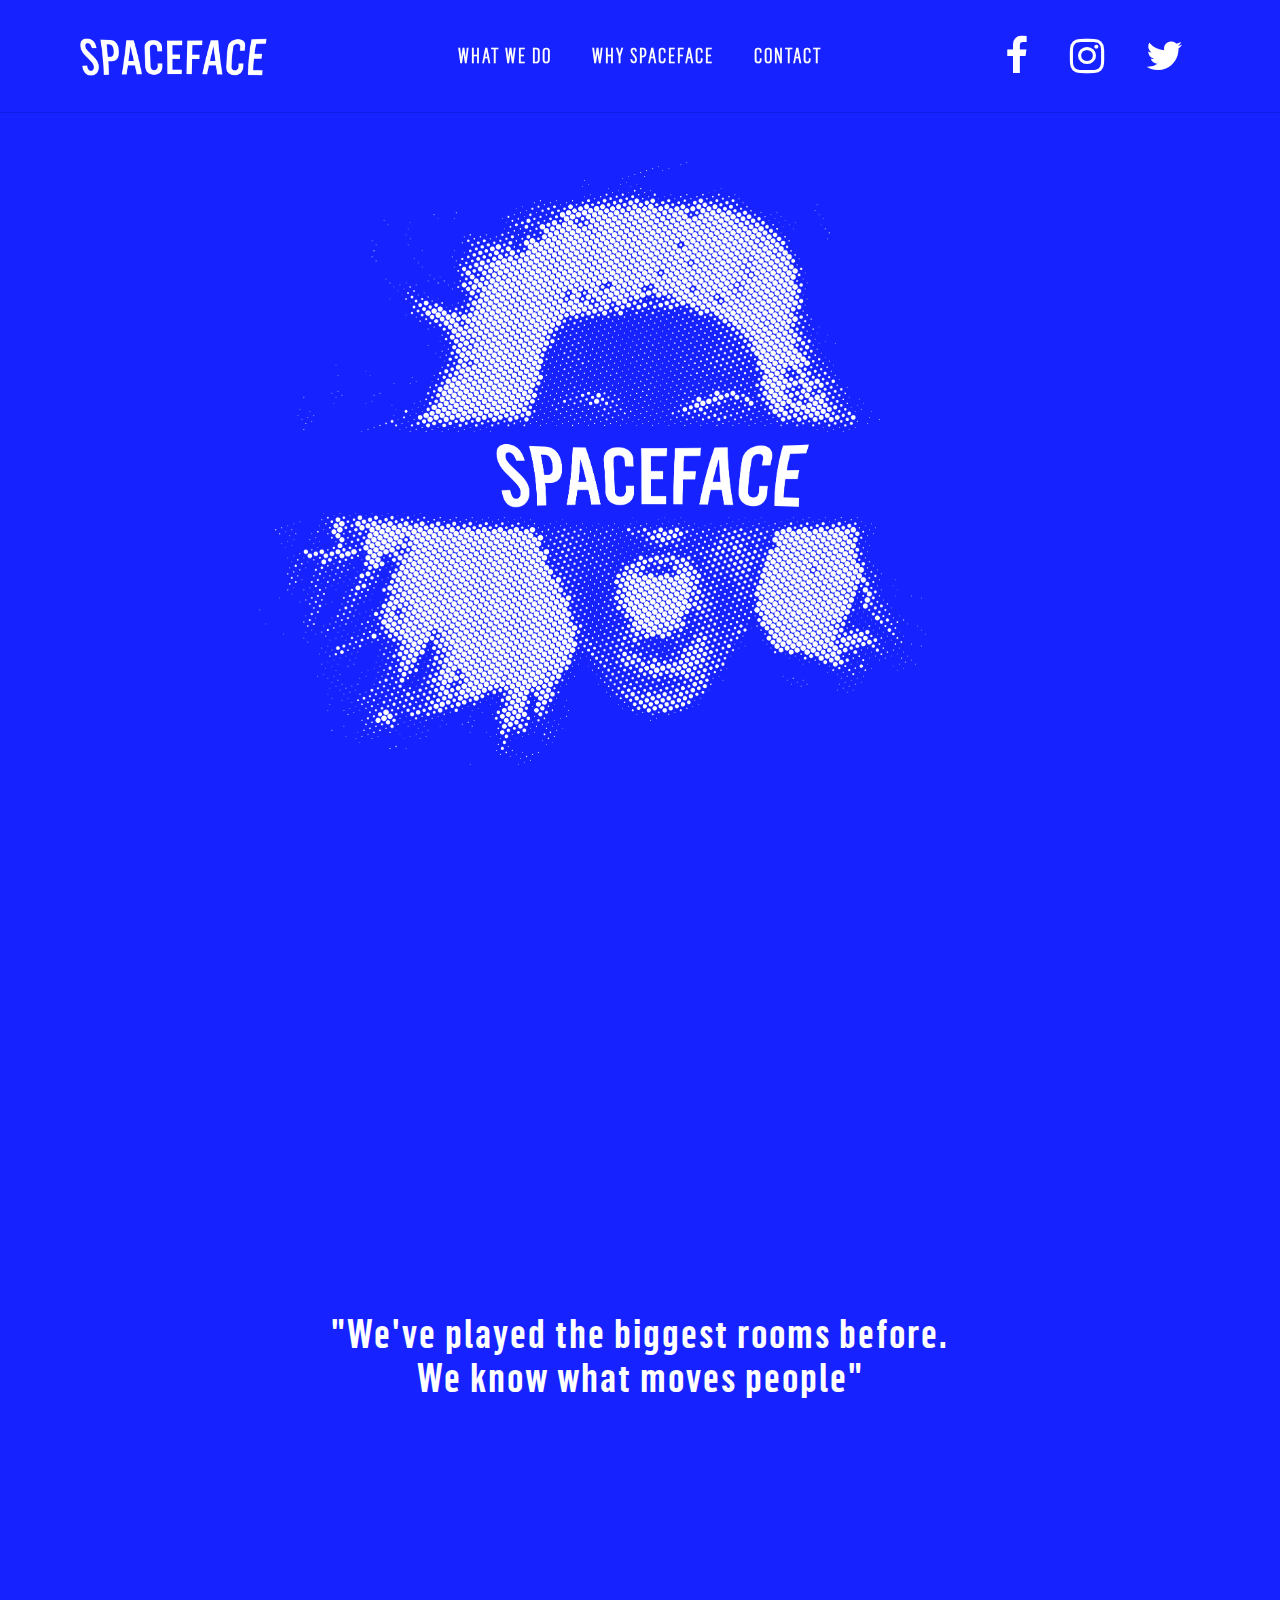
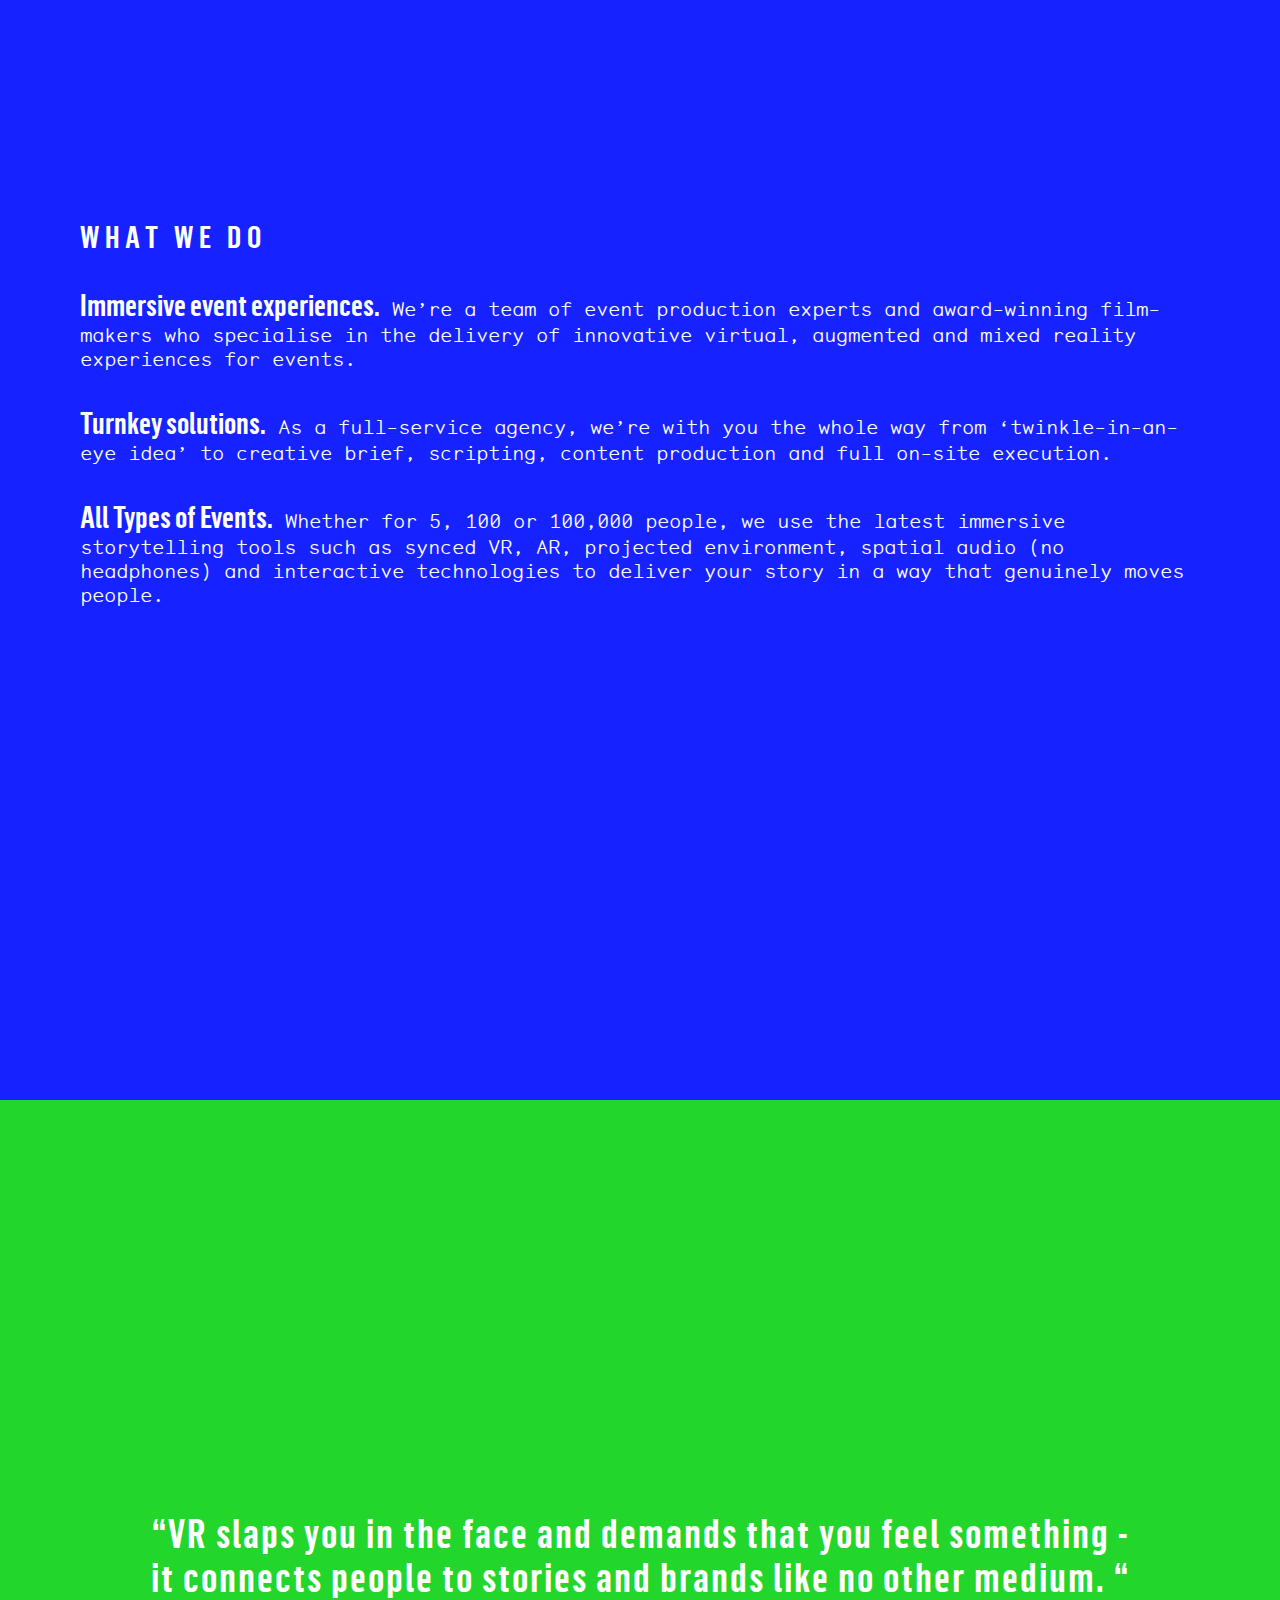
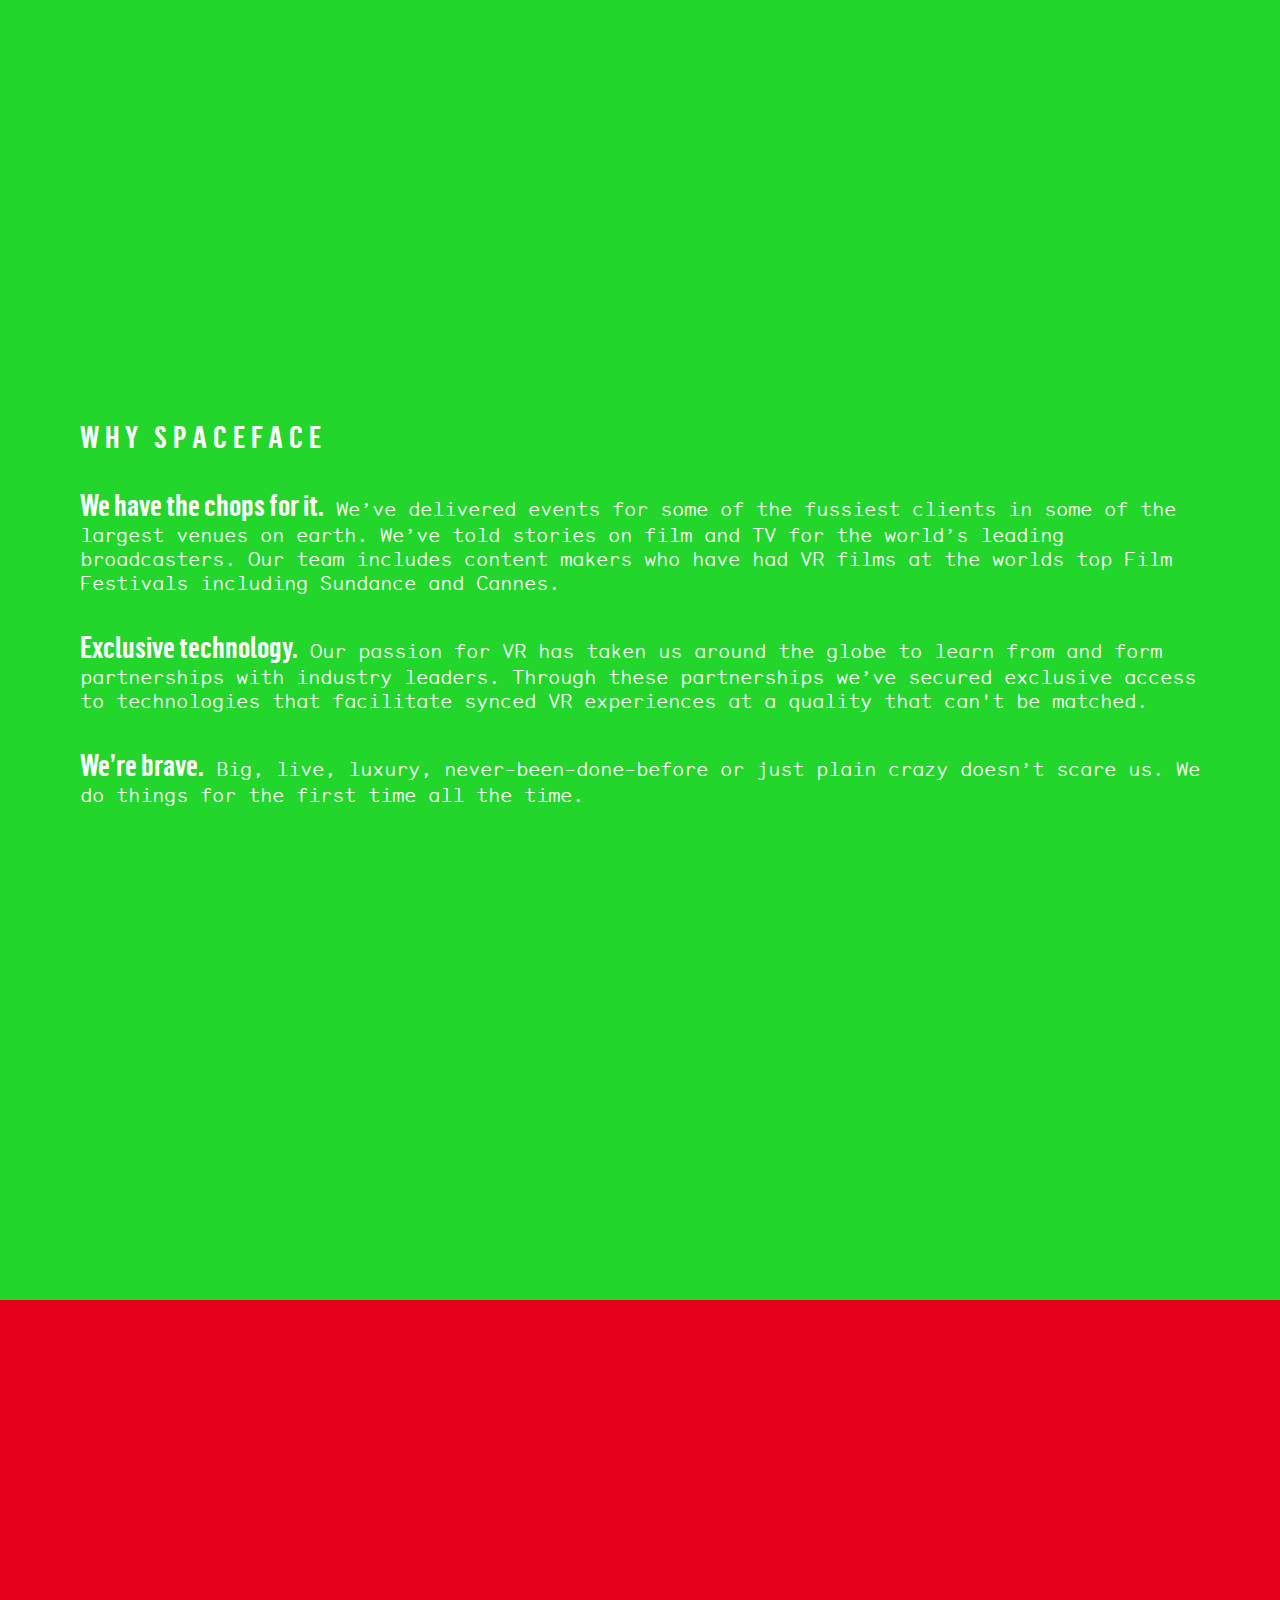
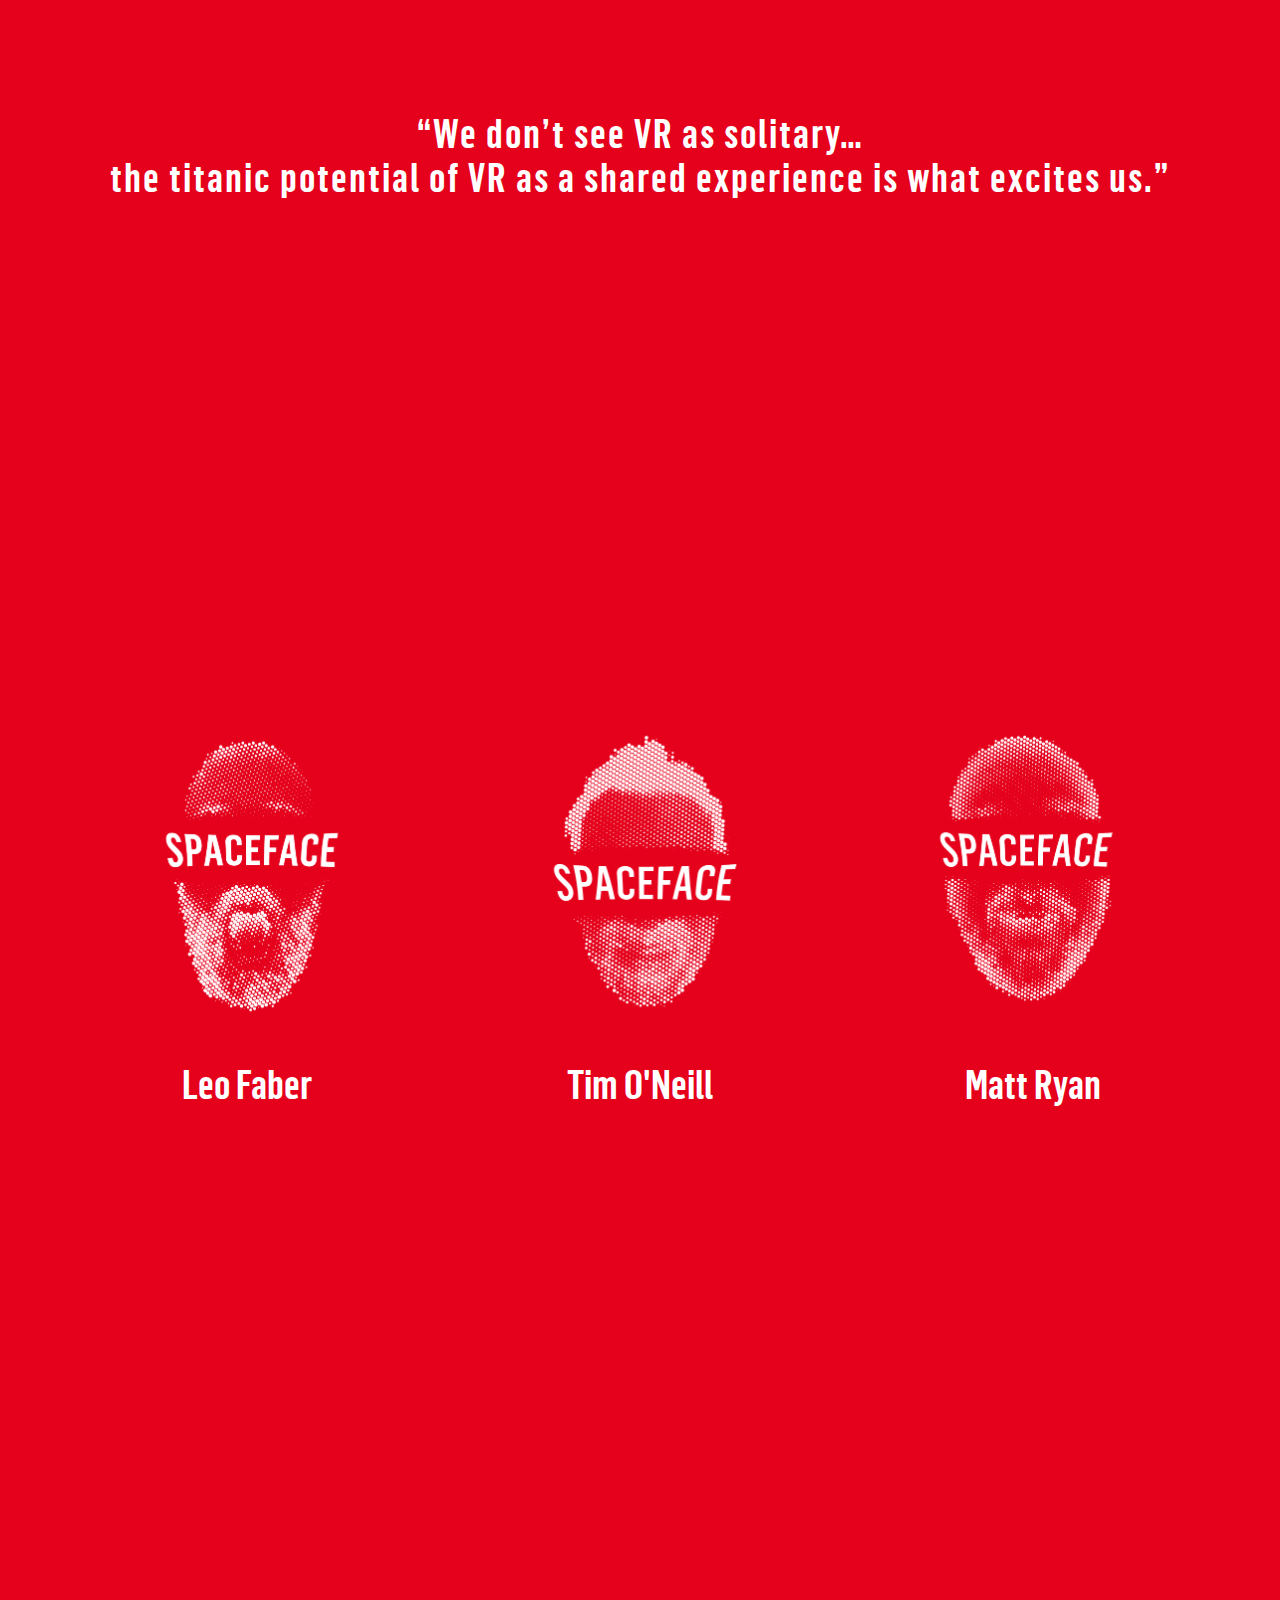
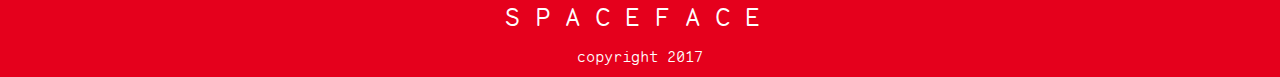
==== index.html @ 963e1947 "first commit" ====
<!DOCTYPE html>

<html lang="en">

<head>
  <meta charset="UTF-8">
  <meta content="IE=edge" http-equiv="X-UA-Compatible">
  <meta content="width=device-width, initial-scale=1" name="viewport">
  <link href="assets/images/logo.png" rel="shortcut icon" type="image/x-icon">
  <meta content="" name="description">

  <title>SpaceFace</title>
  <!-- Custom Styles -->
  <link href="assets/bootstrap/css/bootstrap.min.css" rel="stylesheet">
  <link href="assets/animate.css/animate.min.css" rel="stylesheet">
  <link href="assets/spaceface/css/style.min.css" rel="stylesheet">
  <link href="assets/dropdown-menu/style.css" rel="stylesheet">
  <link href="assets/spaceface/css/spaceface-additional.css" rel="stylesheet">
  <!-- Fonts -->
  <link href="assets/fonts/fonts.css" rel="stylesheet">
  <link href="assets/spaceface/css/font-awesome-4.7.0/css/font-awesome.min.css" rel="stylesheet" type="text/css">
</head>

<body>

  <div data-rv-view="0" id="dropdown-menu-0">
    <nav class="navbar navbar-dropdown transparent navbar-fixed-top bg-color">
      <div class="container">

        <div class="col-sm-3">
          <div class="navbar-brand m-t-1">
            <a class="text-white" href="https://spaceface.co"><img class="spaceface-logo" alt="Spaceface logo" src="assets/images/sf-logo.png" width="100"></a>
          </div>
          <div class="navbar-toggler pull-xs-right hidden-md-up btn" data-target="#links1, #links2" data-toggle="collapse">
            <div class="hamburger-icon"></div>
          </div>
        </div>

        <div class="col-sm-6 flex-center navbar__items">
          <ul class="nav-dropdown collapse navbar-toggleable-sm nav navbar-nav" id="links1">
            <li class="nav-item m-t-1">
              <a class="nav-link link" href="#what-we-do-section" target="_blank">What we do</a>
            </li>
            <li class="nav-item m-t-1">
              <a class="nav-link link" href="#why-spaceface-section" target="_blank">Why Spaceface</a>
            </li>
            <li class="nav-item m-t-1">
              <a class="nav-link link" href="#contact-section" target="_blank">Contact</a>
            </li>
          </ul>
        </div>

        <div class="col-sm-3">
          <ul class="nav-dropdown collapse pull-xs-right navbar-toggleable-sm nav navbar-nav" id="links2">
            <li class="nav-item">
              <a class="nav-link link" href="https://www.facebook.com/Space-Face-1769729836677499/" target="_blank"><i aria-hidden="true"
              class="fa fa-facebook fa-2x"></i></a>
            </li>
            <li class="nav-item">
              <a class="nav-link link" href="https://www.instagram.com/spaceface.co/" target="_blank"><i aria-hidden="true" class=
              "fa fa-instagram fa-2x"></i></a>
            </li>
            <li class="nav-item">
              <a class="nav-link link" href="https://twitter.com/Spacefaceprod" target="_blank"><i aria-hidden="true" class=
              "fa fa-twitter fa-2x"></i></a>
            </li>
          </ul>
        </div>

      </div>
    </nav>
  </div>


  <header class="mbr-box mbr-section mbr-section--relative mbr-section--full-height mbr-section--bg-adapted" data-rv-view="8"
    id="header4-3" style="background-color: rgb(22, 34, 255);">
    <div class="mbr-box__magnet mbr-box__magnet--center-center mbr-after-navbar">
      <div class="mbr-box__container mbr-section__container container">
        <div class="row flex-center">
          <div class=" col-sm-10">
            <div class="mbr-hero">
              <img alt="SpaceFace Logo" class="hero-image" src="assets/images/spaceface-header.png">
            </div>
          </div>
        </div>
      </div>
    </div>
  </header>


  <section class="mbr-box mbr-section mbr-section--relative mbr-section--full-height mbr-section--bg-adapted" data-rv-view="2"
    id="header4-1" style="background-color: rgb(22, 34, 255);">
    <div class="mbr-box__magnet mbr-box__magnet--sm-padding mbr-box__magnet--center-center top-pad-15">
      <h3 class="js-zoom-1">
        "We've played the biggest rooms before.<br>
        <span>We know what moves people"</span>
      </h3>
    </div>
  </section>


  <section class="mbr-box mbr-section mbr-section--relative mbr-section--full-height mbr-section--bg-adapted" data-rv-view="28"
    id="header4-a" style="background-color: rgb(22, 34, 255);">
    <div class="container" id="what-we-do-section">
      <div class="row">
        <div class="what-we-do col-sm-12 pad-b-3">
          <div class="mbr-hero">

            <h2 class="hero-text text-left">WHAT WE DO</h2>
            <br>
            <p class="text-left">
              <strong class="hero-text">Immersive event experiences.</strong> 
              We’re a team of event production experts and award-winning film-makers who specialise
              in the delivery of innovative virtual, augmented and mixed reality experiences for events.
            </p>

            <br>

            <p class="text-left">
              <strong class="hero-text">Turnkey solutions.</strong> 
              As a full-service agency, we’re with you the whole way from ‘twinkle-in-an-eye idea’ to
              creative brief, scripting, content production and full on-site execution.
            </p>

            <br>

            <p class="text-left">
              <strong class="hero-text">All Types of Events.</strong> 
              Whether for 5, 100 or 100,000 people, we use the latest immersive storytelling tools such as
              synced VR, AR, projected environment, spatial audio (no headphones) and interactive technologies to
              deliver your story in a way that genuinely moves people.
            </p>

          </div>
        </div>
      </div>
    </div>
    <div id="section-one-btm" style="position: absolute; bottom: 0; height: 10px;"></div>
  </section>


  <section class="mbr-box mbr-section mbr-section--relative mbr-section--full-height mbr-section--bg-adapted" data-rv-view="14"
    id="header4-5" style="background-color: rgb(34, 214, 43);">
    <div class="mbr-box__magnet mbr-box__magnet--sm-padding mbr-box__magnet--center-center">
      <h3 class="js-zoom-2">
          “VR slaps you in the face and demands that you feel something - <br>
        <span>it connects people to stories and brands</span>
        <span>like no other medium. “</span>
      </h3>
    </div>
  </section>


  <section class="mbr-box mbr-section mbr-section--relative mbr-section--full-height mbr-section--bg-adapted" data-rv-view="11"
    id="header4-4" style="background-color: rgb(34, 214, 43);">
    <div class="container" id="why-spaceface-section">
      <div class="row">
        <div class="what-we-do col-sm-12 pad-b-3">
          <div class="mbr-hero">

            <h2 class="hero-text text-left">WHY SPACEFACE</h2>
            <br>
            <p class="text-left">
              <strong class="hero-text">We have the chops for it.</strong> 
              We’ve delivered events for some of the fussiest clients in some of the largest venues on
              earth. We’ve told stories on film and TV for the world’s leading broadcasters. Our team includes content
              makers who have had VR films at the worlds top Film Festivals including Sundance and Cannes.
            </p>

            <br>

            <p class="text-left">
              <strong class="hero-text">Exclusive technology.</strong> 
               Our passion for VR has taken us around the globe to learn from and form partnerships with
               industry leaders. Through these partnerships we’ve secured exclusive access to technologies that
               facilitate synced VR experiences at a quality that can't be matched.
            </p>

            <br>

            <p class="text-left">
              <strong class="hero-text">We’re brave.</strong> 
              Big, live, luxury, never-been-done-before or just plain crazy doesn’t scare us. We do things for
              the first time all the time.
            </p>

          </div>
        </div>
      </div>
    </div>
    <div id="section-two-btm" style="position: absolute; bottom: 0; height: 10px;"></div>
  </section>


  <section class="mbr-box mbr-section mbr-section--relative mbr-section--full-height mbr-section--bg-adapted" data-rv-view="17"
    id="header4-6" style="background-color: rgb(229, 0, 28);">
    <div class="mbr-box__magnet mbr-box__magnet--sm-padding mbr-box__magnet--center-center">
      <h3 class="js-zoom-3">
        “We don’t see VR as solitary…<br>
        <span>the titanic potential of VR as a shared experience is what excites us.”</span>
      </h3>
    </div>
  </section>

  <!--  Contact -->
  <section class="mbr-section mbr-section--relative" id="hover-section" style="background-color: rgb(229, 0, 28); height: 100vh;">
    <div id="contact-section" class="mbr-section__container mbr-section__container--std-top-padding container flex-center">
      <div class="row">

        <div class="col-sm-4 text-center js-hover-contact">
          <a class="js-showLeo">
            <img src="assets/images/spaceface-leo.png" alt="Leo's head" class="team-head">
          </a>

          <!-- The Modal Trigger -->
          <a class="modal-link js-showLeo">
            <p class="modal-link__text team-head__text js-hide-Leo"><strong>Leo Faber</strong></p>
          </a>
          <!-- The Modal -->
          <div id="modalLeo" class="modal container">
            <div class="modal-content leo">
              <img class="modal-img" src="assets/images/leo-profile.jpg" alt="Profile image of Leo">
              <p class="white-text modal-text">
                Leo's bio here. Which scrolls within this box only. The name below sits directly over the name on the page, it also links
                to his email address.
              </p>
              <a href="mailto:email@mail.com">
                <p class="white-text modal-text">youremailhere@email.com</p>
              </a>
              <h4 class="team-head__text title-overlay pad-1"><strong>Leo Faber</strong></h4>
              <a class="close-modal">
                <h4 class="close-modal__text">close</h4>
              </a>
            </div>
          </div><!-- end #modalLeo -->
        </div><!-- end .col-sm-4 -->

        <div class="col-sm-4 text-center js-hover-contact">
          <a class="js-showTim">
            <img src="assets/images/spaceface-tim.png" alt="Tim's head" class="team-head">
          </a>
          <!-- The Modal Trigger -->
          <a class="modal-link js-showTim">
            <p class="team-head__text js-hide-Tim modal-link__text"><strong>Tim O'Neill</strong></p>
          </a>
          <!-- The Modal -->
          <div id="modalTim" class="modal container">
            <div class="modal-content tim">
              <img class="modal-img" src="assets/images/tim-profile.jpg" alt="Profile image of Tim">
              <p class="white-text modal-text">
                Leo's bio here. Which scrolls within this box only. The name below sits directly over the name on the page, it also links
                to his email address.
              </p>
              <a href="mailto:email@mail.com">
                <p class="white-text modal-text">youremailhere@email.com</p>
              </a>
              <h4 class="team-head__text title-overlay pad-1"><strong>Tim O'Neill</strong></h4>
              <a class="close-modal">
                <h4 class="close-modal__text">close</h4>
              </a>
            </div>
          </div><!-- end #modalTim -->
        </div><!-- end .col-sm-4 -->

        <div class="col-sm-4 text-center js-hover-contact">
          <a class="js-showMatt">
            <img src="assets/images/spaceface-matt.png" alt="Matt's head" class="team-head">
          </a>
          <!-- The Modal Trigger -->
          <a class="modal-link js-showMatt">
            <p class="team-head__text js-hide-Matt modal-link__text"><strong>Matt Ryan</strong></p>
          </a>
          <!-- The Modal -->
          <div id="modalMatt" class="modal container">
            <div class="modal-content matt">
              <img class="modal-img" src="assets/images/matt-profile.jpg" alt="Profile image of Matt">
              <p class="white-text modal-text">
                Leo's bio here. Which scrolls within this box only. The name below sits directly over the name on the page, it also links
                to his email address.
              </p>
              <a href="mailto:email@mail.com">
                <p class="white-text modal-text">youremailhere@email.com</p>
              </a>
              <h4 class="team-head__text title-overlay pad-1"><strong>Matt Ryan</strong></h4>
              <a class="close-modal">
                <h4 class="close-modal__text">close</h4>
              </a>
            </div>
          </div><!-- end #modalMatt -->
        </div><!-- end .col-sm-4 -->

      </div><!-- end .row -->
    </div>
  </section>

  <!-- Footer -->
  <footer class="mbr-section mbr-section--relative" data-rv-view="26" id="footer1-9" style="background-color: rgb(229, 0, 28); padding-top: 100px;">
    <div class="mbr-section__container container">
      <div class="row">
        <div class="col-sm-12 text-center p-t-xl">
          <p class="white-text footer-text-large spaced-text">SPACEFACE</p>
          <p class="white-text footer-text-small">copyright 2017</p>
        </div>
      </div>
    </div>
  </footer>


  <!-- Bootstrap & jQuery Javascript -->
  <script src="assets/web/assets/jquery/jquery.min.js"></script>
  <script src="assets/bootstrap/js/bootstrap.min.js"></script>
  <!-- UX Javascript -->
  <script src="assets/smooth-scroll/smooth-scroll.js"></script>
  <script src="assets/spaceface/js/script.min.js"></script>
  <script src="assets/dropdown-menu/script.js"></script>
  <script src="assets/spaceface/js/waypoints.min.js"></script>
  <!-- Custom Javascript -->
  <script src="assets/spaceface/js/custom-scripts.js"></script>


</body>

</html>
---- assets/spaceface/css/style.min.css ----
.mbr-embedded-video,html{position:relative}.mbr-after-navbar:before,.mbr-brand--inline:after,.mbr-figure__caption--std-grid:before,.mbr-figure__map[data-state=loading]::after,.mbr-navbar:before,.mbr-plan--favorite .mbr-plan__number:before,.mbr-reviews__text:before,.navbar-dropdown .hamburger-icon{content:""}.mbr-brand,.mbr-brand:hover,.mbr-brand__name,.mbr-brand__name:hover{text-decoration:none}.mbr-figure,.mbr-figure iframe,.mbr-figure__img,.mbr-figure__map{max-width:100%}.is-builder .animated{-webkit-animation-name:none!important;animation-name:none!important}html{min-height:100%}.mbr-background-video,.mbr-background-video-preview{bottom:0;left:0;overflow:hidden;position:absolute;right:0;top:0}.mbr-navbar,.mbr-navbar__brand-img{position:relative}.mbr-background,.mbr-parallax-background{background-attachment:fixed!important;background-position:50% 0;background-repeat:no-repeat;background-size:cover!important}.mbr-hidden-scrollbar .mbr-parallax-background{background-size:auto 130%}.mbr-background,.mobile .mbr-parallax-background{background-attachment:scroll!important}.mbr-navbar{width:100%}.mbr-navbar:before{display:block}.mbr-navbar__container,.mbr-navbar__menu-box{display:table;width:100%}.mbr-navbar__brand-img,.mbr-navbar__brand-link:after{max-height:74px;height:100%}.mbr-navbar:before,.mbr-navbar__container{height:98px}.mbr-navbar--ss .mbr-navbar__brand-img,.mbr-navbar--ss .mbr-navbar__brand-link:after{height:74px}.mbr-navbar--ss .mbr-navbar__container,.mbr-navbar--ss:before{height:98px}.mbr-navbar--xs .mbr-navbar__brand-img,.mbr-navbar--xs .mbr-navbar__brand-link:after{height:32px}.mbr-navbar--xs .mbr-navbar__container,.mbr-navbar--xs:before{height:56px}.mbr-navbar--s .mbr-navbar__brand-img,.mbr-navbar--s .mbr-navbar__brand-link:after{height:48px}.mbr-navbar--s .mbr-navbar__container,.mbr-navbar--s:before{height:72px}.mbr-navbar--m .mbr-navbar__brand-img,.mbr-navbar--m .mbr-navbar__brand-link:after{height:64px}.mbr-navbar--m .mbr-navbar__container,.mbr-navbar--m:before{height:88px}.mbr-navbar--l .mbr-navbar__brand-img,.mbr-navbar--l .mbr-navbar__brand-link:after{height:96px}.mbr-navbar--l .mbr-navbar__container,.mbr-navbar--l:before{height:120px}.mbr-navbar--xl .mbr-navbar__brand-img,.mbr-navbar--xl .mbr-navbar__brand-link:after{height:128px}.mbr-navbar--xl .mbr-navbar__container,.mbr-navbar--xl:before{height:152px}.mbr-navbar--short .mbr-navbar__brand-img,.mbr-navbar--short .mbr-navbar__brand-link:after{height:40px}.mbr-navbar--short .mbr-brand__logo .mbr-iconfont{font-size:40px}.mbr-navbar--short .mbr-navbar__container,.mbr-navbar--short:before{height:64px}.mbr-navbar--short .mbr-navbar__container{padding:12px 0}@media (max-width:767px){.mbr-navbar--short .mbr-navbar__brand-img,.mbr-navbar--short .mbr-navbar__brand-link:after{height:31px}.mbr-navbar--short .mbr-navbar__container,.mbr-navbar--short:before{height:45px}.mbr-navbar--short .mbr-navbar__container{padding:7px 0}}.mbr-navbar__brand-img,.mbr-navbar__container,.mbr-navbar__section{-webkit-transition:all .3s ease-in-out 0s;-o-transition:all .3s ease-in-out 0s;transition:all .3s ease-in-out 0s}.mbr-navbar__section{background:#2c2c2c;height:auto;position:absolute;top:0;width:100%;z-index:1000}.mbr-navbar__container{padding:12px 0}.mbr-navbar__menu-box--inline-center,.mbr-navbar__menu-box--inline-left,.mbr-navbar__menu-box--inline-right{display:block;text-align:left}.mbr-navbar__menu-box--inline-center{text-align:center}.mbr-navbar__menu-box--inline-right{text-align:right}.mbr-navbar__column{display:table-cell;vertical-align:middle}.mbr-navbar__column--xxs{width:1%}.mbr-navbar__column--xs{width:10%}.mbr-navbar__column--s{width:20%}.mbr-navbar__column--m{width:30%}.mbr-navbar__column--l{width:40%}.mbr-navbar__column--xl{width:50%}.mbr-navbar__menu-box--inline-center .mbr-navbar__column,.mbr-navbar__menu-box--inline-left .mbr-navbar__column,.mbr-navbar__menu-box--inline-right .mbr-navbar__column{display:inline-block}.mbr-navbar__items{float:left;padding-left:0;position:relative;left:-20px}.mbr-navbar__items--right{float:right;left:0}.float-left{float:left}.mbr-navbar__item{display:block;float:left;position:relative}.mbr-navbar__hamburger{display:none;margin-top:-11px;position:absolute;right:0;top:50%;z-index:10000}.mbr-navbar--collapsed .mbr-navbar__container{position:relative}.mbr-navbar--collapsed .mbr-navbar__column{display:block;width:100%}.mbr-navbar--collapsed .mbr-navbar__items--right{padding-top:13px}.mbr-navbar--collapsed .mbr-navbar__menu{background:rgba(0,0,0,.9);display:none;height:100%;left:0;position:fixed;top:0;width:100%;z-index:9999}.mbr-navbar--collapsed .mbr-navbar__menu-box{display:table-cell;vertical-align:middle}.mbr-navbar--collapsed .mbr-navbar__item,.mbr-navbar--collapsed .mbr-navbar__items{float:none}.mbr-navbar--collapsed .mbr-navbar__hamburger{display:block}.mbr-navbar--collapsed.mbr-navbar--open .mbr-navbar__menu{display:table}.mbr-navbar--collapsed.mbr-navbar--open:not(.mbr-navbar--sticky) .mbr-navbar__section{background:0 0;position:fixed}.mbr-navbar--collapsed.mbr-navbar--open .mbr-navbar__brand{visibility:hidden}.mbr-navbar--collapsed.mbr-navbar--sticky.mbr-navbar--open .mbr-navbar__brand{visibility:visible}.mbr-navbar--collapsed.mbr-navbar--open .mbr-navbar__brand-img,.mbr-navbar--collapsed.mbr-navbar--open .mbr-navbar__container{-webkit-transition:none;-o-transition:none;transition:none}.mbr-navbar--freeze.mbr-navbar--collapsed.mbr-navbar--open .mbr-navbar__hamburger,.mbr-navbar--freeze.mbr-navbar--collapsed.mbr-navbar--open .mbr-navbar__hamburger:hover{color:#fff!important}.mbr-navbar--sticky .mbr-navbar__section{position:fixed}.mbr-navbar--absolute{position:absolute}@media (max-width:480px){.mbr-navbar--absolute.mbr-navbar[id^=menu-]{position:absolute}}.mbr-navbar--transparent .mbr-navbar__section{background:0 0}.mbr-navbar--relative .mbr-navbar__section,.mbr-navbar--stuck .mbr-navbar__section{background:#2c2c2c}@media (max-width:991px){.mbr-navbar--auto-collapse .mbr-navbar__container{position:relative}.mbr-navbar--auto-collapse .mbr-navbar__column{display:block;width:100%}.mbr-navbar__column{max-height:100vh;overflow-x:hidden;overflow-y:auto}.mbr-navbar__column::-webkit-scrollbar{display:none}.mbr-navbar--auto-collapse .mbr-navbar__items--right{padding-top:13px}.mbr-navbar--auto-collapse .mbr-navbar__menu{background:rgba(0,0,0,.9);display:none;height:100%;left:0;position:fixed;top:0;width:100%;z-index:9999}.mbr-navbar--auto-collapse .mbr-navbar__menu-box{display:table-cell;vertical-align:middle}.mbr-navbar--auto-collapse .mbr-navbar__item,.mbr-navbar--auto-collapse .mbr-navbar__items{float:none}.mbr-navbar--auto-collapse .mbr-navbar__hamburger{display:block}.mbr-navbar--auto-collapse.mbr-navbar--open .mbr-navbar__menu{display:table}.mbr-navbar--auto-collapse.mbr-navbar--open:not(.mbr-navbar--sticky) .mbr-navbar__section{background:0 0;position:fixed}.mbr-navbar--auto-collapse.mbr-navbar--open .mbr-navbar__brand{visibility:hidden}.mbr-navbar--auto-collapse.mbr-navbar--sticky.mbr-navbar--open .mbr-navbar__brand{visibility:visible}.mbr-navbar--auto-collapse.mbr-navbar--open .mbr-navbar__brand-img,.mbr-navbar--auto-collapse.mbr-navbar--open .mbr-navbar__container{-webkit-transition:none;-o-transition:none;transition:none}}.mbr-after-navbar:before{display:block;height:98px}.mbr-hamburger{cursor:pointer;height:23px;width:30px}.mbr-hamburger:focus{outline:0}.mbr-hamburger__line,.mbr-hamburger__line:after,.mbr-hamburger__line:before{content:"";position:absolute;display:block;height:1px;cursor:pointer;width:30px;border-bottom:5px solid;top:9px;-webkit-transition:all .3s ease-in-out;transition:all .3s ease-in-out}.mbr-brand,.mbr-form,.mbr-section--relative{position:relative}.mbr-hamburger__line:before{top:-9px}.mbr-hamburger__line:after{top:9px}.mbr-hamburger--open .mbr-hamburger__line{border-color:transparent}.mbr-hamburger--open .mbr-hamburger__line:after,.mbr-hamburger--open .mbr-hamburger__line:before{top:0}.mbr-hamburger--open .mbr-hamburger__line:before{-ms-transform:rotate(45deg);-webkit-transform:rotate(45deg);transform:rotate(45deg)}.mbr-hamburger--open .mbr-hamburger__line:after{top:10px;-ms-transform:translatey(-10px) rotate(-45deg);-webkit-transform:translatey(-10px) rotate(-45deg);transform:translatey(-10px) rotate(-45deg)}@media (max-width:767px){.mbr-hamburger{height:23px;width:27px}.mbr-hamburger__line,.mbr-hamburger__line:after,.mbr-hamburger__line:before{width:27px;border-bottom:4px solid;top:9px}.mbr-hamburger__line:before{top:-9px}.mbr-hamburger__line:after{top:9px}}.navbar-dropdown .hamburger-icon{width:16px;-webkit-box-shadow:0 -6px 0 1px,0 0 0 1px,0 6px 0 1px;-moz-box-shadow:0 -6px 0 1px,0 0 0 1px,0 6px 0 1px;box-shadow:0 -6px 0 1px,0 0 0 1px,0 6px 0 1px}.mbr-brand{display:block;float:left}.mbr-brand__name{display:block;font-weight:700;margin-top:5px;text-align:center}.mbr-brand--inline{display:table}.mbr-brand--inline:after{display:table-cell;width:1px}.mbr-brand--inline .mbr-brand__logo,.mbr-brand--inline .mbr-brand__name{display:table-cell;vertical-align:middle}.mbr-brand--inline .mbr-brand__logo{padding-right:10px}.mbr-brand--inline .mbr-brand__name{margin:0;text-align:left}.mbr-box__magnet,.mbr-section__container--center{text-align:center}.mbr-form{display:table;margin-top:-13px;top:14px;width:100%}.mbr-form__left,.mbr-form__right{display:table-cell;vertical-align:top}.mbr-form__left{padding-right:3px}.mbr-form__right{width:1px}@media (max-width:530px){.mbr-form,.mbr-form__left,.mbr-form__right{display:block}.mbr-form{margin-top:-27px;position:relative;top:26px}.mbr-form__left{margin-bottom:12px;padding-right:0}.mbr-form__right{width:100%}}.mbr-section{padding:0 20px}.mbr-section--no-padding{padding:0}.mbr-section--fixed-size{overflow:hidden}.mbr-section--full-height{height:100vh}.mbr-section--full-height.mbr-after-navbar:before{display:none}.mbr-section--bg-adapted{background-attachment:scroll;background-position:50% 0;background-repeat:no-repeat;background-size:cover}.mbr-section--gray{background-color:#444}.mbr-section--light-gray{background-color:#f0f0f0}.mbr-section--dark-gray{background-color:#3c3c3c}.mbr-section__container{padding:0;position:relative;z-index:3}.mbr-arrow,.mbr-overlay{left:0;position:absolute}.mbr-section__container--std-padding{padding:93px 0}.mbr-section__container--std-top-padding{padding-top:93px}.mbr-section__container--std-bot-padding{padding-bottom:93px}.mbr-section__container--sm-padding{padding:41px 0}.mbr-section__container--sm-top-padding{padding-top:41px}.mbr-section__container--sm-bot-padding{padding-bottom:41px}.mbr-section__container--isolated{padding-bottom:93px;padding-top:93px}.mbr-section__container--first{padding-top:93px;padding-bottom:41px}.mbr-section__container--middle{padding-bottom:41px}.mbr-section__container--last{padding-bottom:93px}.mbr-section__row{margin-left:-24px;margin-right:-24px}.mbr-section__col{overflow:hidden;padding-left:24px;padding-right:24px}.mbr-section__left{padding-right:40px}.mbr-section__right{padding-left:15px}.mbr-section__header{line-height:1.5em;margin:-10px 0 0;text-align:center}@media (min-width:768px){.mbr-section--short-paddings .mbr-section__container--std-padding{padding:59px 0}.mbr-section--short-paddings .mbr-section__container--std-top-padding{padding-top:59px}.mbr-section--short-paddings .mbr-section__container--std-bot-padding{padding-bottom:59px}.mbr-section--short-paddings .mbr-section__container--sm-padding{padding:41px 0}.mbr-section--short-paddings .mbr-section__container--sm-top-padding{padding-top:41px}.mbr-section--short-paddings .mbr-section__container--sm-bot-padding{padding-bottom:41px}.mbr-section--short-paddings .mbr-section__container--isolated{padding-bottom:59px;padding-top:59px}.mbr-section--short-paddings .mbr-section__container--first{padding-top:59px;padding-bottom:41px}.mbr-section--short-paddings .mbr-section__container--middle{padding-bottom:41px}.mbr-section--short-paddings .mbr-section__container--last{padding-bottom:59px}}@media (max-width:767px){.mbr-section__left{padding-right:15px}.mbr-section__right{padding-left:15px;padding-top:51px}}.mbr-arrow{bottom:71px;line-height:1px;padding:0 20px;width:100%;z-index:3}.mbr-arrow__link{display:inline-block;font-size:26px}.mbr-arrow__link,.mbr-arrow__link:focus,.mbr-arrow__link:hover{color:#fff}.mbr-arrow--floating .mbr-arrow__link{-webkit-animation:floating-arrow 1.6s infinite ease-in-out 0s;-o-animation:floating-arrow 1.6s infinite ease-in-out 0s;animation:floating-arrow 1.6s infinite ease-in-out 0s}@-webkit-keyframes floating-arrow{from,to{-webkit-transform:translateY(0);transform:translateY(0)}65%{-webkit-transform:translateY(11px);transform:translateY(11px)}}@-o-keyframes floating-arrow{from,to{-webkit-transform:translateY(0);transform:translateY(0)}65%{-webkit-transform:translateY(11px);transform:translateY(11px)}}@keyframes floating-arrow{from,to{-webkit-transform:translateY(0);transform:translateY(0)}65%{-webkit-transform:translateY(11px);transform:translateY(11px)}}.mbr-arrow--dark .mbr-arrow__link,.mbr-arrow--dark .mbr-arrow__link:focus,.mbr-arrow--dark .mbr-arrow__link:hover{color:#252525}@media (max-width:767px){.mbr-arrow{bottom:41px}}@media (max-width:320px){.mbr-arrow{bottom:21px;text-align:center}}@media all and (device-width:320px) and (device-height:568px) and (orientation:portrait){.mbr-arrow{bottom:31px}}.mbr-box{display:table;width:100%}.mbr-box--fixed{table-layout:fixed}.mbr-box--stretched{height:100%}.mbr-box__magnet{display:table-cell;float:none;height:100%;margin-bottom:0;margin-top:0;vertical-align:middle}.mbr-box__magnet--sm-padding{padding:41px 0}.mbr-box__magnet--top-center,.mbr-box__magnet--top-left,.mbr-box__magnet--top-right{vertical-align:top}.mbr-box__magnet--bottom-center,.mbr-box__magnet--bottom-left,.mbr-box__magnet--bottom-right{vertical-align:bottom}.mbr-box__magnet--bottom-left,.mbr-box__magnet--center-left,.mbr-box__magnet--top-left{text-align:left}.mbr-box__magnet--bottom-right,.mbr-box__magnet--center-right,.mbr-box__magnet--top-right{text-align:right}.mbr-box__container{height:50%}@media (max-width:767px){.mbr-box__container{height:100%}.mbr-box--adapted{display:block}.mbr-box--adapted>.mbr-box__magnet{display:block;height:auto}}.mbr-overlay{background:#222;bottom:0;right:0;top:0;z-index:2}.mbr-google-map__marker{color:#252525;display:none;margin:0}.mbr-google-map--loaded .mbr-google-map__marker{display:block}.mbr-hero{color:#fff;position:relative}.mbr-hero__text{font-size:46px;font-weight:700;left:-2px;letter-spacing:2px;line-height:50px;margin:-18px 0 1px;padding-bottom:41px;position:relative;top:8px}.mbr-hero__subtext{font-size:21px;line-height:29px;margin:-32px 0 3px;padding:0 0 41px;position:relative;top:6px}.mbr-figure{display:inline-block;margin:0;overflow:hidden;position:relative}.mbr-figure--no-bg{background:0 0}.mbr-figure--full-width{display:block;width:100%}.mbr-figure.mbr-after-navbar:before,.mbr-figure__map[data-state=loading] [data-state-details]{display:none}.mbr-figure--full-width .mbr-figure__img,.mbr-figure--full-width .mbr-figure__map,.mbr-figure--full-width iframe{width:100%}@-webkit-keyframes mapCircleLoading{from{-webkit-transform:rotate(0)}to{-webkit-transform:rotate(359deg)}}@keyframes mapCircleLoading{from{transform:rotate(0)}to{transform:rotate(359deg)}}.mbr-figure__map{height:400px;position:relative}.mbr-figure__map--short{height:300px}.mbr-figure__map iframe{height:100%;width:100%}.mbr-figure__map [data-state-details]{color:#6b6763;font-family:Roboto,Helvetica,Arial,sans-serif;height:1.5em;margin-top:-.75em;padding-left:20px;padding-right:20px;position:absolute;text-align:center;top:50%;width:100%}.mbr-figure__map[data-state]{background:#e9e5dc}.mbr-figure__map[data-state=loading]::after{-webkit-animation:mapCircleLoading .6s infinite linear;animation:mapCircleLoading .6s infinite linear;border-radius:50%;border:6px solid rgba(255,255,255,.35);border-top-color:#fff;height:40px;left:50%;margin-left:-20px;margin-top:-20px;position:absolute;top:50%;width:40px}.mbr-figure__caption{background:rgba(0,0,0,.5);bottom:0;color:#fff;display:block;font-size:17px;left:0;line-height:1.3em;min-height:53px;padding:17px 20px;position:absolute;text-align:left;width:100%}.mbr-figure__caption--no-padding{padding:17px 0}.mbr-figure--wysiwyg .mbr-figure__caption a,.mbr-figure--wysiwyg .mbr-figure__caption a:hover{color:inherit;text-decoration:underline}.mbr-figure--caption-inside-top .mbr-figure__caption{bottom:auto;top:0}.mbr-figure--caption-outside-bottom .mbr-figure__caption,.mbr-figure--caption-outside-top .mbr-figure__caption{background:0 0;position:relative}.mbr-figure--no-bg.mbr-figure--caption-outside-bottom .mbr-figure__caption,.mbr-figure--no-bg.mbr-figure--caption-outside-top .mbr-figure__caption{color:#252525}.mbr-figure--no-bg.mbr-figure--caption-outside-top .mbr-figure__caption{margin-top:-3px;padding-top:0}.mbr-figure--no-bg.mbr-figure--caption-outside-bottom .mbr-figure__caption{margin-top:-2px;padding-bottom:0;top:2px}.mbr-figure__caption--std-grid{background:0 0;z-index:2;overflow:hidden}@media (min-width:768px){.mbr-figure__caption--std-grid{width:715px;left:50%;margin-left:-357.5px;padding:17px 0}}@media (min-width:992px){.mbr-figure__caption--std-grid{width:935px;margin-left:-467.5px}.mbr-reviews__item:nth-of-type(3n+1){clear:left}}@media (min-width:1200px){.mbr-figure__caption--std-grid{width:1150px;margin-left:-575px}}.mbr-figure__caption--std-grid:before{bottom:0;position:absolute;top:0;width:200%;z-index:-1;margin-left:-50%}.mbr-figure--caption-inside-bottom .mbr-figure__caption--std-grid:before,.mbr-figure--caption-inside-top .mbr-figure__caption--std-grid:before{background:rgba(0,0,0,.6)}.mbr-figure__caption-small{color:#ccc;display:block;font-size:14px;line-height:1.3em}.mbr-figure--no-bg.mbr-figure--caption-outside-bottom .mbr-figure__caption-small,.mbr-figure--no-bg.mbr-figure--caption-outside-top .mbr-figure__caption-small{color:#777}@media (max-width:767px){.mbr-figure--adapted{display:block;width:100%}.mbr-figure--adapted .mbr-figure__img,.mbr-figure--adapted .mbr-figure__map,.mbr-figure--adapted iframe{width:100%}.mbr-figure--caption-inside-bottom .mbr-figure__caption,.mbr-figure--caption-inside-top .mbr-figure__caption{background:0 0;position:relative}.mbr-figure--caption-inside-bottom .mbr-figure__caption--std-grid:before,.mbr-figure--caption-inside-top .mbr-figure__caption--std-grid:before{display:none}}.mbr-reviews{list-style:none;margin:0 -15px;padding:3px 0 0}.mbr-reviews__item{position:relative;margin-top:39px}.mbr-reviews__text{background:#fafafa;border-radius:3px;border:1px solid #ededed;color:#777;font-size:16px;line-height:26px;padding:20px;position:relative}.mbr-reviews__text:before{-webkit-transform:rotate(45deg);-ms-transform:rotate(45deg);-o-transform:rotate(45deg);transform:rotate(45deg);width:14px;height:14px;background-color:#fafafa;border-color:#ededed;border-style:none solid solid none;border-width:0 1px 1px 0;bottom:-8px;display:block;left:50px;position:absolute}.mbr-reviews__p{margin:0}.mbr-reviews__author{margin-top:30px;padding-left:102px;position:relative}.mbr-reviews__author--short{margin-top:27px;padding-left:32px}.mbr-reviews__author-img{width:50px;height:50px;border-radius:50%;left:33px;position:absolute;top:0}.mbr-reviews__author-name{color:#777;font-size:14px;font-weight:700;position:relative;top:-3px}.mbr-reviews__author-bio{color:#999;font-size:12px}@media (max-width:767px){.mbr-reviews__author{padding-bottom:32px}.mbr-reviews__author--short{padding-bottom:1px}}@media (min-width:768px) and (max-width:991px){.mbr-reviews__item:nth-of-type(2n+1){clear:left}}@media (max-width:991px){.mbr-header--reduce .mbr-header__text{padding-top:1em;margin-top:-1em}}.mbr-header{margin-top:-20px;padding:0;position:relative;text-align:left;top:10px}.mbr-header--std-padding{padding-bottom:41px}.mbr-header--center{text-align:center}.mbr-header__text{display:block;font-size:25px;font-weight:700;letter-spacing:6px;line-height:1.5em;margin:0}.mbr-header__subtext{color:#777;font-size:14px;font-style:italic;letter-spacing:1px;margin:8px 0 7px}.mbr-header--inline{margin-top:0;padding:41px 0 28px;top:0}.mbr-header--inline .mbr-header__text{letter-spacing:4px;line-height:1em;margin:15px 0 0}@media (max-width:767px){.mbr-header--inline{padding:47px 0 38px}.mbr-header--inline .mbr-header__text{display:block;margin:0 0 38px}.mbr-header--auto-align .mbr-header__subtext,.mbr-header--auto-align .mbr-header__text{left:0;text-align:center!important}}@media (min-width:768px){.mbr-header--reduce{margin-top:-5px;top:2px}.mbr-header--reduce .mbr-header__text{font-size:16px;letter-spacing:1px;line-height:1.1em;padding-top:.4em;margin-top:-.4em}}.mbr-social-icons__icon{-webkit-transition:all .2s ease-in-out 0s;-o-transition:all .2s ease-in-out 0s;transition:all .2s ease-in-out 0s;color:#fff;cursor:pointer;display:inline-block;font-size:29px;height:56px;line-height:61px;margin:0 10px 13px 0;position:relative;text-align:center;width:56px}.mbr-social-icons__icon:hover{color:#fff}.mbr-social-icons--style-1 .mbr-social-icons__icon:hover{background:#252525!important}.mbr-contacts{color:#9c9c9c;font-size:14px;line-height:1.7em;padding:45px 0 46px}.mbr-contacts__img{max-width:100%;margin:6px 0 5px 40px}.mbr-contacts__img--left{margin-left:0}.mbr-contacts__text{margin:0}.mbr-contacts__header{color:#fff;font-size:14px;letter-spacing:1px;margin-bottom:20px;margin-top:3px}.mbr-contacts__list{list-style:none;margin:0;padding:0}@media (max-width:767px){.mbr-contacts__img{margin-bottom:10px}.mbr-contacts__header{margin-top:20px;margin-bottom:10px}.mbr-contacts__column{margin-top:37px}}.mbr-footer{color:#9c9c9c;font-size:13px;letter-spacing:1px;line-height:1.5em;padding:37px 0 39px;word-spacing:1px}.mbr-footer__copyright{margin:0}.mbr-buttons{margin:-26px 0 13px;position:relative;text-align:left;top:26px}.mbr-buttons__btn,.mbr-buttons__link{margin:0 10px 13px 0}.mbr-buttons__btn,.mbr-buttons__btn:hover,.mbr-buttons__link,.mbr-buttons__link:hover{text-decoration:none}.mbr-buttons--top{top:44px;margin-top:-62px}.mbr-buttons--no-offset{margin-top:0;top:0}.mbr-buttons--only-links{left:-20px}.mbr-buttons--center{left:5px;text-align:center}.mbr-buttons--center.mbr-buttons--only-links{left:0}.mbr-buttons--right{text-align:right}.mbr-buttons--right .mbr-buttons__btn,.mbr-buttons--right .mbr-buttons__link{margin:0 0 13px 10px}.mbr-buttons--right.mbr-buttons--only-links{left:20px}.mbr-buttons--activated{left:5px;text-align:center}.mbr-buttons--activated .mbr-buttons__btn,.mbr-buttons--activated .mbr-buttons__link{margin-left:0;margin-right:0}.mbr-buttons--activated .mbr-buttons__link{font-size:25px;padding:10px 30px 2px}.mbr-buttons--activated .mbr-buttons__btn{font-size:15px;margin-top:9px;padding:15px 30px}.mbr-buttons--freeze.mbr-buttons--activated .mbr-buttons__link{font-size:25px!important}.mbr-buttons--freeze.mbr-buttons--activated .mbr-buttons__link,.mbr-buttons--freeze.mbr-buttons--activated .mbr-buttons__link:hover{color:#fff!important}.mbr-buttons--freeze.mbr-buttons--activated .mbr-buttons__btn{font-size:15px!important}@media (max-width:991px){.mbr-buttons{top:0}form:not(.mbr-form) .mbr-buttons{top:26px}.mbr-buttons:first-child{margin-top:0}.mbr-buttons--active{left:5px;text-align:center}.mbr-buttons--active .mbr-buttons__btn,.mbr-buttons--active .mbr-buttons__link{margin-left:0;margin-right:0}.mbr-buttons--right.mbr-buttons--only-links{left:0}.mbr-buttons--active .mbr-buttons__link{font-size:25px;padding:10px 30px 2px}.mbr-buttons--active .mbr-buttons__btn{font-size:15px;margin-top:9px;padding:15px 30px}.mbr-buttons--freeze.mbr-buttons--active .mbr-buttons__link{font-size:25px!important}.mbr-buttons--freeze.mbr-buttons--active .mbr-buttons__link,.mbr-buttons--freeze.mbr-buttons--active .mbr-buttons__link:hover{color:#fff!important}.mbr-buttons--freeze.mbr-buttons--active .mbr-buttons__btn{font-size:15px!important}}@media (max-width:767px){.mbr-buttons--auto-align{left:5px;margin-top:-26px;text-align:center;top:26px}.mbr-buttons--auto-align.mbr-buttons--only-links{left:0}}@media (max-width:530px){.mbr-buttons{left:0}.mbr-buttons--right .mbr-buttons__btn,.mbr-buttons--right .mbr-buttons__link,.mbr-buttons__btn,.mbr-buttons__link{display:inline-block;margin:0 0 13px;text-align:center;width:100%}.mbr-buttons--activated .mbr-buttons__btn,.mbr-buttons--activated .mbr-buttons__link,.mbr-buttons--active .mbr-buttons__btn,.mbr-buttons--active .mbr-buttons__link{width:auto}.mbr-buttons--activated .mbr-buttons__btn,.mbr-buttons--active .mbr-buttons__btn{margin-top:9px}}.mbr-article{color:#777;font-size:17px;line-height:27px;text-align:left;position:relative;margin-top:-21px;top:14px}.mbr-article--wysiwyg h1,.mbr-article--wysiwyg h2,.mbr-article--wysiwyg h3,.mbr-article--wysiwyg h4,.mbr-article--wysiwyg h5,.mbr-article--wysiwyg h6{color:#252525;display:block;font-weight:700;line-height:1.3em;text-align:left}.mbr-article--wysiwyg h1{font-size:27px;letter-spacing:3px}.mbr-article--wysiwyg h2{font-size:23px;letter-spacing:2px}.mbr-article--wysiwyg h3{font-size:19px;letter-spacing:1px}.mbr-article--wysiwyg h4{font-size:14px}.mbr-article--wysiwyg h5{font-size:11px}.mbr-article--wysiwyg h6{font-size:10px}.mbr-article--wysiwyg blockquote,.mbr-article--wysiwyg ol,.mbr-article--wysiwyg p,.mbr-article--wysiwyg ul{margin:0 0 10px}.mbr-article--wysiwyg blockquote{font-size:17px;border-color:#f97352}@media (max-width:767px){.mbr-article--auto-align,.mbr-article--auto-align.mbr-article--wysiwyg p{text-align:left!important}}.engine,.mbr-number__caption,.mbr-plan__details ul,.mbr-plan__item,.mbr-plan__number{text-align:center}.social-likes__counter{-webkit-transition:all .2s ease-in-out 0s;-o-transition:all .2s ease-in-out 0s;transition:all .2s ease-in-out 0s;background:#3c3c3c;border-radius:23px;font-size:12px;height:23px;line-height:24px;min-width:23px;padding:0 5px;position:absolute;right:-7px;text-align:center;top:-7px}.social-likes__counter_empty{display:none}.social-likes_style-1 .social-likes__icon:hover{background:#252525!important}.social-likes_style-1 .social-likes__icon:hover .social-likes__counter{background:#f97352}.social-likes_style-2 .social-likes__icon{background:#252525}.social-likes_style-2 .social-likes__counter{background:#f97352}.social-likes_style-2 .social-likes__icon:hover .social-likes__counter{background:#3c3c3c}.mbr-plan{padding-bottom:41px;padding-left:1px;padding-right:0;position:relative}.mbr-plan--first,.mbr-plan:first-child{padding-left:0}.mbr-plan--last,.mbr-plan:last-child{padding-bottom:93px}.mbr-plan__box{background:#fff}.mbr-plan__header{background:#444;overflow:hidden;padding:20px 15px;color:#fff}.mbr-plan__number{border-bottom:1px dotted #ddd;color:#333;font-size:80px;line-height:0;margin:0 10px 41px;padding:41px 0}.mbr-plan__details{padding-bottom:41px}.mbr-plan__details ul,.mbr-plan__list{list-style:none;margin:0;padding:0}.mbr-plan__details li,.mbr-plan__item{line-height:40px;padding:0 15px}.mbr-plan__buttons{overflow:hidden;padding:0 15px 41px}.mbr-plan--favorite{margin-right:-1px;margin-top:-30px;padding-left:0;top:15px;z-index:5}.mbr-plan--favorite .mbr-plan__number:before{display:block;height:15px}.mbr-plan--favorite .mbr-plan__box{padding-bottom:15px;box-shadow:0 0 20px 5px rgba(0,0,0,.1)}.mbr-plan--primary .mbr-plan__header{background:#4c6972}.mbr-plan--success .mbr-plan__header{background:#7ac673}.mbr-plan--info .mbr-plan__header{background:#27aae0}.mbr-plan--warning .mbr-plan__header{background:#faaf40}.mbr-plan--danger .mbr-plan__header{background:#f97352}@media (max-width:767px){.mbr-plan,.mbr-plan--first,.mbr-plan:first-child{padding-left:15px;padding-right:15px}.mbr-plan__number{font-size:79px}.mbr-plan__details{font-size:17px}.mbr-plan--favorite{margin:0;top:0}}.mbr-number{display:inline-block;margin-top:-.12em}.mbr-number__num{display:inline-table;height:1em}.mbr-number__group{display:table-cell;font-weight:700;position:relative;vertical-align:middle}.mbr-number__left{display:none;font-size:.34em;line-height:0;padding:0 5px;vertical-align:super}.mbr-number__right{display:none;font-size:.25em;padding:0 5px;vertical-align:middle;white-space:nowrap}.mbr-number__caption{display:block;font-size:.19em;line-height:1em;opacity:.5;padding-top:.5em}.mbr-number--price .mbr-number__value{padding-right:.28em}.mbr-number--price .mbr-number__left,.mbr-number--short-price .mbr-number__left,.mbr-number--short-price .mbr-number__right{display:inline}.mbr-number--inverse-price .mbr-number__left,.mbr-number--short-price .mbr-number__caption{display:none}.mbr-number--inverse-price .mbr-number__group{top:.1em}.mbr-number--inverse-price .mbr-number__value{padding-left:.28em}.mbr-number--inverse-price .mbr-number__right{display:inline}.mbr-buttons__btn .mbr-iconfont,.mbr-iconfont.mbr-iconfont-btn{padding-right:.3em;font-size:2em;line-height:.4em;vertical-align:text-bottom;position:relative;top:-.1em;text-decoration:none}.mbr-buttons__link .mbr-iconfont,.mbr-iconfont.mbr-iconfont-btn-parent{padding-right:.3em;font-size:1.5em;position:relative;top:-.2em;vertical-align:middle}.mbr-iconfont.mbr-iconfont-msg-box4,.mbr-iconfont.mbr-iconfont-msg-box5{font-size:357px;text-decoration:none;color:#FFF}.mbr-iconfont.mbr-iconfont-ext__menu,.mbr-iconfont.mbr-iconfont-menu{font-size:74px;text-decoration:none;color:#FFF}.mbr-iconfont.mbr-iconfont-contacts1{font-size:119px;text-decoration:none;color:#9C9C9C}.mbr-iconfont.mbr-iconfont-features1{font-size:250px;text-decoration:none}@media (max-width:768px){.image-size{width:100%!important}.content-size{width:100%}}.engine{position:absolute;text-indent:-2400px;padding:0;top:0;left:-2400px}#dropdown-menu-0 .hide-buttons [data-button]{display:none!important}#dropdown-menu-0 .dropdown-item,#dropdown-menu-0 .nav .link{font-size:1em;color:#fff}#dropdown-menu-0 .dropdown-menu,#dropdown-menu-0 .navbar{background:#27aae0}#dropdown-menu-0 .dropdown-menu .dropdown-toggle[aria-expanded=true],#dropdown-menu-0 .dropdown-menu a:focus,#dropdown-menu-0 .dropdown-menu a:hover{background:#1e9fd4}#dropdown-menu-0 .navbar-toggler{color:#fff}#header4-4 H1,#header4-4 P,#header4-a H1,#header4-a P{text-align:left}h1,h2,h3,h4,h5,h6,li,p{color:#FFF}.nav-item{font-family:'flama_condensedlight';font-size:20px;}footer{font-family:monostene}
---- assets/dropdown-menu/style.css ----
.navbar-dropdown .dropup,.navbar-dropdown .dropdown{position:relative}.navbar-dropdown .dropdown-toggle::after{display:inline-block;width:0;height:0;margin-right:.25rem;margin-left:.25rem;vertical-align:middle;content:"";border-top:0.3em solid;border-right:0.3em solid transparent;border-left:0.3em solid transparent}.navbar-dropdown .dropdown-toggle:focus{outline:0}.navbar-dropdown .dropup .dropdown-toggle::after{border-top:0;border-bottom:0.3em solid}.navbar-dropdown .dropdown-menu{position:absolute;top:100%;left:0;z-index:1000;display:none;float:left;min-width:160px;padding:5px 0;margin:2px 0 0;font-size:1rem;color:#373a3c;text-align:left;list-style:none;background-color:#fff;background-clip:padding-box;border:1px solid rgba(0,0,0,0.15);border-radius:0.25rem}.navbar-dropdown .dropdown-divider{height:1px;margin:0.5rem 0;overflow:hidden;background-color:#e5e5e5}.navbar-dropdown .dropdown-item{display:block;width:100%;padding:3px 20px;clear:both;font-weight:normal;line-height:1.5;color:#373a3c;text-align:inherit;white-space:nowrap;background:none;border:0}.navbar-dropdown .dropdown-item:focus,.navbar-dropdown .dropdown-item:hover{color:#2b2d2f;text-decoration:none;background-color:#f5f5f5}.navbar-dropdown .dropdown-item.active,.navbar-dropdown .dropdown-item.active:focus,.navbar-dropdown .dropdown-item.active:hover{color:#fff;text-decoration:none;background-color:#0275d8;outline:0}.navbar-dropdown .dropdown-item.disabled,.navbar-dropdown .dropdown-item.disabled:focus,.navbar-dropdown .dropdown-item.disabled:hover{color:#818a91}.navbar-dropdown .dropdown-item.disabled:focus,.navbar-dropdown .dropdown-item.disabled:hover{text-decoration:none;cursor:not-allowed;background-color:transparent;background-image:none;filter:"progid:DXImageTransform.Microsoft.gradient(enabled = false)"}.navbar-dropdown .open > .dropdown-menu{display:block}.navbar-dropdown .open > a{outline:0}.navbar-dropdown .dropdown-menu-right{right:0;left:auto}.navbar-dropdown .dropdown-menu-left{right:auto;left:0}.navbar-dropdown .dropdown-header{display:block;padding:3px 20px;font-size:0.875rem;line-height:1.5;color:#818a91;white-space:nowrap}.navbar-dropdown .dropdown-backdrop{position:fixed;top:0;right:0;bottom:0;left:0;z-index:990}.navbar-dropdown .pull-right > .dropdown-menu{right:0;left:auto}.navbar-dropdown .dropup .caret,.navbar-dropdown .navbar-fixed-bottom .dropdown .caret{content:"";border-top:0;border-bottom:0.3em solid}.navbar-dropdown .dropup .dropdown-menu,.navbar-dropdown .navbar-fixed-bottom .dropdown .dropdown-menu{top:auto;bottom:100%;margin-bottom:2px}.nav-link{display:inline-block}.nav-link:focus,.nav-link:hover{text-decoration:none}.navbar-nav .nav-item{float:left}.navbar-nav .nav-link{display:block;padding-top:.425rem;padding-bottom:.425rem}.navbar-nav .nav-link + .nav-link{margin-left:1rem}.navbar-nav .nav-item + .nav-item{margin-left:1rem}.navbar-toggler{padding:.5rem .75rem;font-size:1.25rem;line-height:1;background:none;border:1px solid transparent;border-radius:0.25rem}.navbar-toggler:focus,.navbar-toggler:hover{text-decoration:none}@media (min-width:544px){.navbar-toggleable-xs{display:block!important}}@media (min-width:768px){.navbar-toggleable-sm{display:block!important}}@media (min-width:992px){.navbar-toggleable-md{display:block!important}}.pull-xs-left{float:left!important}.pull-xs-right{float:right!important}.pull-xs-none{float:none!important}@media (min-width:544px){.pull-sm-left{float:left!important}.pull-sm-right{float:right!important}.pull-sm-none{float:none!important}}@media (min-width:768px){.pull-md-left{float:left!important}.pull-md-right{float:right!important}.pull-md-none{float:none!important}}@media (min-width:992px){.pull-lg-left{float:left!important}.pull-lg-right{float:right!important}.pull-lg-none{float:none!important}}@media (min-width:1200px){.pull-xl-left{float:left!important}.pull-xl-right{float:right!important}.pull-xl-none{float:none!important}}.hidden-xs-up{display:none!important}@media (max-width:543px){.hidden-xs-down{display:none!important}}@media (min-width:544px){.hidden-sm-up{display:none!important}}@media (max-width:767px){.hidden-sm-down{display:none!important}}@media (min-width:768px){.hidden-md-up{display:none!important}}@media (max-width:991px){.hidden-md-down{display:none!important}}@media (min-width:992px){.hidden-lg-up{display:none!important}}@media (max-width:1199px){.hidden-lg-down{display:none!important}}@media (min-width:1200px){.hidden-xl-up{display:none!important}}.hidden-xl-down{display:none!important}.navbar-dropdown-open{overflow:hidden!important}.navbar-dropdown-open .navbar-dropdown.opened{bottom:0;left:0;overflow-y:scroll;position:fixed;right:0;top:0;transition:none}.navbar-dropdown{left:0;padding-top:1.5rem;padding-bottom:1.5rem;position:absolute;right:0;top:0;transition:all 0.25s ease;z-index:1030}.navbar-dropdown .navbar-brand,.navbar-dropdown .navbar-toggler{position:relative;z-index:995}.navbar-dropdown.bg-color.transparent{background:none!important}.navbar-dropdown.navbar-fixed-top{position:fixed}.navbar-dropdown .navbar-brand{line-height:0;margin-right:1.5rem;padding:0}.navbar-dropdown .navbar-brand a{line-height:2.35rem;vertical-align:middle}.navbar-dropdown .navbar-brand a,.navbar-dropdown .navbar-brand a:hover{text-decoration:none}.navbar-dropdown .navbar-brand .navbar-logo,.navbar-dropdown .navbar-brand .navbar-logo a{line-height:0;vertical-align:baseline}.navbar-dropdown .navbar-logo{margin-right:0.5rem}.navbar-dropdown .navbar-logo img{display:inline;height:2.35rem}@media (max-width:543px){.navbar-dropdown .navbar-toggleable-xs{padding-top:0.425rem}.navbar-dropdown .navbar-toggleable-xs .btn{margin-bottom:0.425rem;margin-top:0.425rem}.navbar-dropdown .navbar-toggleable-xs .dropdown-menu{padding-bottom:0.425rem}.navbar-dropdown .navbar-toggleable-xs .dropdown-menu .dropdown-menu{padding-bottom:0}}@media (max-width:767px){.navbar-dropdown .navbar-toggleable-sm{padding-top:0.425rem}.navbar-dropdown .navbar-toggleable-sm .btn{margin-bottom:0.425rem;margin-top:0.425rem}.navbar-dropdown .navbar-toggleable-sm .dropdown-menu{padding-bottom:0.425rem}.navbar-dropdown .navbar-toggleable-sm .dropdown-menu .dropdown-menu{padding-bottom:0}}@media (max-width:991px){.navbar-dropdown .navbar-toggleable-md{padding-top:0.425rem}.navbar-dropdown .navbar-toggleable-md .btn{margin-bottom:0.425rem;margin-top:0.425rem}.navbar-dropdown .navbar-toggleable-md .dropdown-menu{padding-bottom:0.425rem}.navbar-dropdown .navbar-toggleable-md .dropdown-menu .dropdown-menu{padding-bottom:0}}@media (min-width:544px){.navbar-dropdown{border-radius:0}}.is-builder .navbar-dropdown .dropdown-toggle::after{vertical-align:baseline}.dropdown-menu.dropdown-submenu{left:100%;margin-left:-6px;margin-top:-6px;top:0}.dropdown-menu .dropdown-toggle[data-toggle="dropdown-submenu"]::after{border-bottom:0.3em solid transparent;border-left:0.3em solid;border-right:0;border-top:0.3em solid transparent;margin-left:0.3rem}.dropdown-menu .dropdown-toggle[data-toggle="dropdown-submenu"][aria-expanded="true"]{background-color:#f5f5f5}.dropdown-menu .dropdown-item:focus{outline:0}.nav-dropdown-sm{clear:left;float:none!important;position:relative;z-index:999}.nav-dropdown-sm .nav-item{float:none}.nav-dropdown-sm .nav-item + .nav-item{margin-left:0}.nav-dropdown-sm .nav-link,.nav-dropdown-sm .dropdown-item{position:relative}.nav-dropdown-sm .dropdown-toggle::after{position:absolute;right:0;top:50%;margin-top:-0.15em}.nav-dropdown-sm .dropdown-toggle[data-toggle="dropdown-submenu"]::after{margin-left:.25rem;border-top:0.3em solid;border-right:0.3em solid transparent;border-left:0.3em solid transparent;border-bottom:0}.nav-dropdown-sm .dropdown-toggle[data-toggle="dropdown-submenu"][aria-expanded="true"]::after{border-top:0;border-right:0.3em solid transparent;border-left:0.3em solid transparent;border-bottom:0.3em solid}.nav-dropdown-sm .dropdown-menu{margin:0;padding:0;position:relative;top:0;left:0;width:100%;border:0;float:none;border-radius:0;background:none;padding-left:20px}.nav-dropdown-sm .dropdown-item{padding-left:0}.nav-dropdown-sm .dropdown-item,.nav-dropdown-sm .dropdown-item:hover,.nav-dropdown-sm .dropdown-item:focus{background:none!important}.navbar-dropdown .nav > li > a::after{-webkit-transform:none!important;-ms-transform:none!important;-o-transform:none!important;transform:none!important;-webkit-transition:none!important;-o-transition:none!important;transition:none!important;display:none}.navbar-dropdown .navbar-nav{margin:0!important}.navbar-dropdown .nav-dropdown-sm{padding-top:11px!important}.dropdown-toggle::after{display:inline-block!important;width:0!important;border-top:5px solid;border-right:5px solid transparent;border-left:5px solid transparent;border-bottom:0!important;margin-left:4px!important}.dropdown-menu .dropdown-toggle[data-toggle="dropdown-submenu"]::after{border-bottom:5px solid transparent!important;border-left:5px solid!important;border-right:0!important;border-top:5px solid transparent!important;margin-left:6px!important}.nav-dropdown-sm .dropdown-toggle[data-toggle="dropdown-submenu"][aria-expanded="true"]::after{border-top:0!important;border-right:5px solid transparent!important;border-left:5px solid transparent!important;border-bottom:5px solid!important}.nav-dropdown-sm .dropdown-toggle[data-toggle="dropdown-submenu"]::after{margin-left:5px!important;border-top:5px solid!important;border-right:5px solid transparent!important;border-left:5px solid transparent!important;border-bottom:0!important}.navbar-dropdown .btn{-webkit-transition:all 0.2s ease-in-out 0s;-o-transition:all 0.2s ease-in-out 0s;transition:all 0.2s ease-in-out 0s;border-width:2px;font-size:13px;font-weight:bold;letter-spacing:2px;text-decoration:none;word-spacing:1px}.navbar-dropdown{padding-top:25px;padding-bottom:25px;margin-bottom:0;min-height:0;border:0}.navbar-dropdown .navbar-brand{line-height:0;margin-left:0!important;margin-right:24px;padding:0;height:auto;font-weight:bold}.navbar-dropdown .navbar-logo img{height:42px}.navbar-dropdown .navbar-brand a{line-height:42px}.navbar-dropdown .navbar-brand .navbar-logo{margin-right:8px}.navbar-dropdown .navbar-brand .navbar-logo,.navbar-dropdown .navbar-brand .navbar-logo a{line-height:0}.navbar-dropdown a{text-decoration:none}.navbar-dropdown .navbar-nav > li > a{padding-top:11px;padding-bottom:11px}.navbar-dropdown .navbar-nav > li > a.btn{padding:9px 18px}.navbar-dropdown .dropdown-menu{font-size:15px;border-radius:0;padding:8px 0;border:0}.navbar-dropdown .dropdown-submenu{margin-top:-8px}.navbar-dropdown .dropdown-item{padding:4px 20px}.navbar-dropdown .nav-dropdown-sm a{padding-left:0}@media (max-width:767px){.navbar-dropdown .navbar-toggleable-sm .btn{margin-bottom:11px;margin-top:11px}}.navbar-dropdown{padding-top:25px;padding-bottom:25px;margin-bottom:0;min-height:0}.navbar-dropdown.navbar-short{padding-top:15px;padding-bottom:15px}.navbar-dropdown .navbar-nav > li > .dropdown-menu{margin-left:-5px}.navbar-dropdown .nav-dropdown-sm > li > .dropdown-menu{margin-left:0}.navbar-dropdown .nav-dropdown-sm .dropdown-menu{padding:0;padding-left:20px;padding-bottom:11px}.navbar-dropdown .nav-dropdown-sm .dropdown-menu .dropdown-menu{padding-bottom:0}.navbar-dropdown{padding-left:20px;padding-right:20px}.navbar-dropdown .container{padding-left:0;padding-right:0}.navbar-dropdown .navbar-toggler{padding:8px 12px;font-size:20px;border-radius:4px}.navbar-dropdown .btn-default-outline{color:#fff;background-color:transparent;border-color:#fff}.navbar-dropdown .btn-default-outline:hover{color:#252525;background-color:#fff;border-color:#fff}.navbar-dropdown .btn-primary-outline{color:#4c6972;background-color:transparent;border-color:#4c6972}.navbar-dropdown .btn-primary-outline:hover{color:#fff;background-color:#4c6972;border-color:#4c6972}.navbar-dropdown .btn-info-outline{color:#27aae0;background-color:transparent;border-color:#27aae0}.navbar-dropdown .btn-info-outline:hover{color:#fff;background-color:#27aae0;border-color:#27aae0}.navbar-dropdown .btn-success-outline{color:#7ac673;background-color:transparent;border-color:#7ac673}.navbar-dropdown .btn-success-outline:hover{color:#fff;background-color:#7ac673;border-color:#7ac673}.navbar-dropdown .btn-warning-outline{color:#faaf40;background-color:transparent;border-color:#faaf40}.navbar-dropdown .btn-warning-outline:hover{color:#fff;background-color:#faaf40;border-color:#faaf40}.navbar-dropdown .btn-danger-outline{color:#f97352;background-color:transparent;border-color:#f97352}.navbar-dropdown .btn-danger-outline:hover{color:#fff;background-color:#f97352;border-color:#f97352}.navbar-dropdown .btn-link-outline{color:#252525;background-color:transparent;border-color:#252525}.navbar-dropdown .btn-link-outline:hover{color:#fff;background-color:#252525;border-color:#252525}.navbar-dropdown .link,.navbar-dropdown .link:hover{color:#252525}.navbar-dropdown .nav .link{letter-spacing:2px}
---- assets/spaceface/css/spaceface-additional.css ----
/** 
 * Additional Custom CSS 
 * ----------------------
 * Edit this file for misc. CSS changes.
 * ---------------------------------------
 **/

.navbar-dropdown.bg-color.transparent,
#dropdown-menu-0 .navbar,
#dropdown-menu-0 .dropdown-menu {
  border-bottom: 1px solid rgba(0, 0, 0, 0.1);
}

.navbar-toggler {
  position: relative;
  top: 12px;
}

.white-text {
  color: #FFF;
}

.what-we-do {
  font-size: 20px;
  line-height: 1.2;
}

section {
  position: relative;
}

.team-head {
  width: 100%;
  height: auto;
}

.team-head__leo {
  background: url('../../images/spaceface-leo.png');
}

.team-head__tim {
  background: url('../../images/spaceface-tim.png');
}

.team-head__matt {
  background: url('../../images/spaceface-matt.png');
}

.team-head__text {
  font-size: 40px;
  font-family: "flama_condensed_semiboldSBd";
  position: relative;
}

.footer-text-large {
  font-size: 25px;
}

.footer-text-small {
  font-size: 15px;
}

.spaced-text {
  letter-spacing: 15px;
}

.hero-text {
  font-size: 30px;
  font-family: "flama_condensed_semiboldSBd";
}

/* Parallax Zoom */
#zoom-1 {
  background: url(../../images/quote-one.png); 
  background-size: cover;  
  height: 20%;
  position: relative;
  width: auto;
}

[class^="js-zoom"] {
  font-family: "flama_condensed_semiboldSBd";
  letter-spacing: 2px;
  font-size: 40px;
  transition: all .3s;
}

/* The Modal (background) */
.modal {
  display: none;
  position: fixed;
  z-index: 1;
  left: 0;
  top: 0;
  width: 100%;
  height: 100%;
  overflow: auto;
  background-color: rgb(0, 0, 0);
  background-color: rgba(0, 0, 0, 0.75);
}

.modal-link__text:hover {
  transform: scale(1.1);
  transition: .3s ease;
}


/* Modal Content */
.modal-content {
  background-color: transparent;
  margin: 5%;
  padding: 20px;
  position: relative;
  box-shadow: none;
}

.modal-content.leo {
  float: left;
  margin-left: 4%;
}

.modal-content.tim {
  margin: 5% auto;
}

.modal-content.matt {
  float: right;
  margin-right: 4%;
}

.modal-img {
  width: 80%;
  max-width: 300px;
}

.modal-text {
  font-size: 1em;
  text-align: left;
  padding-top: 1em;
}

.close-modal,
.modal-text,
.what-we-do {
  font-family: 'monostene';
}

.close-modal__text {
  font-size: 1.25em;
}

.title-overlay-leo {
  padding-top: 95px;
  right: 6px;
}


/* The Close Button */
.close {
  color: #aaa;
  float: right;
  font-size: 28px;
  font-weight: bold;
}

.close:hover,
.close:focus {
  color: black;
  text-decoration: none;
  cursor: pointer;
}

a,
a:hover {
  cursor: pointer;
  text-decoration: none;
}

.nav-link {
  text-transform: uppercase;
}

.hero-image {
  right: 5%;
}

.top-pad-15 {
  position: relative;
  top: 15%;
}


@media screen and (min-width: 768px) {
  .flex-center {
    display: flex;
    justify-content: center;
  }
  .modal-content {
    width: 33.3%;
  }
  .spaceface-logo {
    width: 80%;
  }
}


@media screen and (max-width: 991px) {
  .hero-image {
    width: 100%;
    margin: 0 auto;
    position: relative;
    top: -4em;
  }
  .js-zoom {
    font-size: 3.5em;
  }
  .js-zoom > span {
    left: 0;
    position: relative;
  }
}

@media screen and (max-width: 767px) {
  .modal-content {
    width: auto;
    margin: 5% auto;
  }
  .hero-image {
    top: 0;
  }
  .mbr-box__container {
    height: auto;
  }
}

@media screen and (min-width: 768px) and (max-width: 992px) {
  .navbar__items {
    padding: 0;
  }
}


@media screen and (min-width: 992px) {
  .hero-image {
    width: 70%;
    margin: 0 auto;
    position: relative;
    bottom: 8em;
  }
  .js-zoom > span {
    left: 10%;
    position: relative;
  }
  .js-zoom {
    font-size: 3em;
  }
}

@media screen and (min-width: 1199px) {
  .m-t-1 {
    margin-top: 10px;
  }
}

@media screen and (max-width: 1200px) {
  i.fa-2x {
    font-size: 1em !important;
  }
  .nav-link.link {
    padding-left: 5px;
    padding-right: 5px;
  }
}
.pad-1 {
  padding: 1em;
}
.pad-b-3 {
  padding-bottom: 3em;
}
---- assets/fonts/fonts.css ----
/*! Generated by Font Squirrel (https://www.fontsquirrel.com) on September 19, 2017 */

@font-face {
    font-family: 'flama_condensedlight';
    src: url('flamacondensed-light-webfont.woff2') format('woff2'),
         url('flamacondensed-light-webfont.woff') format('woff');
    font-weight: normal;
    font-style: normal;

}


@font-face {
    font-family: 'flama_condensed_semiboldSBd';
    src: url('flamacondensed-semibold-webfont.woff2') format('woff2'),
         url('flamacondensed-semibold-webfont.woff') format('woff');
    font-weight: normal;
    font-style: normal;

}


@font-face {
    font-family: 'monostene';
    src: url('monosten_e-webfont.woff2') format('woff2'),
         url('monosten_e-webfont.woff') format('woff');
    font-weight: normal;
    font-style: normal;

}
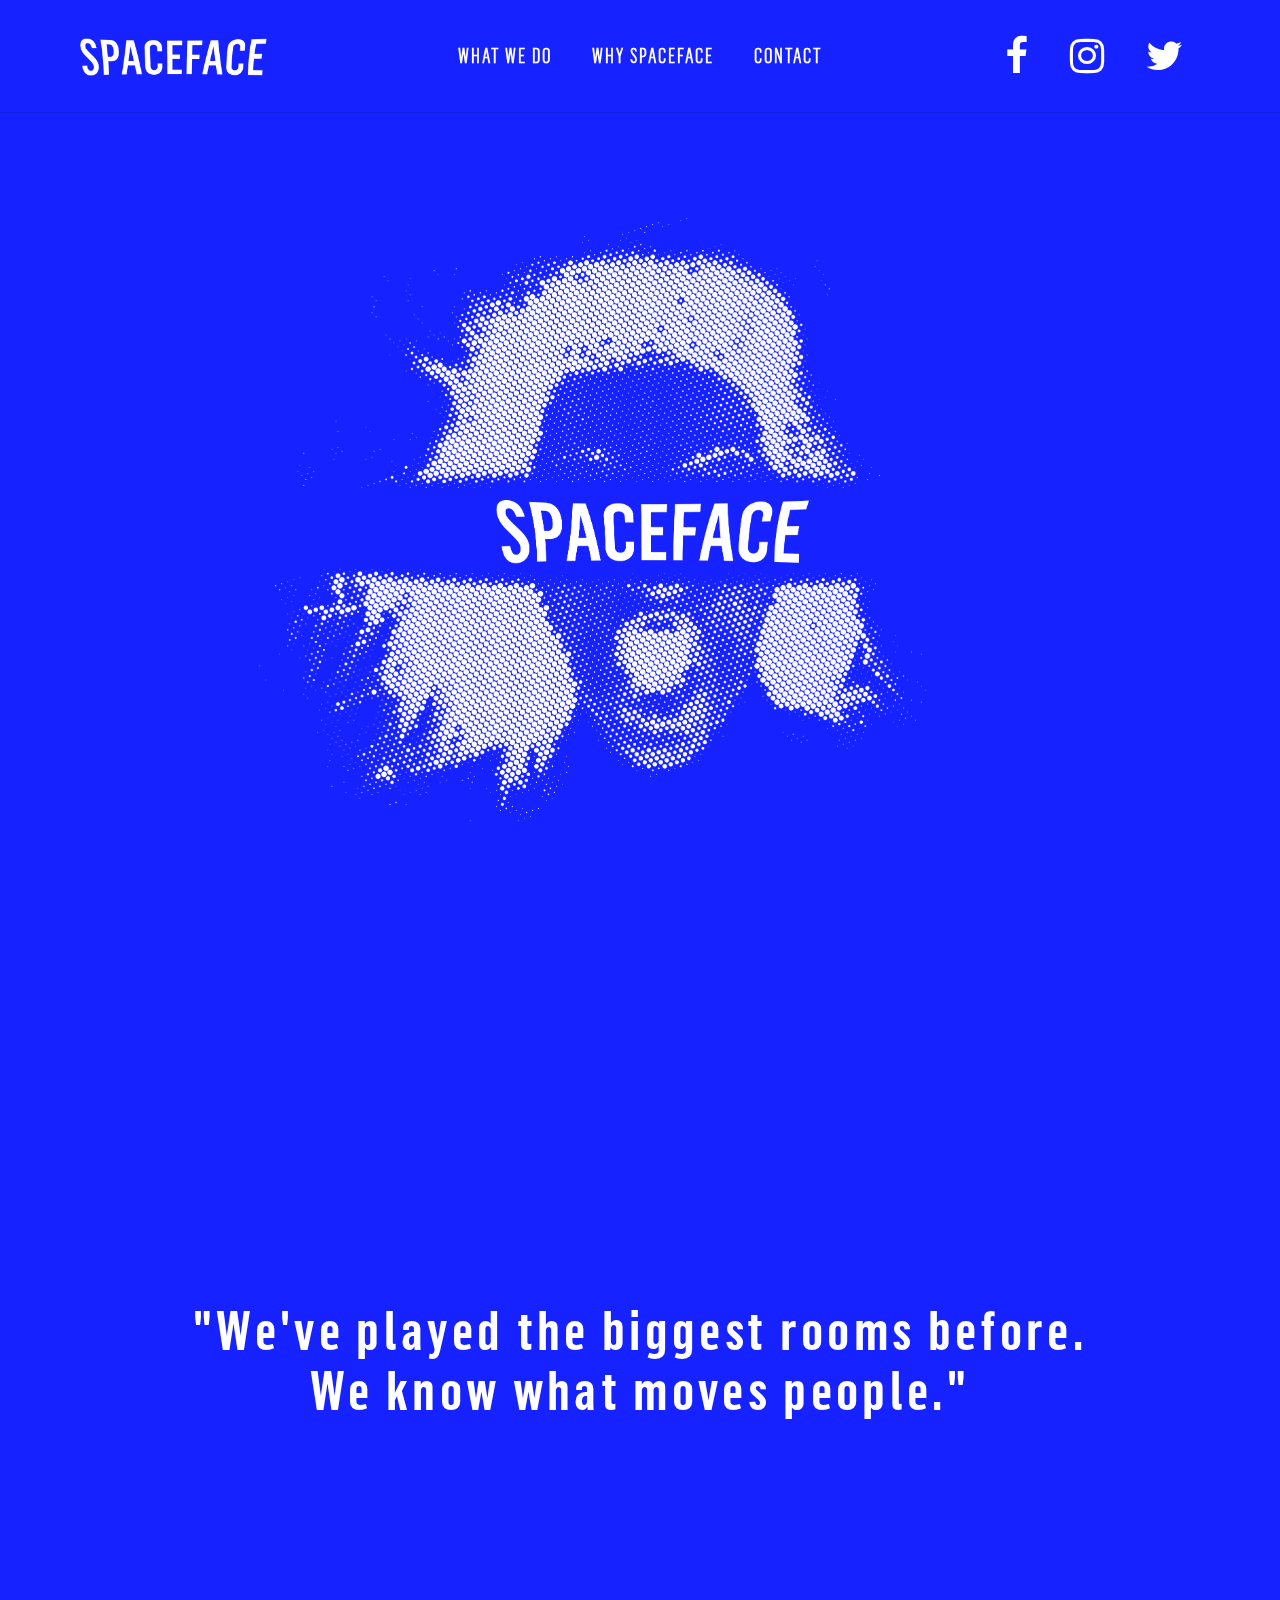
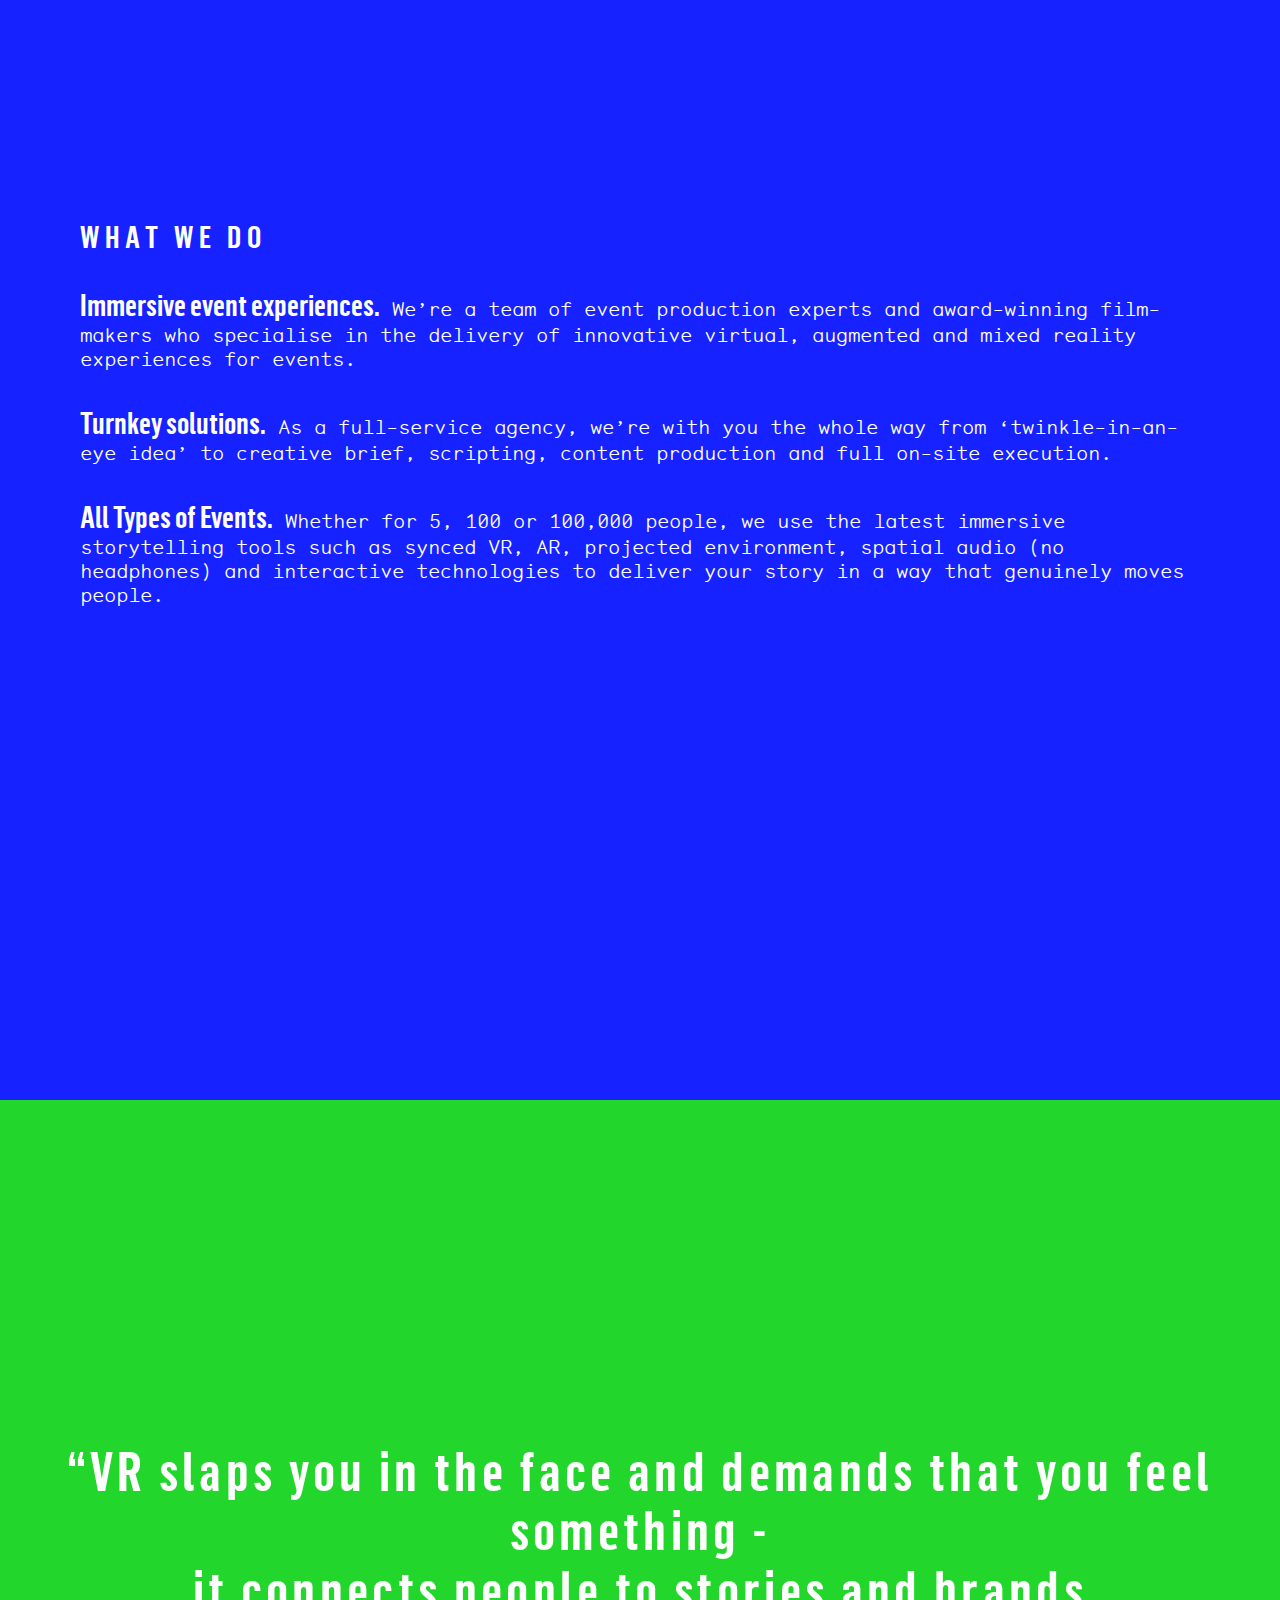
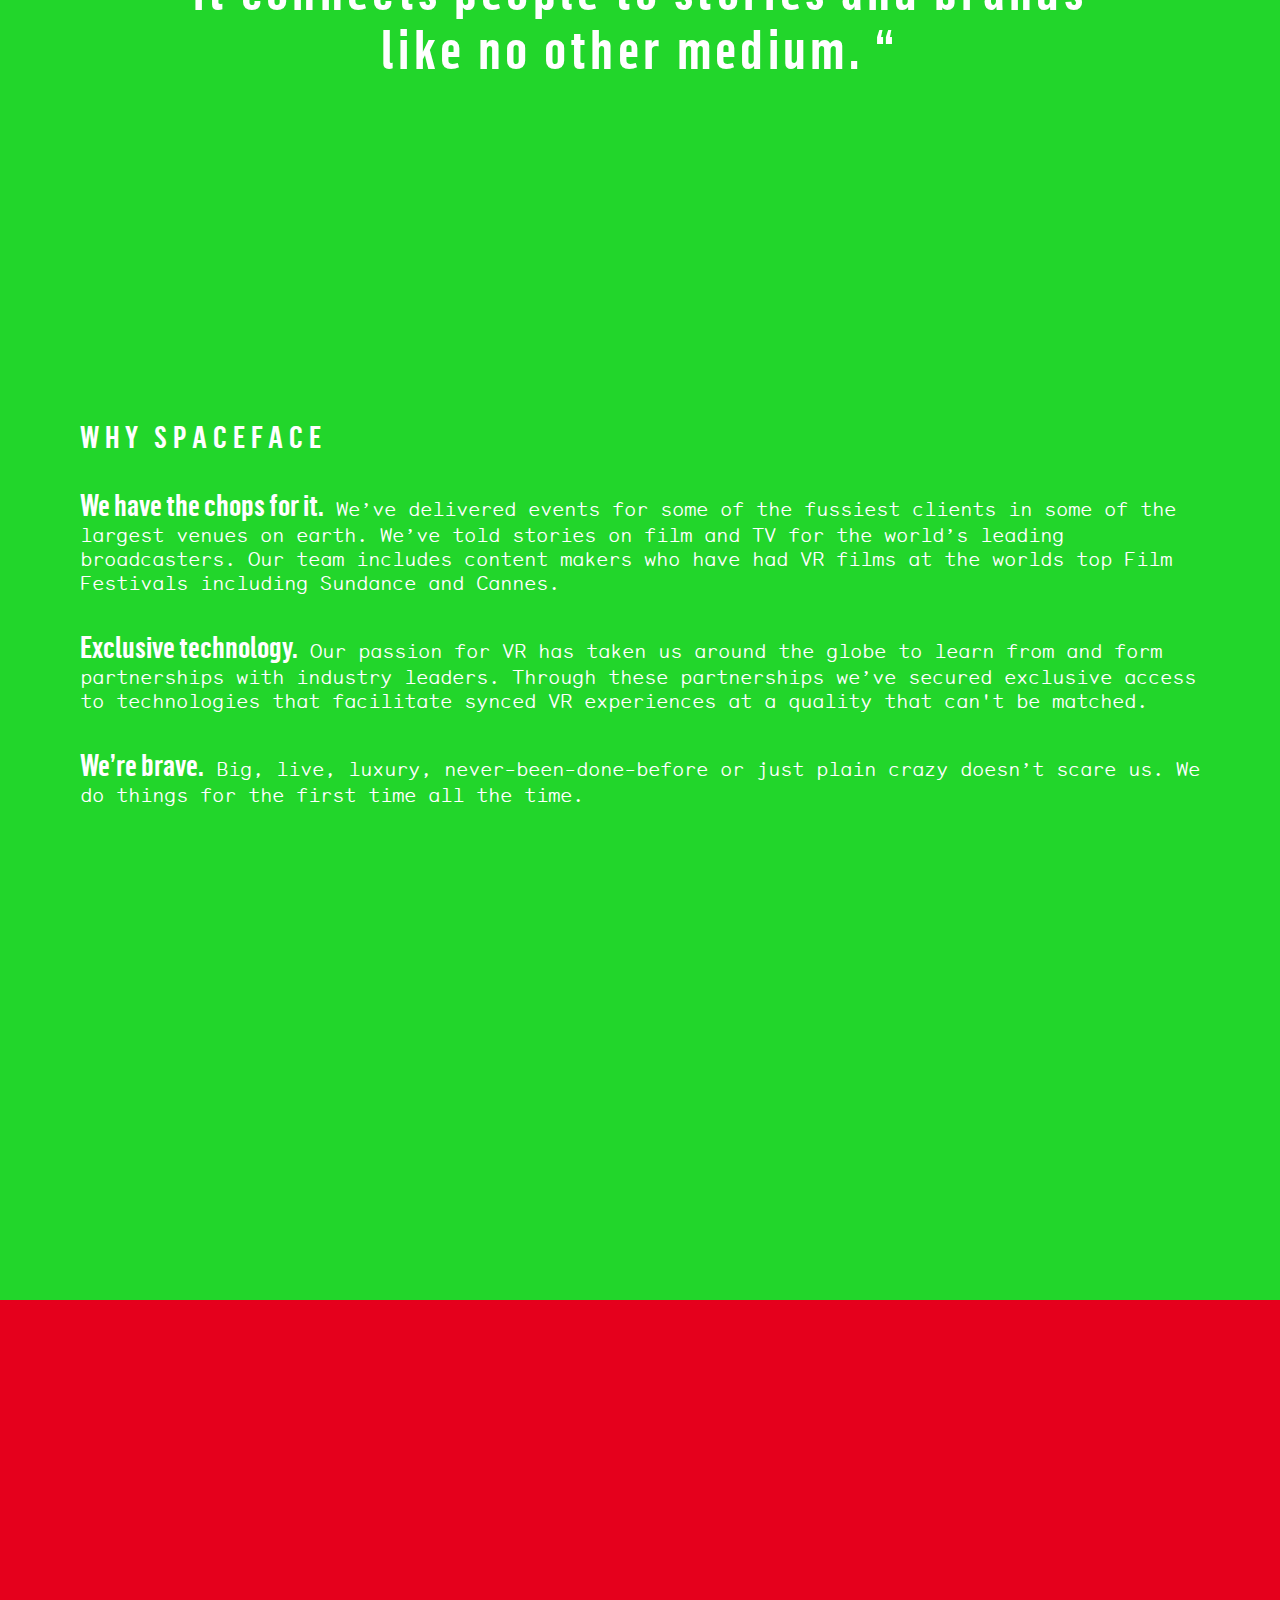
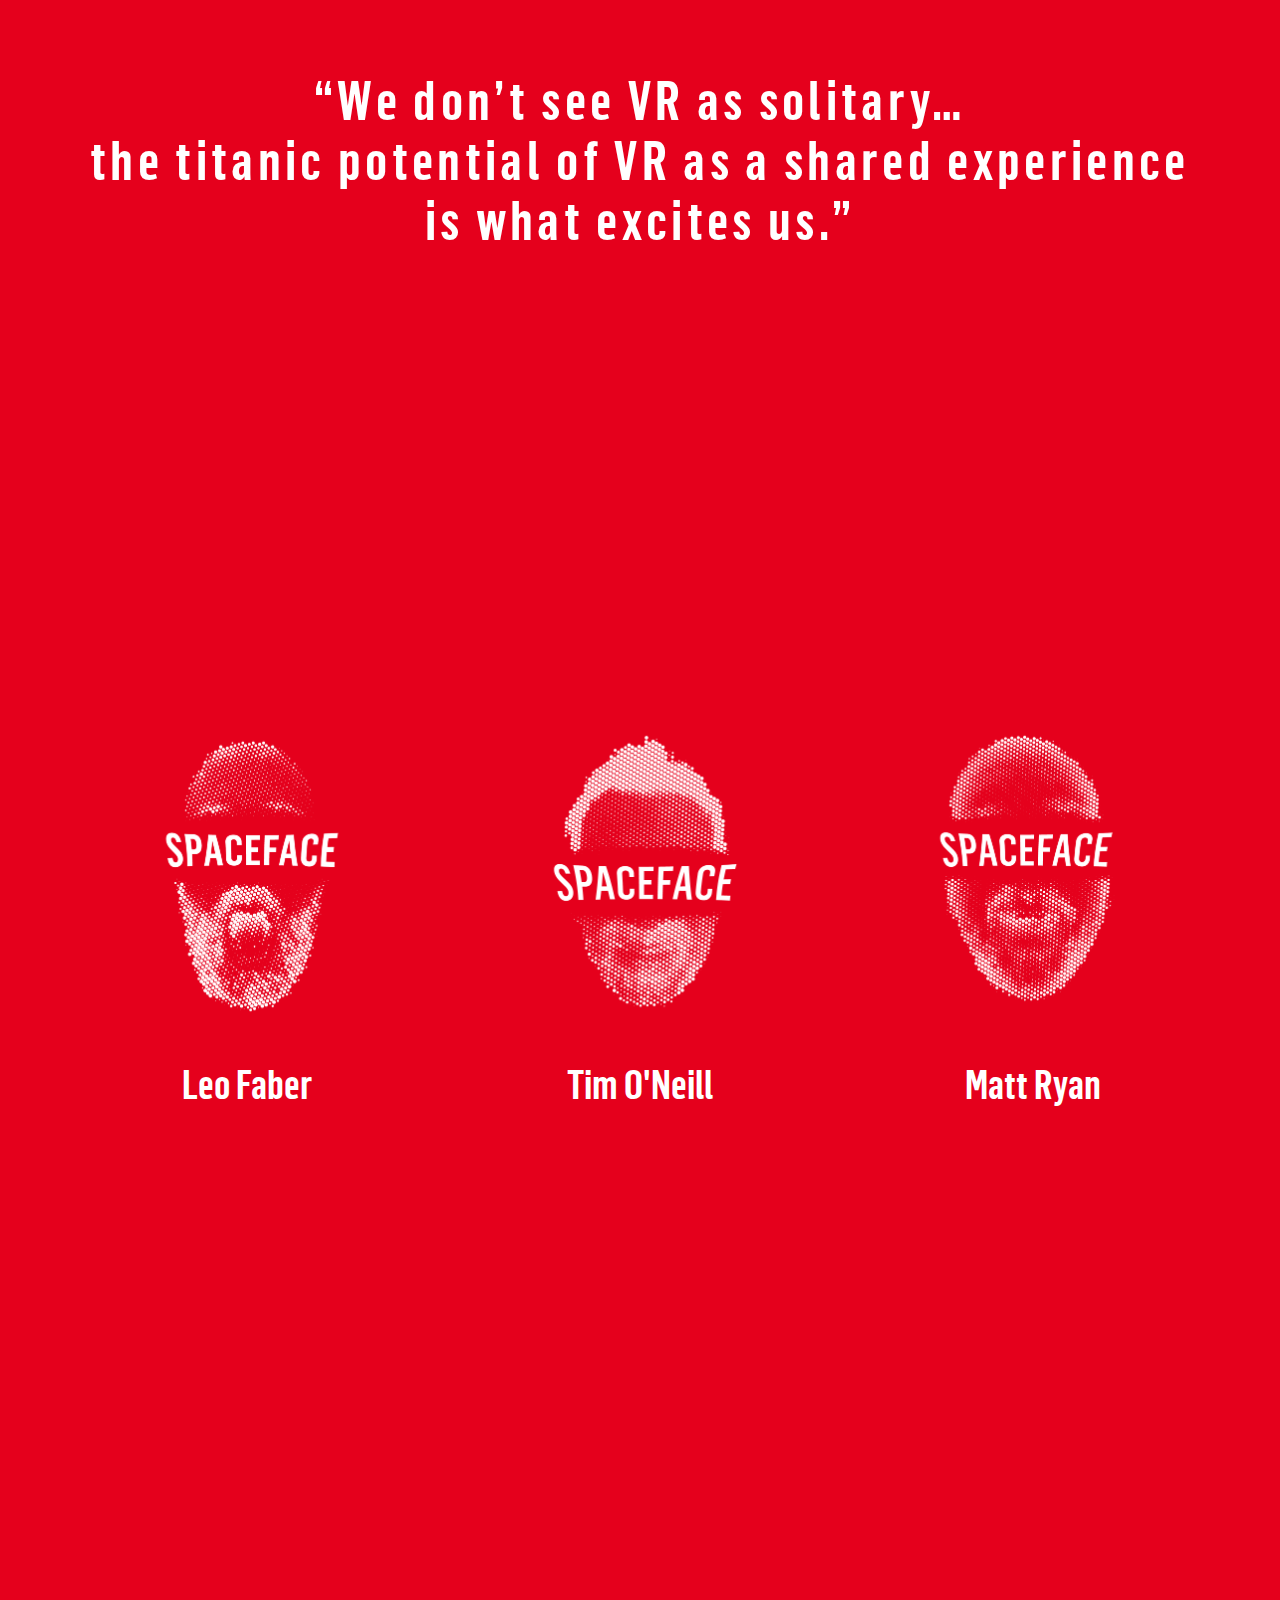
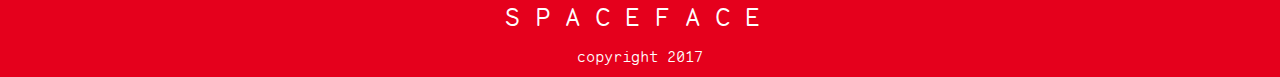
==== commit 5e055cbf: "working on scroll zoom" ====
--- a/index.html
+++ b/index.html
@@ -73,12 +73,12 @@
 
 
   <header class="mbr-box mbr-section mbr-section--relative mbr-section--full-height mbr-section--bg-adapted" data-rv-view="8"
-    id="header4-3" style="background-color: rgb(22, 34, 255);">
+    id="header4-3" style="background-color: rgb(22, 34, 255); height: 100vh">
     <div class="mbr-box__magnet mbr-box__magnet--center-center mbr-after-navbar">
       <div class="mbr-box__container mbr-section__container container">
         <div class="row flex-center">
           <div class=" col-sm-10">
-            <div class="mbr-hero">
+            <div class="mbr-hero m-b-hero-3 m-t-hero-4">
               <img alt="SpaceFace Logo" class="hero-image" src="assets/images/spaceface-header.png">
             </div>
           </div>
@@ -91,9 +91,9 @@
   <section class="mbr-box mbr-section mbr-section--relative mbr-section--full-height mbr-section--bg-adapted" data-rv-view="2"
     id="header4-1" style="background-color: rgb(22, 34, 255);">
     <div class="mbr-box__magnet mbr-box__magnet--sm-padding mbr-box__magnet--center-center top-pad-15">
-      <h3 class="js-zoom-1">
+      <h3 class="js-zoom">
         "We've played the biggest rooms before.<br>
-        <span>We know what moves people"</span>
+        We know what moves people."
       </h3>
     </div>
   </section>
@@ -142,10 +142,10 @@
   <section class="mbr-box mbr-section mbr-section--relative mbr-section--full-height mbr-section--bg-adapted" data-rv-view="14"
     id="header4-5" style="background-color: rgb(34, 214, 43);">
     <div class="mbr-box__magnet mbr-box__magnet--sm-padding mbr-box__magnet--center-center">
-      <h3 class="js-zoom-2">
-          “VR slaps you in the face and demands that you feel something - <br>
-        <span>it connects people to stories and brands</span>
-        <span>like no other medium. “</span>
+      <h3 class="js-zoom">
+        “VR slaps you in the face and demands that you feel something - <br>
+        it connects people to stories and brands<br>
+        like no other medium. “
       </h3>
     </div>
   </section>
@@ -195,9 +195,10 @@
   <section class="mbr-box mbr-section mbr-section--relative mbr-section--full-height mbr-section--bg-adapted" data-rv-view="17"
     id="header4-6" style="background-color: rgb(229, 0, 28);">
     <div class="mbr-box__magnet mbr-box__magnet--sm-padding mbr-box__magnet--center-center">
-      <h3 class="js-zoom-3">
+      <h3 class="js-zoom">
         “We don’t see VR as solitary…<br>
-        <span>the titanic potential of VR as a shared experience is what excites us.”</span>
+        the titanic potential of VR as a shared experience<br>
+        is what excites us.”
       </h3>
     </div>
   </section>
--- a/assets/spaceface/css/spaceface-additional.css
+++ b/assets/spaceface/css/spaceface-additional.css
@@ -78,11 +78,11 @@
   width: auto;
 }
 
-[class^="js-zoom"] {
+.js-zoom {
   font-family: "flama_condensed_semiboldSBd";
   letter-spacing: 2px;
-  font-size: 40px;
-  transition: all .3s;
+  font-size: 25px;
+  transition: all 2s;
 }
 
 /* The Modal (background) */
@@ -129,7 +129,7 @@
 }
 
 .modal-img {
-  width: 80%;
+  width: 60%;
   max-width: 300px;
 }
 
@@ -212,7 +212,7 @@
     top: -4em;
   }
   .js-zoom {
-    font-size: 3.5em;
+    /* font-size: 3.5em; */
   }
   .js-zoom > span {
     left: 0;
@@ -231,7 +231,17 @@
   .mbr-box__container {
     height: auto;
   }
-}
+  .m-b-hero-3 {
+    margin-bottom: 3em;
+  }
+}
+
+@media screen and (min-width: 768px) {
+  .m-t-hero-4 {
+    margin-top: 4em;
+  }
+}
+
 
 @media screen and (min-width: 768px) and (max-width: 992px) {
   .navbar__items {
@@ -247,12 +257,12 @@
     position: relative;
     bottom: 8em;
   }
-  .js-zoom > span {
+  /* .js-zoom > span {
     left: 10%;
     position: relative;
-  }
+  } */
   .js-zoom {
-    font-size: 3em;
+    /* font-size: 3em; */
   }
 }
 
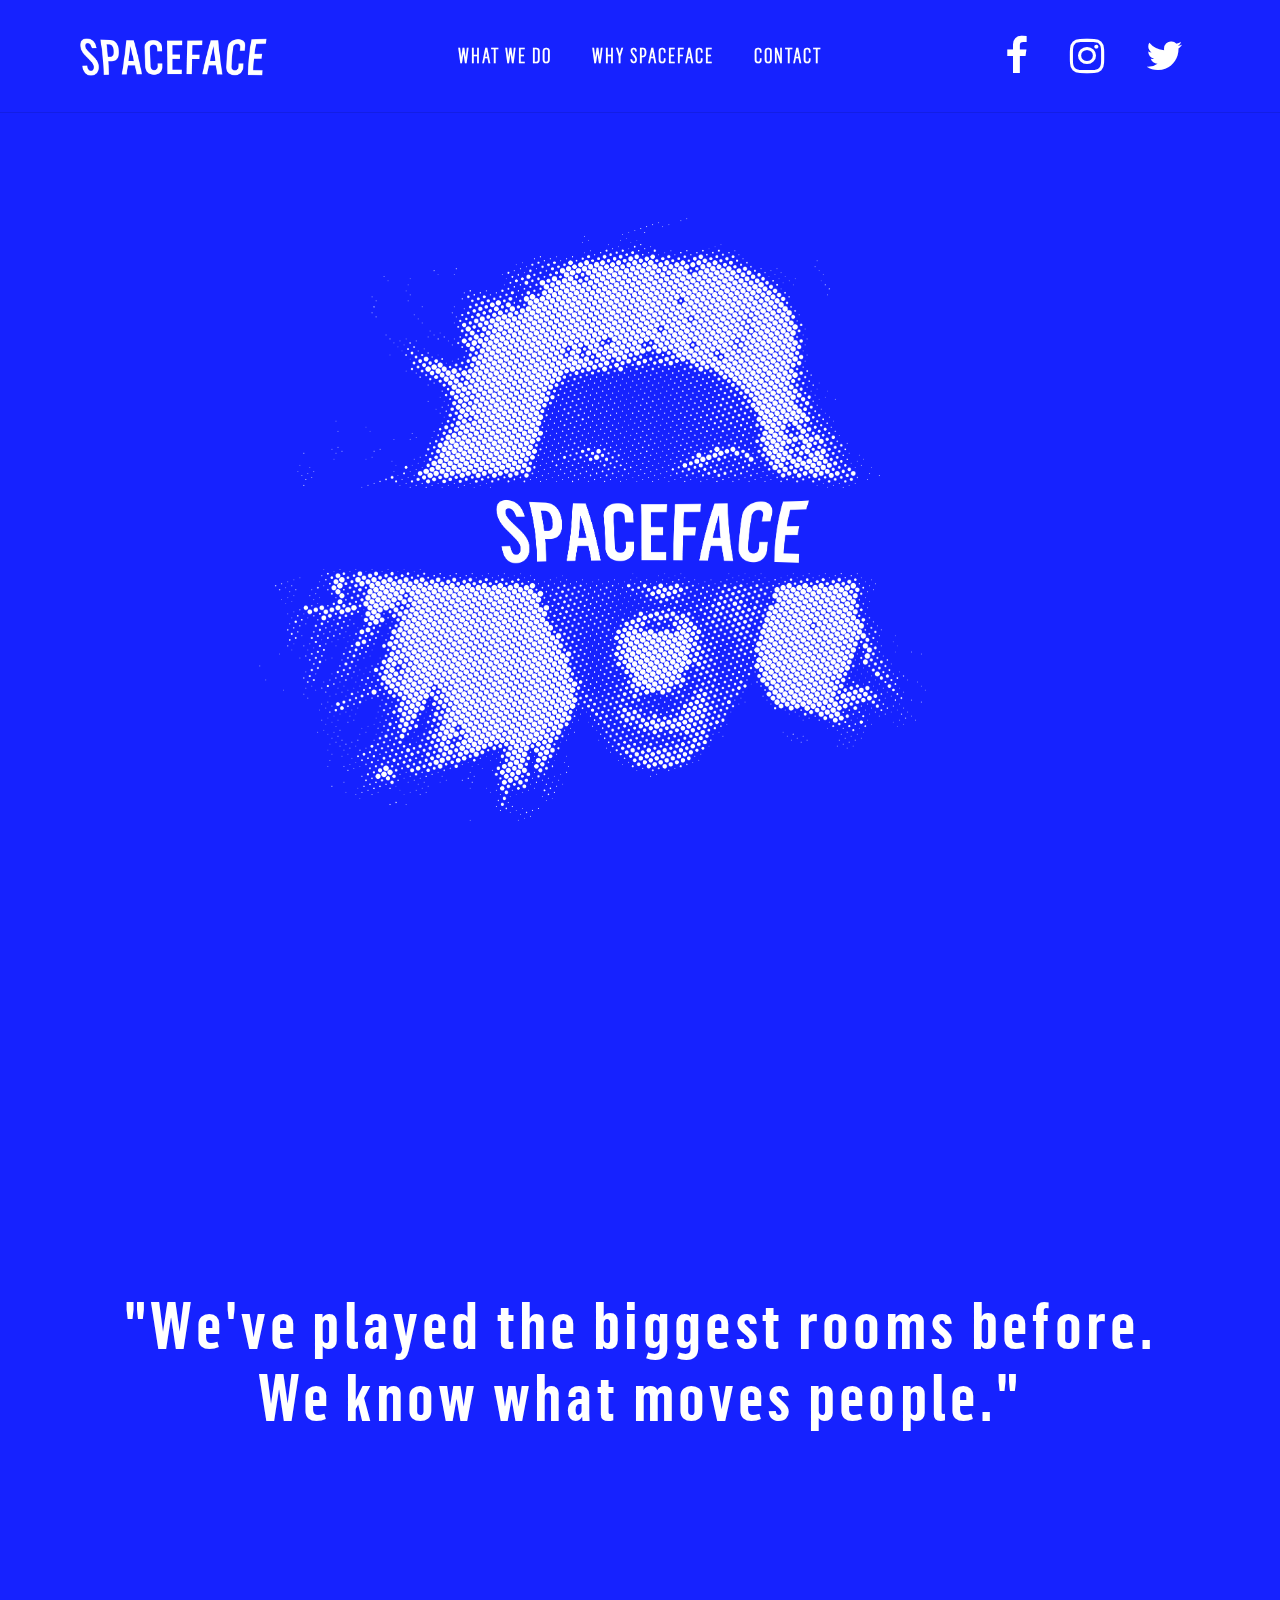
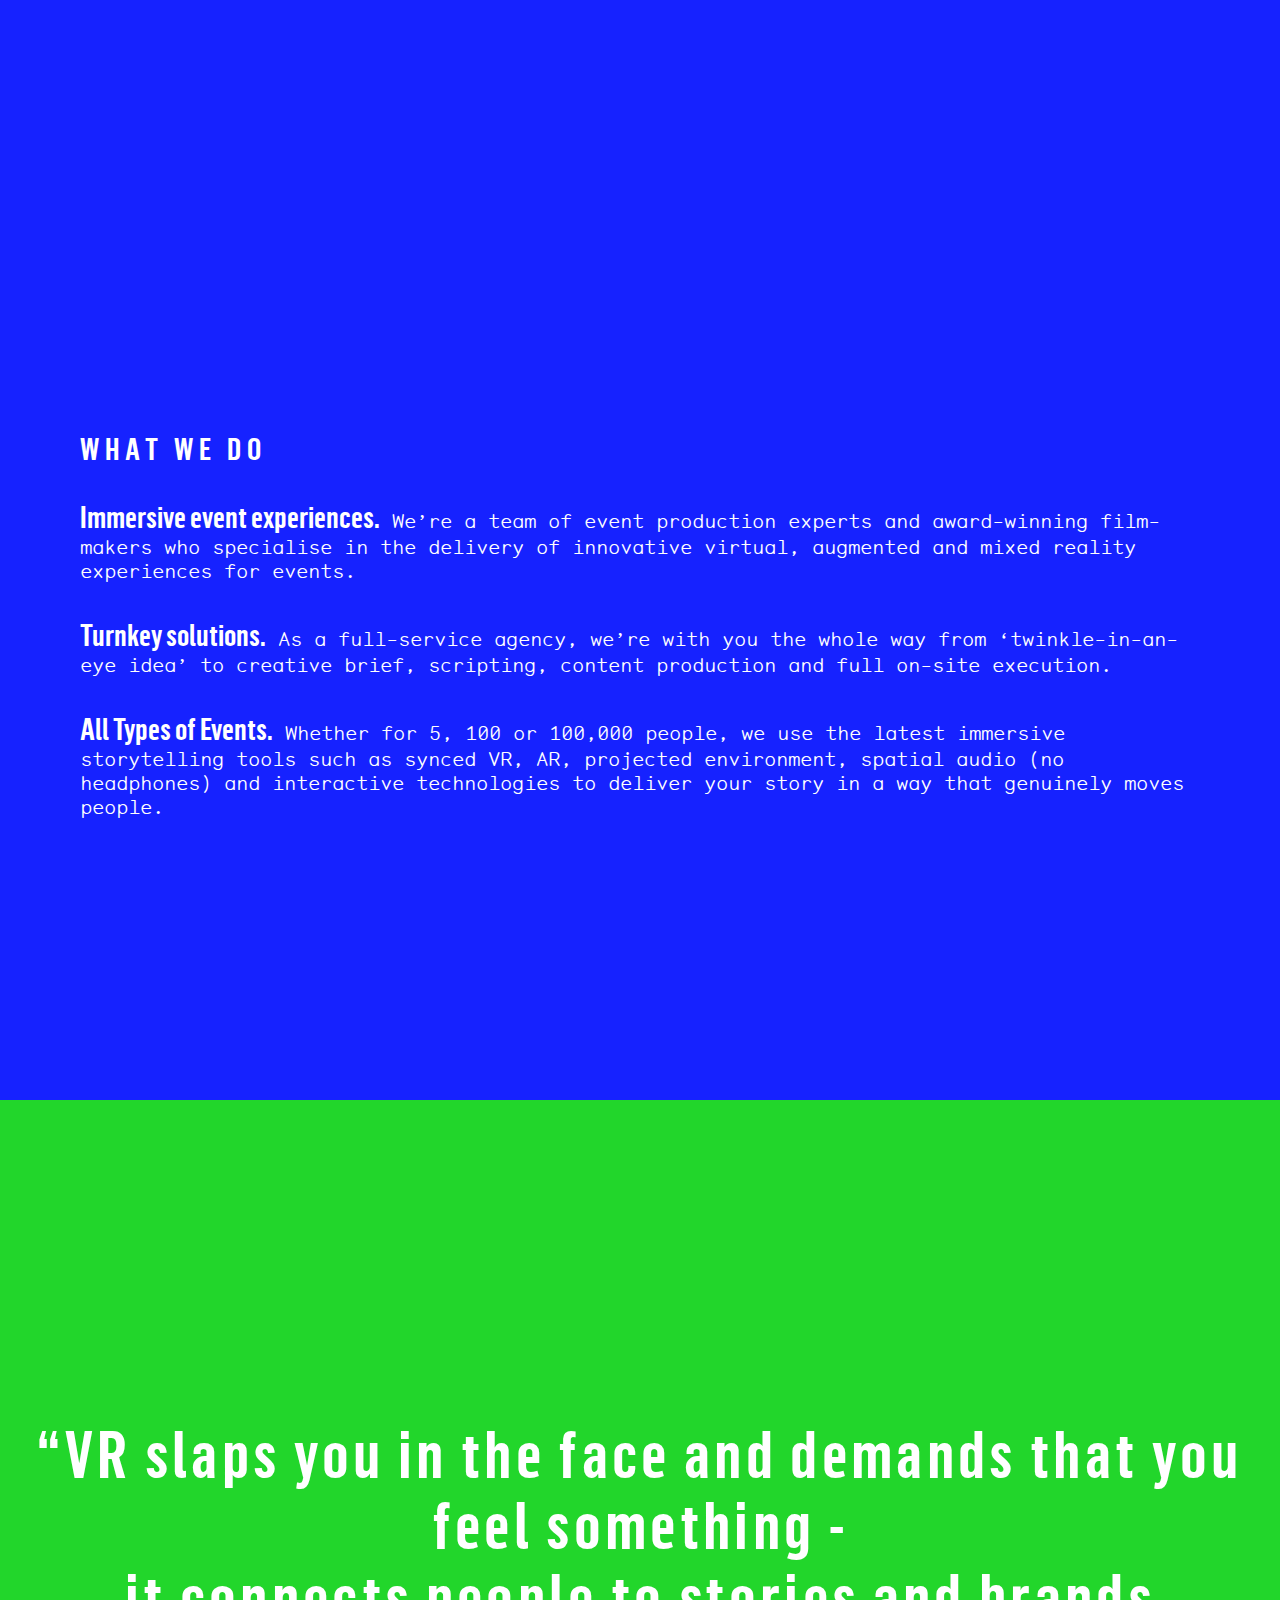
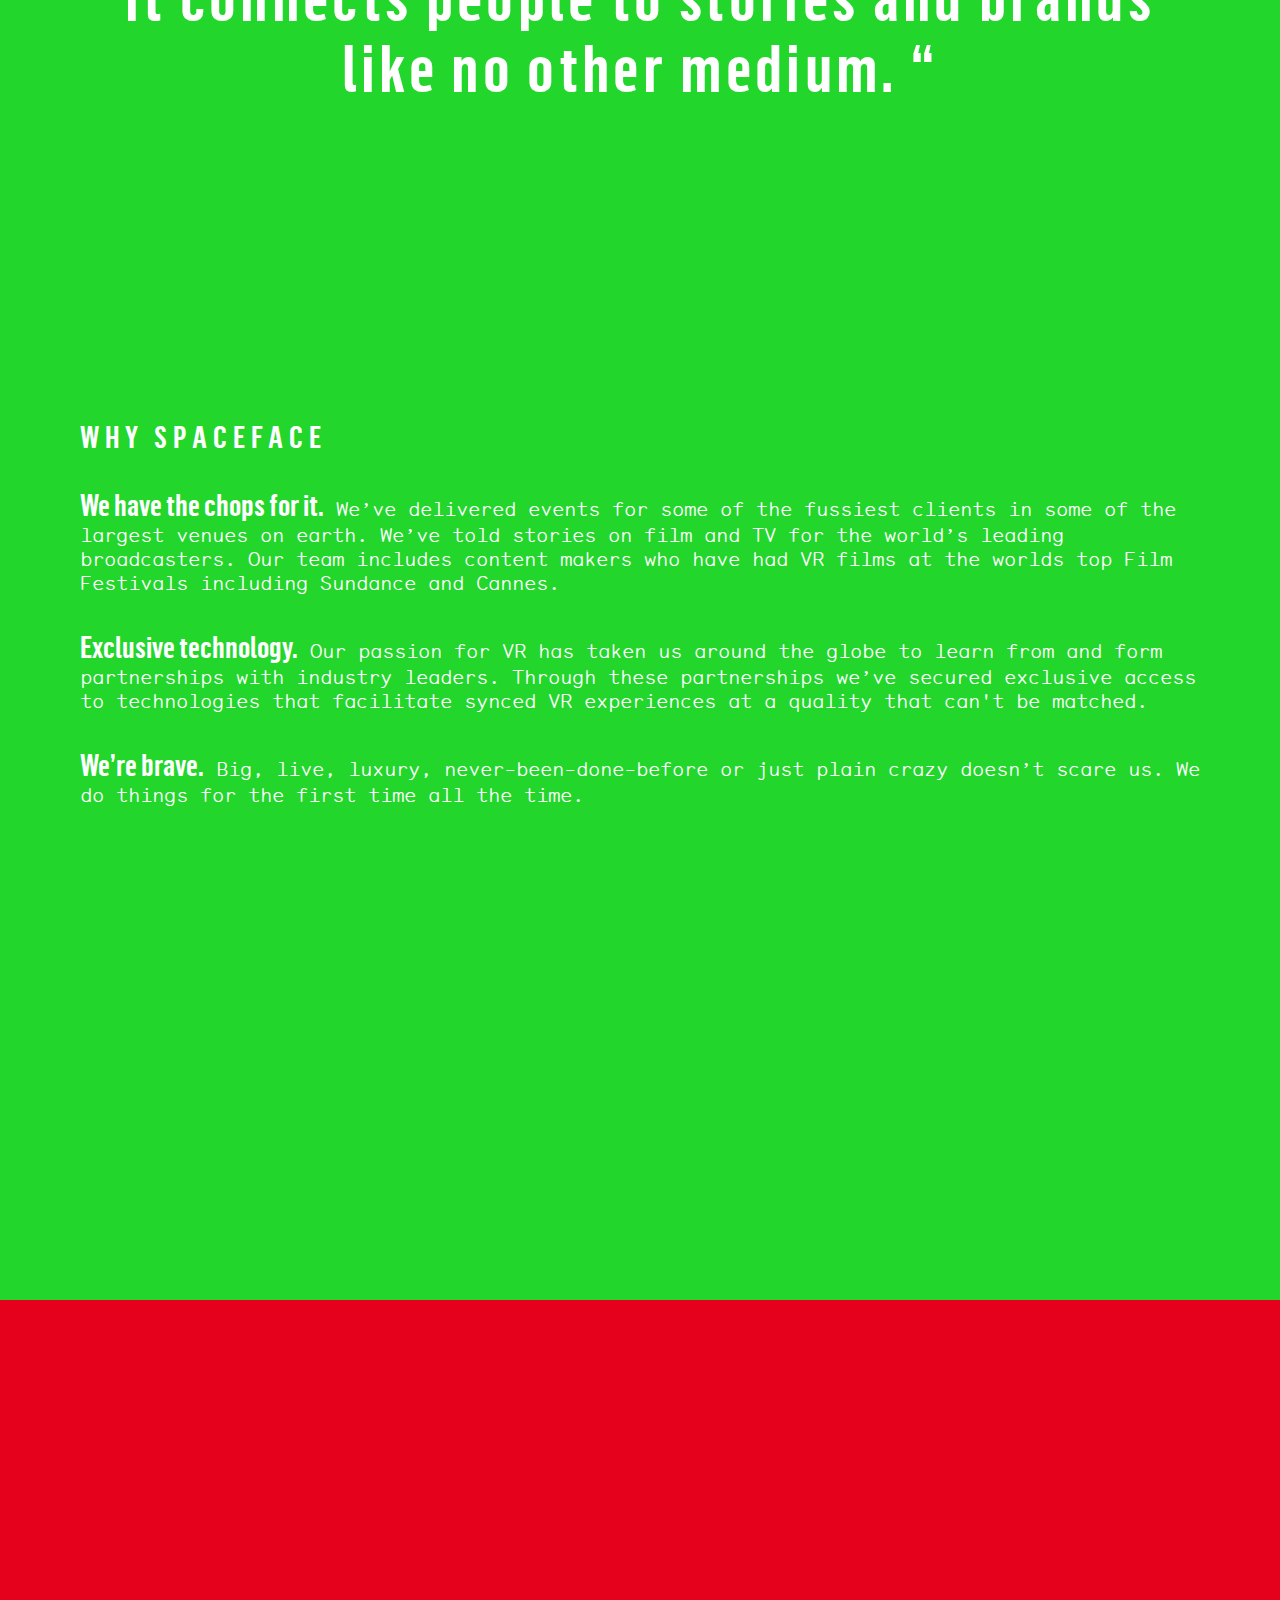
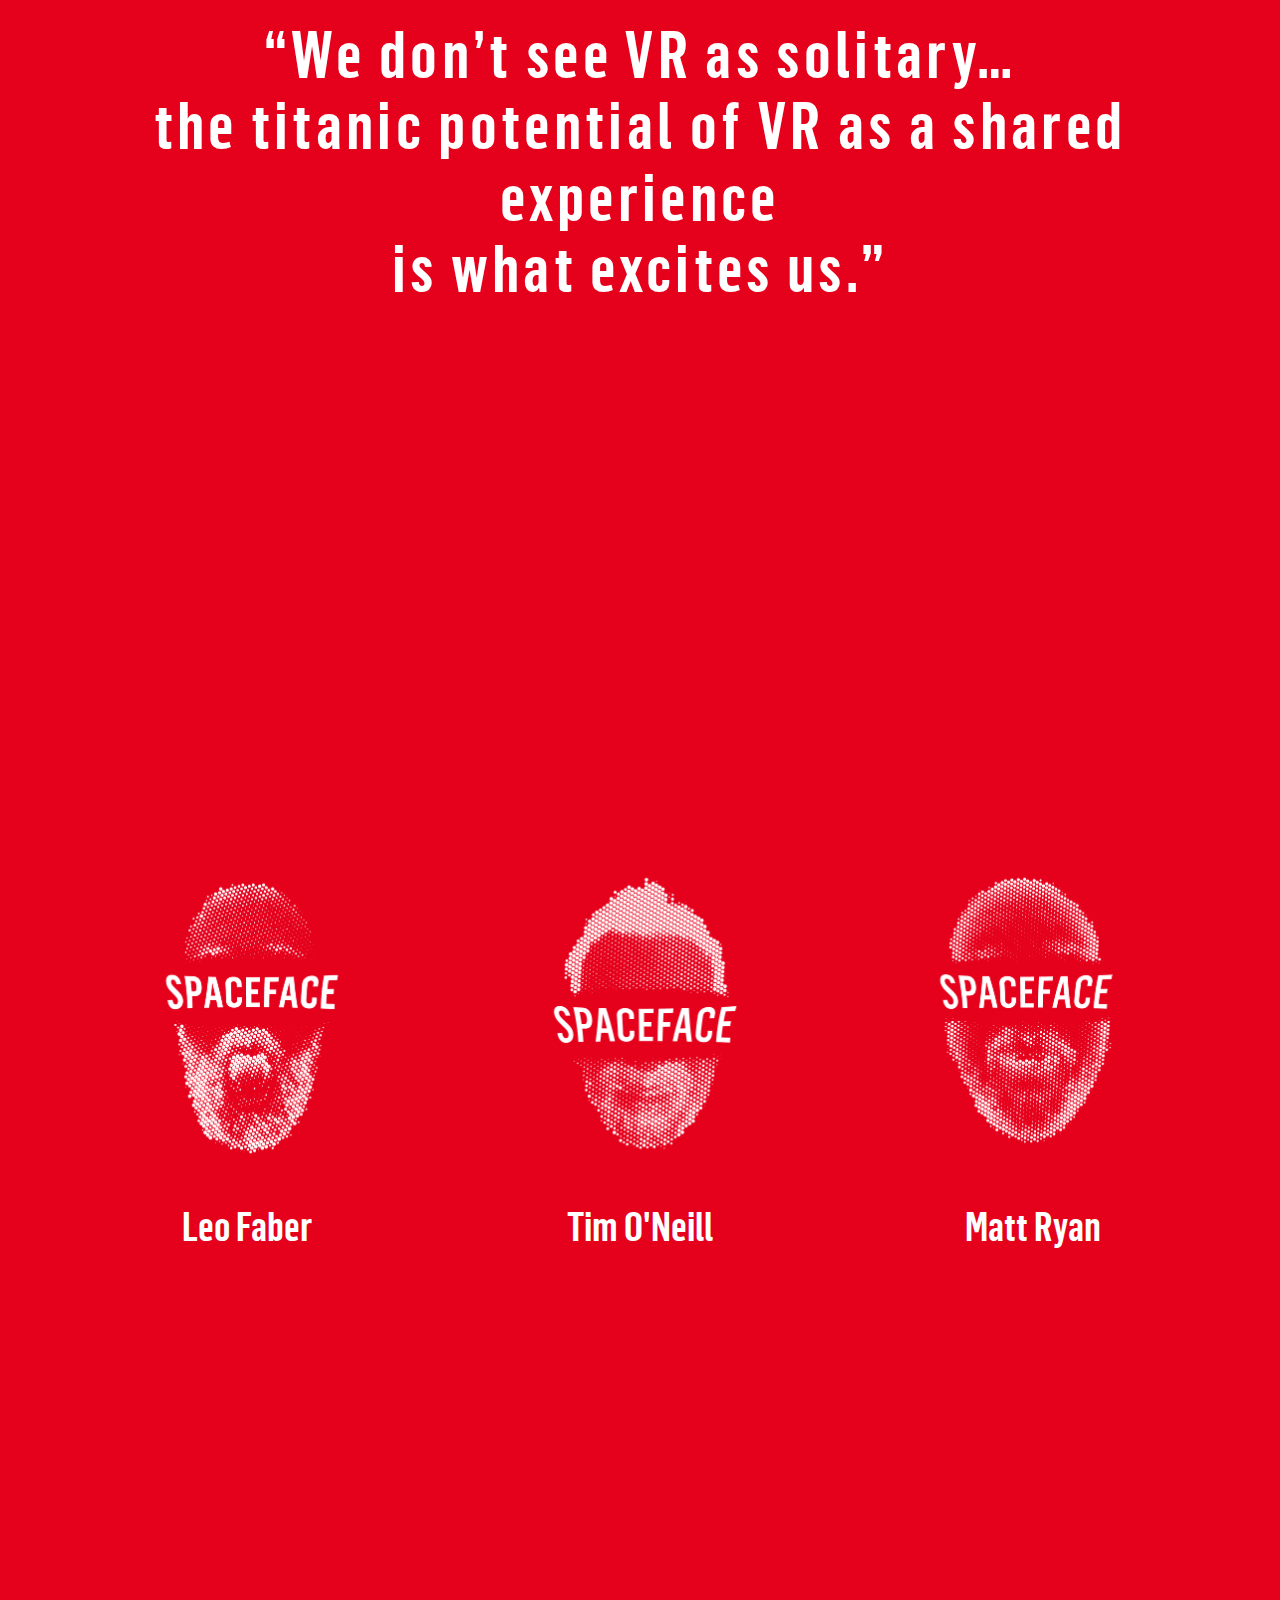
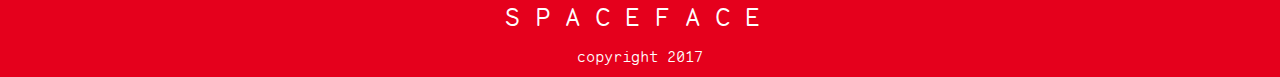
==== commit 53f43c64: "update index" ====
--- a/index.html
+++ b/index.html
@@ -99,7 +99,7 @@
   </section>
 
 
-  <section class="mbr-box mbr-section mbr-section--relative mbr-section--full-height mbr-section--bg-adapted" data-rv-view="28"
+  <section class="flex-center mbr-section mbr-section--relative mbr-section--bg-adapted" data-rv-view="28"
     id="header4-a" style="background-color: rgb(22, 34, 255);">
     <div class="container" id="what-we-do-section">
       <div class="row">
@@ -204,8 +204,8 @@
   </section>
 
   <!--  Contact -->
-  <section class="mbr-section mbr-section--relative" id="hover-section" style="background-color: rgb(229, 0, 28); height: 100vh;">
-    <div id="contact-section" class="mbr-section__container mbr-section__container--std-top-padding container flex-center">
+  <section class="flex-center mbr-section mbr-section--relative" id="hover-section" style="background-color: rgb(229, 0, 28);">
+    <div id="contact-section" class="mbr-section__container container">
       <div class="row">
 
         <div class="col-sm-4 text-center js-hover-contact">
--- a/assets/spaceface/css/spaceface-additional.css
+++ b/assets/spaceface/css/spaceface-additional.css
@@ -32,6 +32,11 @@
 .team-head {
   width: 100%;
   height: auto;
+  transition: .3s ease-in-out;
+}
+
+.team-head:hover {
+  transform: scale(1.2);
 }
 
 .team-head__leo {
@@ -81,7 +86,7 @@
 .js-zoom {
   font-family: "flama_condensed_semiboldSBd";
   letter-spacing: 2px;
-  font-size: 25px;
+  font-size: 30px;
   transition: all 2s;
 }
 
@@ -183,23 +188,27 @@
 .hero-image {
   right: 5%;
 }
-
+/* 
 .top-pad-15 {
   position: relative;
   top: 15%;
-}
+} */
 
 
 @media screen and (min-width: 768px) {
   .flex-center {
     display: flex;
     justify-content: center;
+    align-items: center;
   }
   .modal-content {
     width: 33.3%;
   }
   .spaceface-logo {
     width: 80%;
+  }
+  #hover-section, #header4-a {
+    height: 100vh;
   }
 }
 
@@ -211,9 +220,6 @@
     position: relative;
     top: -4em;
   }
-  .js-zoom {
-    /* font-size: 3.5em; */
-  }
   .js-zoom > span {
     left: 0;
     position: relative;
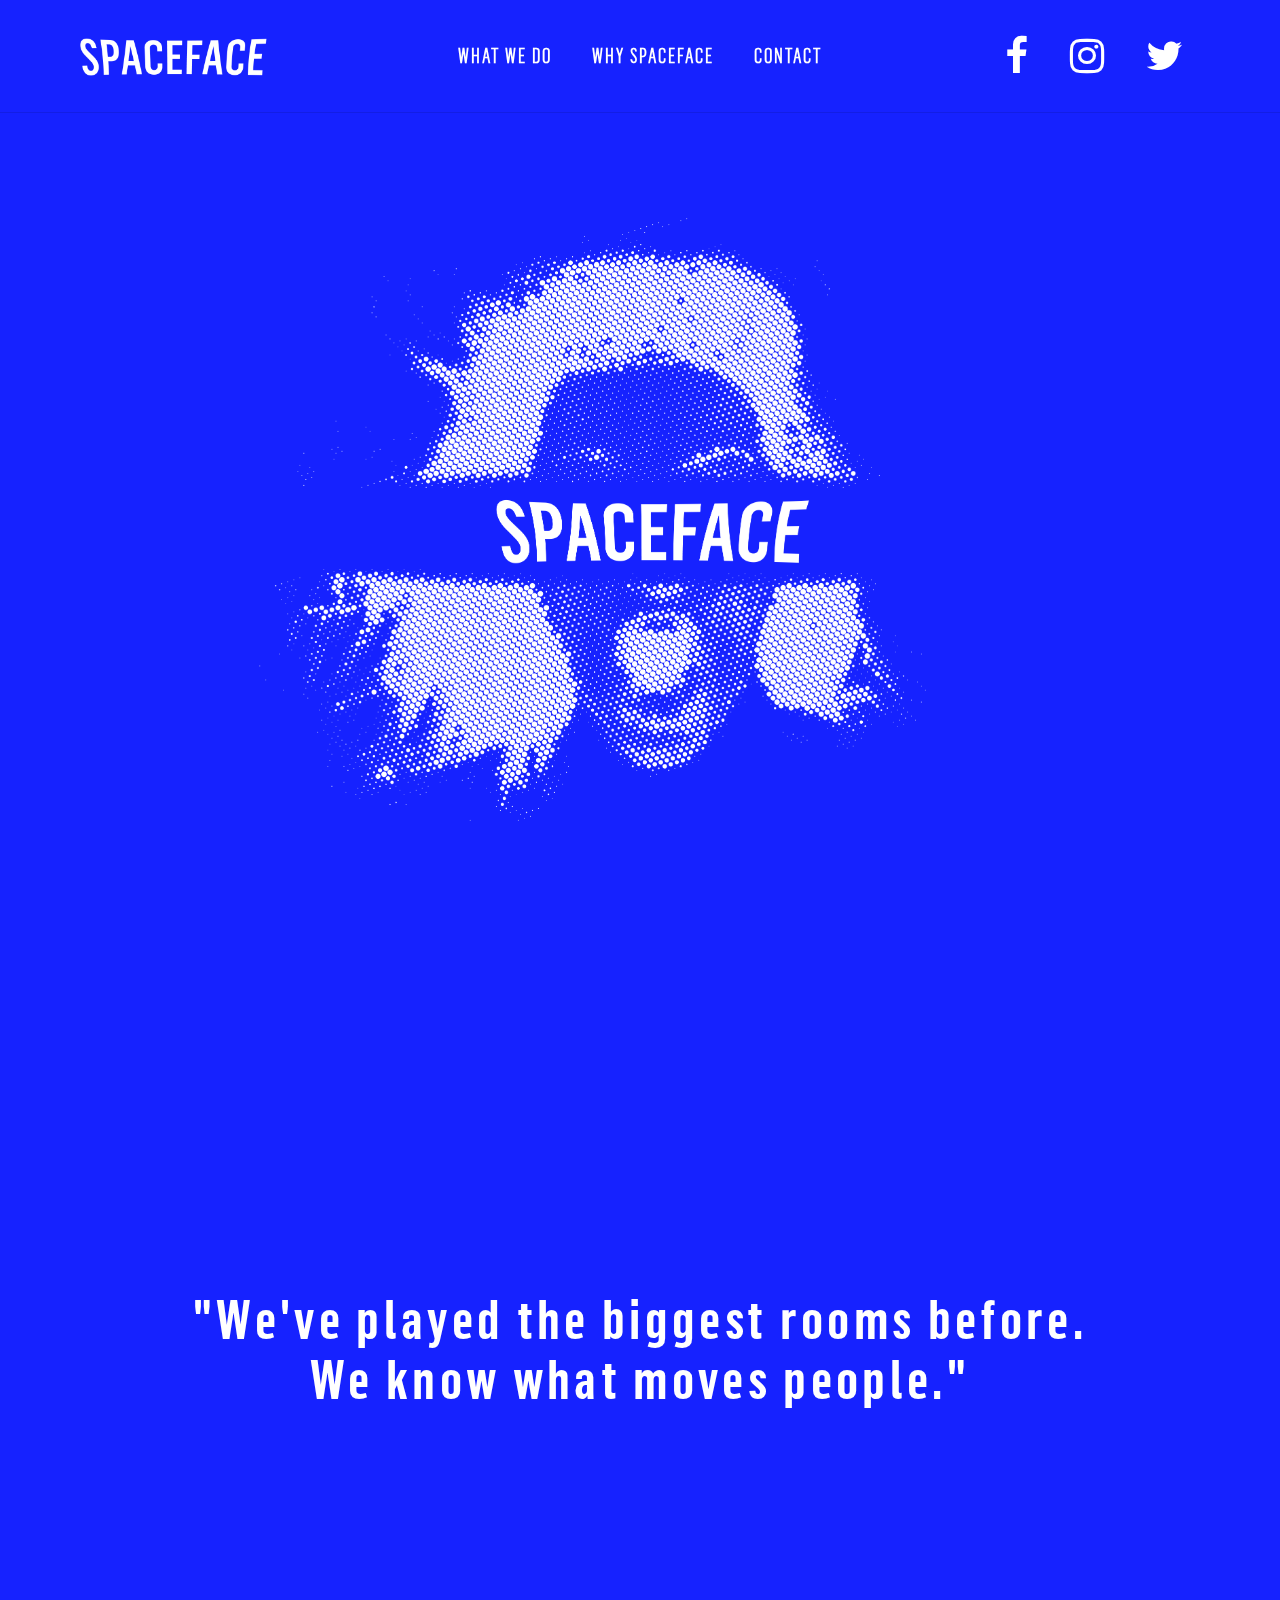
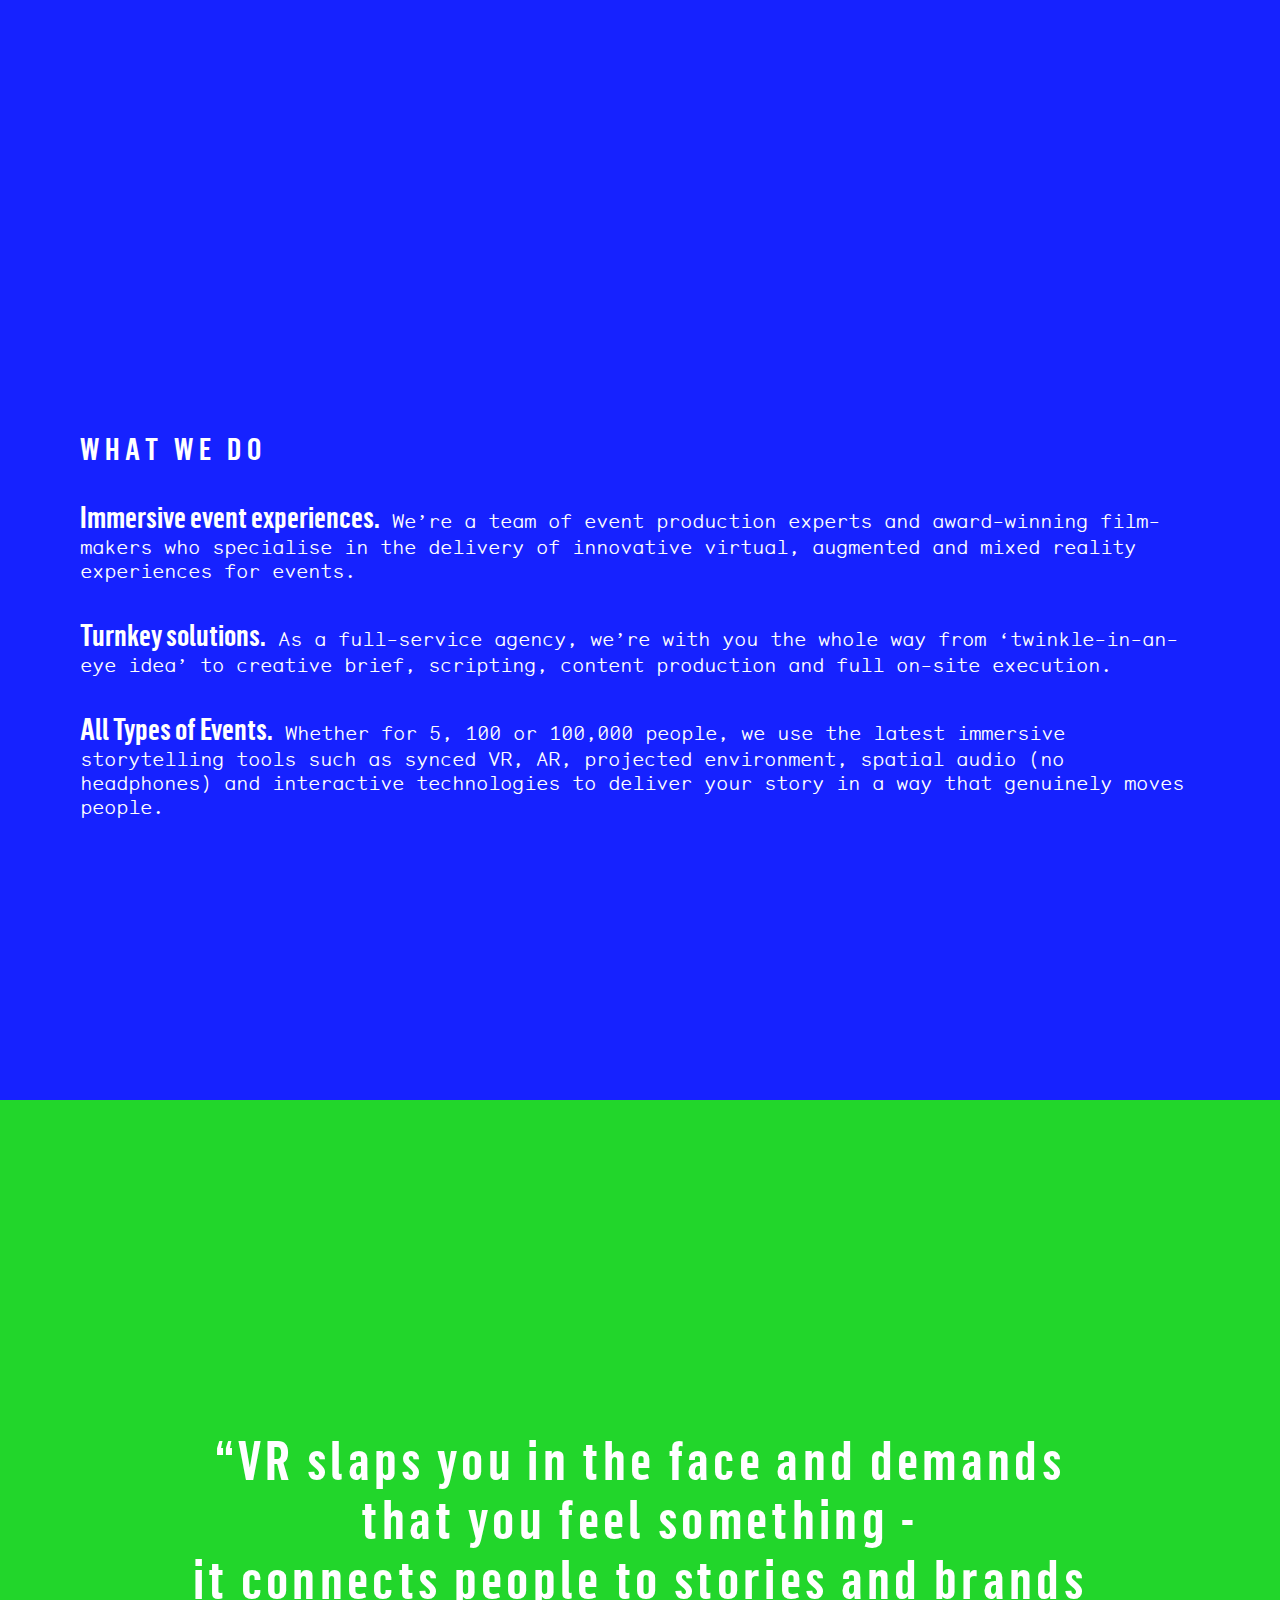
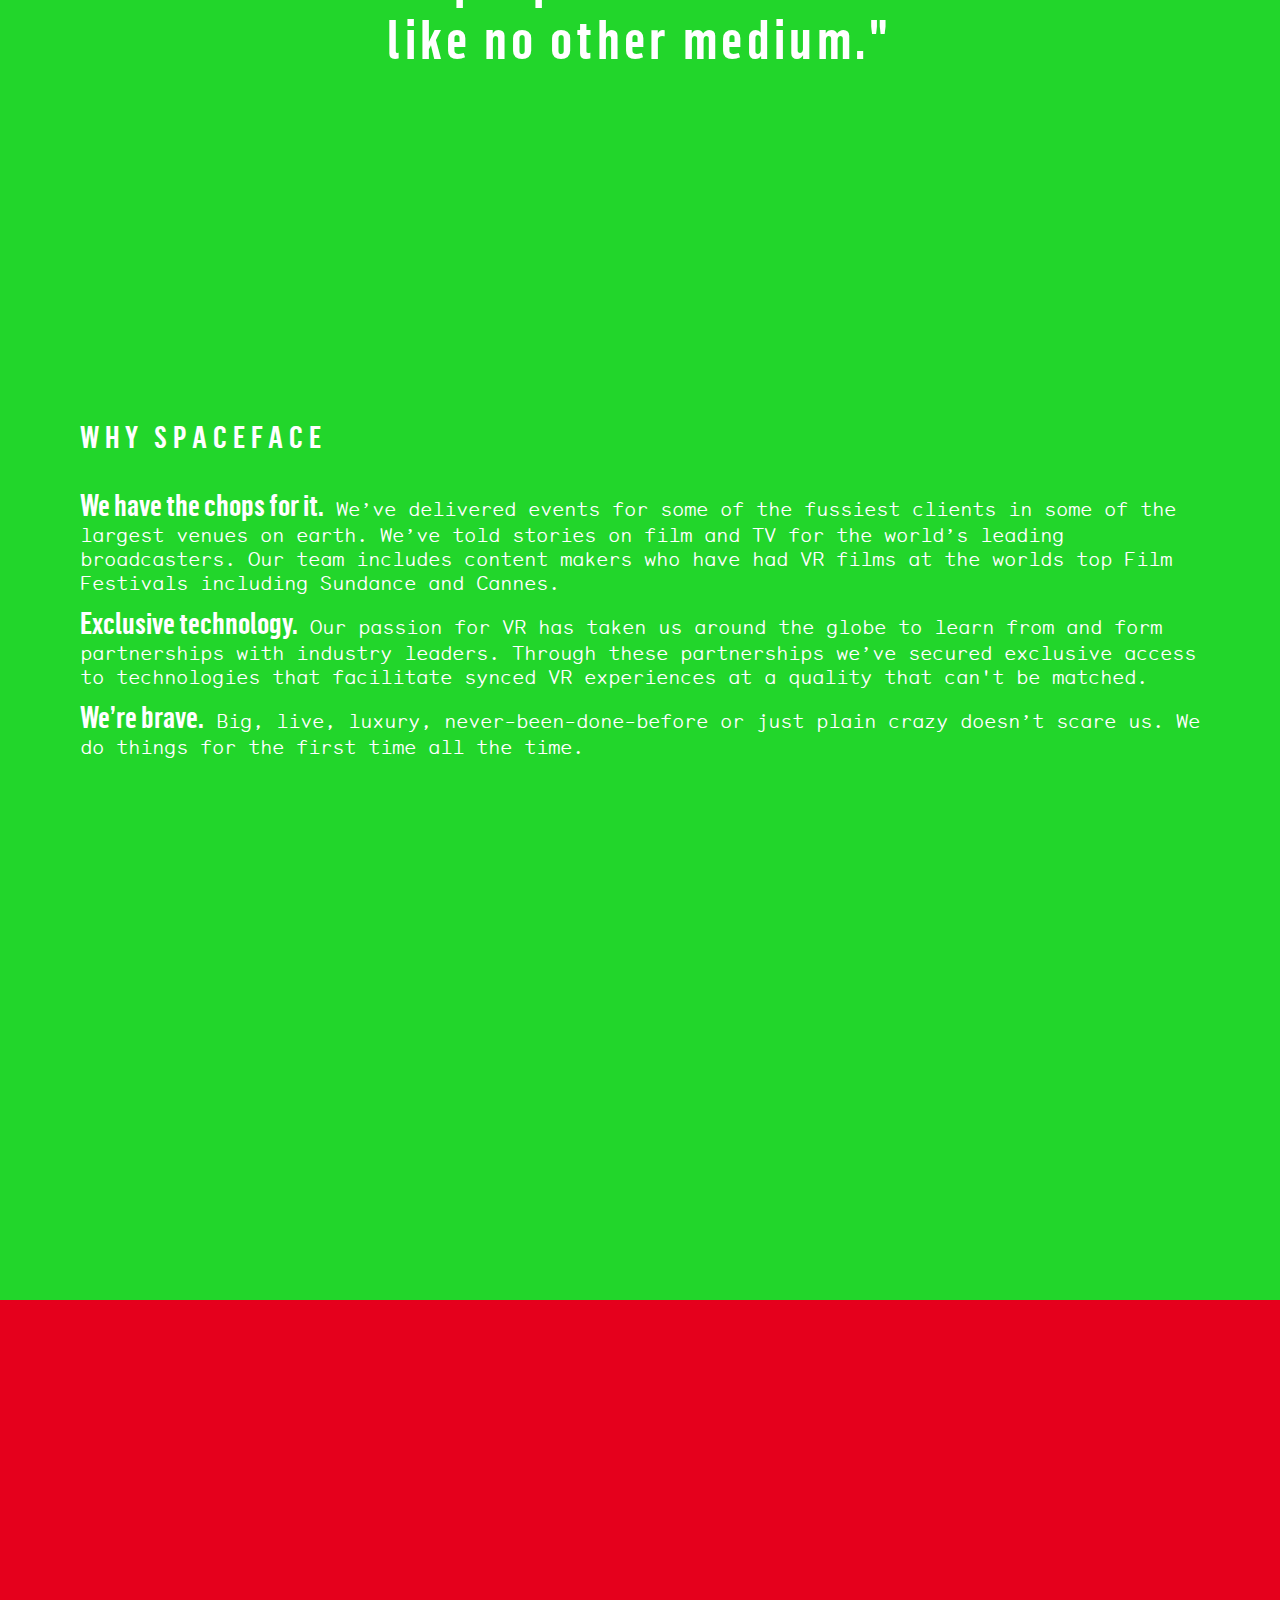
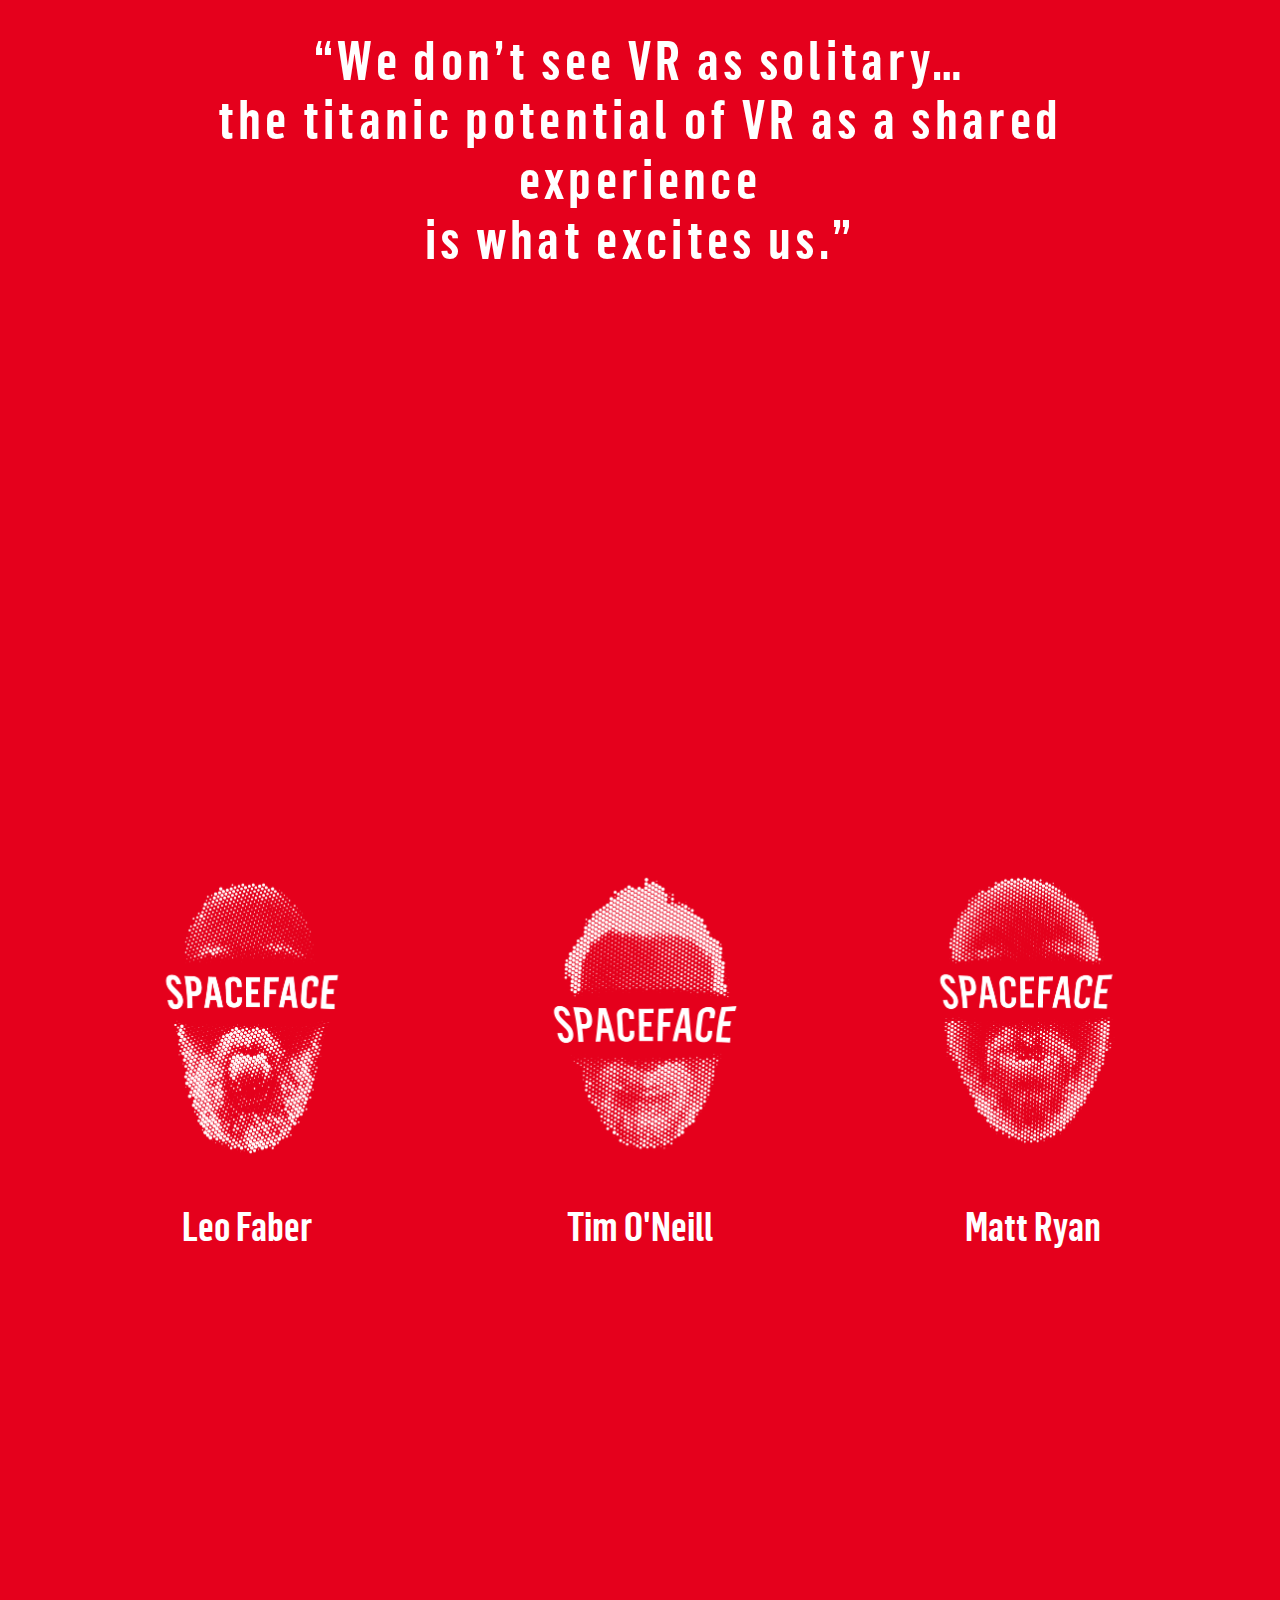
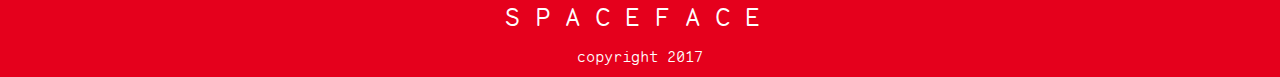
==== commit 9ac21a18: "update bios and scroll functionality to include firefox" ====
--- a/index.html
+++ b/index.html
@@ -92,15 +92,13 @@
     id="header4-1" style="background-color: rgb(22, 34, 255);">
     <div class="mbr-box__magnet mbr-box__magnet--sm-padding mbr-box__magnet--center-center top-pad-15">
       <h3 class="js-zoom">
-        "We've played the biggest rooms before.<br>
-        We know what moves people."
+        "We've played the biggest rooms before.<br> We know what moves people."
       </h3>
     </div>
   </section>
 
 
-  <section class="flex-center mbr-section mbr-section--relative mbr-section--bg-adapted" data-rv-view="28"
-    id="header4-a" style="background-color: rgb(22, 34, 255);">
+  <section class="flex-center mbr-section mbr-section--relative mbr-section--bg-adapted" data-rv-view="28" id="header4-a" style="background-color: rgb(22, 34, 255);">
     <div class="container" id="what-we-do-section">
       <div class="row">
         <div class="what-we-do col-sm-12 pad-b-3">
@@ -109,26 +107,24 @@
             <h2 class="hero-text text-left">WHAT WE DO</h2>
             <br>
             <p class="text-left">
-              <strong class="hero-text">Immersive event experiences.</strong> 
-              We’re a team of event production experts and award-winning film-makers who specialise
-              in the delivery of innovative virtual, augmented and mixed reality experiences for events.
+              <strong class="hero-text">Immersive event experiences.</strong> We’re a team of event production experts and
+              award-winning film-makers who specialise in the delivery of innovative virtual, augmented and mixed reality
+              experiences for events.
             </p>
 
             <br>
 
             <p class="text-left">
-              <strong class="hero-text">Turnkey solutions.</strong> 
-              As a full-service agency, we’re with you the whole way from ‘twinkle-in-an-eye idea’ to
-              creative brief, scripting, content production and full on-site execution.
+              <strong class="hero-text">Turnkey solutions.</strong> As a full-service agency, we’re with you the whole way
+              from ‘twinkle-in-an-eye idea’ to creative brief, scripting, content production and full on-site execution.
             </p>
 
             <br>
 
             <p class="text-left">
-              <strong class="hero-text">All Types of Events.</strong> 
-              Whether for 5, 100 or 100,000 people, we use the latest immersive storytelling tools such as
-              synced VR, AR, projected environment, spatial audio (no headphones) and interactive technologies to
-              deliver your story in a way that genuinely moves people.
+              <strong class="hero-text">All Types of Events.</strong> Whether for 5, 100 or 100,000 people, we use the latest
+              immersive storytelling tools such as synced VR, AR, projected environment, spatial audio (no headphones) and
+              interactive technologies to deliver your story in a way that genuinely moves people.
             </p>
 
           </div>
@@ -143,9 +139,7 @@
     id="header4-5" style="background-color: rgb(34, 214, 43);">
     <div class="mbr-box__magnet mbr-box__magnet--sm-padding mbr-box__magnet--center-center">
       <h3 class="js-zoom">
-        “VR slaps you in the face and demands that you feel something - <br>
-        it connects people to stories and brands<br>
-        like no other medium. “
+        “VR slaps you in the face and demands that you feel something - <br> it connects people to stories and brands<br>like no other medium."
       </h3>
     </div>
   </section>
@@ -161,27 +155,21 @@
             <h2 class="hero-text text-left">WHY SPACEFACE</h2>
             <br>
             <p class="text-left">
-              <strong class="hero-text">We have the chops for it.</strong> 
-              We’ve delivered events for some of the fussiest clients in some of the largest venues on
-              earth. We’ve told stories on film and TV for the world’s leading broadcasters. Our team includes content
-              makers who have had VR films at the worlds top Film Festivals including Sundance and Cannes.
-            </p>
-
-            <br>
-
-            <p class="text-left">
-              <strong class="hero-text">Exclusive technology.</strong> 
-               Our passion for VR has taken us around the globe to learn from and form partnerships with
-               industry leaders. Through these partnerships we’ve secured exclusive access to technologies that
-               facilitate synced VR experiences at a quality that can't be matched.
-            </p>
-
-            <br>
-
-            <p class="text-left">
-              <strong class="hero-text">We’re brave.</strong> 
-              Big, live, luxury, never-been-done-before or just plain crazy doesn’t scare us. We do things for
-              the first time all the time.
+              <strong class="hero-text">We have the chops for it.</strong> We’ve delivered events for some of the fussiest
+              clients in some of the largest venues on earth. We’ve told stories on film and TV for the world’s leading broadcasters.
+              Our team includes content makers who have had VR films at the worlds top Film Festivals including Sundance
+              and Cannes.
+            </p>
+
+            <p class="text-left">
+              <strong class="hero-text">Exclusive technology.</strong> Our passion for VR has taken us around the globe to
+              learn from and form partnerships with industry leaders. Through these partnerships we’ve secured exclusive
+              access to technologies that facilitate synced VR experiences at a quality that can't be matched.
+            </p>
+
+            <p class="text-left">
+              <strong class="hero-text">We’re brave.</strong> Big, live, luxury, never-been-done-before or just plain crazy
+              doesn’t scare us. We do things for the first time all the time.
             </p>
 
           </div>
@@ -196,9 +184,7 @@
     id="header4-6" style="background-color: rgb(229, 0, 28);">
     <div class="mbr-box__magnet mbr-box__magnet--sm-padding mbr-box__magnet--center-center">
       <h3 class="js-zoom">
-        “We don’t see VR as solitary…<br>
-        the titanic potential of VR as a shared experience<br>
-        is what excites us.”
+        “We don’t see VR as solitary…<br> the titanic potential of VR as a shared experience<br> is what excites us.”
       </h3>
     </div>
   </section>
@@ -222,19 +208,35 @@
             <div class="modal-content leo">
               <img class="modal-img" src="assets/images/leo-profile.jpg" alt="Profile image of Leo">
               <p class="white-text modal-text">
-                Leo's bio here. Which scrolls within this box only. The name below sits directly over the name on the page, it also links
-                to his email address.
-              </p>
-              <a href="mailto:email@mail.com">
-                <p class="white-text modal-text">youremailhere@email.com</p>
-              </a>
+                Leo is an executive producer with over 20 years experience as a producer, director and writer in the television and film
+                industries. After first trying VR with JP Marin (SBS head of digital) he was hooked. 
+              </p>
+              <p class="white-text modal-text">
+                In 2015 Leo started making VR content, producing and directing numerous VR experiences for brands such as Intel, Audi, Facebook,
+                Samsung, Jaguar and Semi-Permanent. Prior to drinking the VR ‘Kool-Aid’ Leo spent many years experience in
+                the development and production of factual television and created hundreds of hours of programming for both
+                Australian and international broadcasters such as the BBC, National Geographic, Discovery, Channel 4 and
+                ITV. 
+              </p>
+              <p class="white-text modal-text">
+                In 2016, he founded Badfaith VR, with video artist Shaun GladwelI, creating ORBITAL VANITAS which premiered
+                as part of official selection at Sundance 2017. Leo loves VR’s ability to connect and immerse a larger group
+                of people using a more social approach.
+              </p>
+              <p class="white-text modal-text">
+                Email: <a class="green-text" href="mailto:leo@spaceface.co" target="_blank">leo@spaceface.co</a>
+                <br>
+                Phone: <a class="green-text" href="tel:+6128991160">+612 899 1160</a>
+              </p>
               <h4 class="team-head__text title-overlay pad-1"><strong>Leo Faber</strong></h4>
               <a class="close-modal">
                 <h4 class="close-modal__text">close</h4>
               </a>
             </div>
-          </div><!-- end #modalLeo -->
-        </div><!-- end .col-sm-4 -->
+          </div>
+          <!-- end #modalLeo -->
+        </div>
+        <!-- end .col-sm-4 -->
 
         <div class="col-sm-4 text-center js-hover-contact">
           <a class="js-showTim">
@@ -249,19 +251,40 @@
             <div class="modal-content tim">
               <img class="modal-img" src="assets/images/tim-profile.jpg" alt="Profile image of Tim">
               <p class="white-text modal-text">
-                Leo's bio here. Which scrolls within this box only. The name below sits directly over the name on the page, it also links
-                to his email address.
-              </p>
-              <a href="mailto:email@mail.com">
-                <p class="white-text modal-text">youremailhere@email.com</p>
-              </a>
+                As his first senior role as venue technical manager at the age of 18, Tim O’Neill has contributed over 20 years to the events
+                industry as a Technical Director.
+              </p>
+              <p class="white-text modal-text">
+                Combining his past skillsets in construction, electronics, audio engineering and production management across international
+                events has made him one of the most sought after technical directors in Australia.
+              </p>
+              <p class="white-text modal-text">
+                With a depth of experience and knowledge Tim has delivered world class events including Sydney 2000 Anniversary Concerts
+                & Ceremonies, CHOGM 2011, FIFA World Cup Bid, FIFA Fanfest, FFA World Cup bid, MLB Series Launch, Pan-Pacific
+                Championships 2014, Cricket World Cup 2015.
+              </p>
+              <p class="white-text modal-text">
+                With a fresh and enthusiastic approach to the delivery of technical direction, Tim’s success is attributed to his collaboration
+                with the worlds leading brands and suppliers and simple philosophy of surrounding himself with the best people
+                in each field.
+              </p>
+              <p class="white-text modal-text">
+                Tim’s passionate about VR as a medium and its ability to empower and equalise human experience.
+              </p>
+              <p class="white-text modal-text">
+                Email: <a class="green-text" href="mailto:tim@spaceface.co" target="_blank">tim@spaceface.co</a>
+                <br>
+                Phone: <a class="green-text" href="tel:+6128991160">+612 899 1160</a>
+              </p>
               <h4 class="team-head__text title-overlay pad-1"><strong>Tim O'Neill</strong></h4>
               <a class="close-modal">
                 <h4 class="close-modal__text">close</h4>
               </a>
             </div>
-          </div><!-- end #modalTim -->
-        </div><!-- end .col-sm-4 -->
+          </div>
+          <!-- end #modalTim -->
+        </div>
+        <!-- end .col-sm-4 -->
 
         <div class="col-sm-4 text-center js-hover-contact">
           <a class="js-showMatt">
@@ -276,21 +299,41 @@
             <div class="modal-content matt">
               <img class="modal-img" src="assets/images/matt-profile.jpg" alt="Profile image of Matt">
               <p class="white-text modal-text">
-                Leo's bio here. Which scrolls within this box only. The name below sits directly over the name on the page, it also links
-                to his email address.
-              </p>
-              <a href="mailto:email@mail.com">
-                <p class="white-text modal-text">youremailhere@email.com</p>
-              </a>
+                From his humble beginnings as a production manager, Matt has worked hard over the past 15 years to develop a unique skillset
+                that allowed him to smoothly make the transition into the field of spatial design in the events industry.
+              </p>
+              <p class="white-text modal-text">
+                Co founding Licorice Productions in 2008, his wealth of knowledge and attention to detail secured him
+                work, through clients, with some of the world’s biggest brands including Hermes, Louis Vuitton, Tiffany &
+                Co, H&M, Magic Millions, Tennis Australia, FIFA, Marie Claire, Moet & Chandon, Aperol & Veuve Clicquot,
+              </p>
+              <p class="white-text modal-text">
+                Working with world class clients has given Matt an unrivalled confidence that makes him renowned as
+                a master for turning event ideas into reality.
+              </p>
+              <p class="white-text modal-text">
+                Matt’s energised by VR and its power to push boundaries, immerse people and control and warp the physics
+                of their reality.
+              </p>
+              <p class="white-text modal-text">
+                Email: <a class="green-text" href="mailto:matt@spaceface.co" target="_blank">matt@spaceface.co</a>
+                <br>
+                Phone: <a class="green-text" href="tel:+61289991160">+612 8999 1160</a>
+                <br>
+                Mobile: <a class="green-text" href="tel:+61407071223">+61 407 071 223</a>
+              </p>
               <h4 class="team-head__text title-overlay pad-1"><strong>Matt Ryan</strong></h4>
               <a class="close-modal">
                 <h4 class="close-modal__text">close</h4>
               </a>
             </div>
-          </div><!-- end #modalMatt -->
-        </div><!-- end .col-sm-4 -->
-
-      </div><!-- end .row -->
+          </div>
+          <!-- end #modalMatt -->
+        </div>
+        <!-- end .col-sm-4 -->
+
+      </div>
+      <!-- end .row -->
     </div>
   </section>
 
--- a/assets/spaceface/css/spaceface-additional.css
+++ b/assets/spaceface/css/spaceface-additional.css
@@ -11,6 +11,14 @@
   border-bottom: 1px solid rgba(0, 0, 0, 0.1);
 }
 
+.green-text {
+  color: #7CFC00;
+}
+
+a:hover {
+  color: blue;
+}
+
 .navbar-toggler {
   position: relative;
   top: 12px;
@@ -86,7 +94,7 @@
 .js-zoom {
   font-family: "flama_condensed_semiboldSBd";
   letter-spacing: 2px;
-  font-size: 30px;
+  font-size: 25px;
   transition: all 2s;
 }
 
@@ -263,12 +271,9 @@
     position: relative;
     bottom: 8em;
   }
-  /* .js-zoom > span {
-    left: 10%;
-    position: relative;
-  } */
   .js-zoom {
-    /* font-size: 3em; */
+    width: 75%;
+    margin: 0 auto;
   }
 }
 
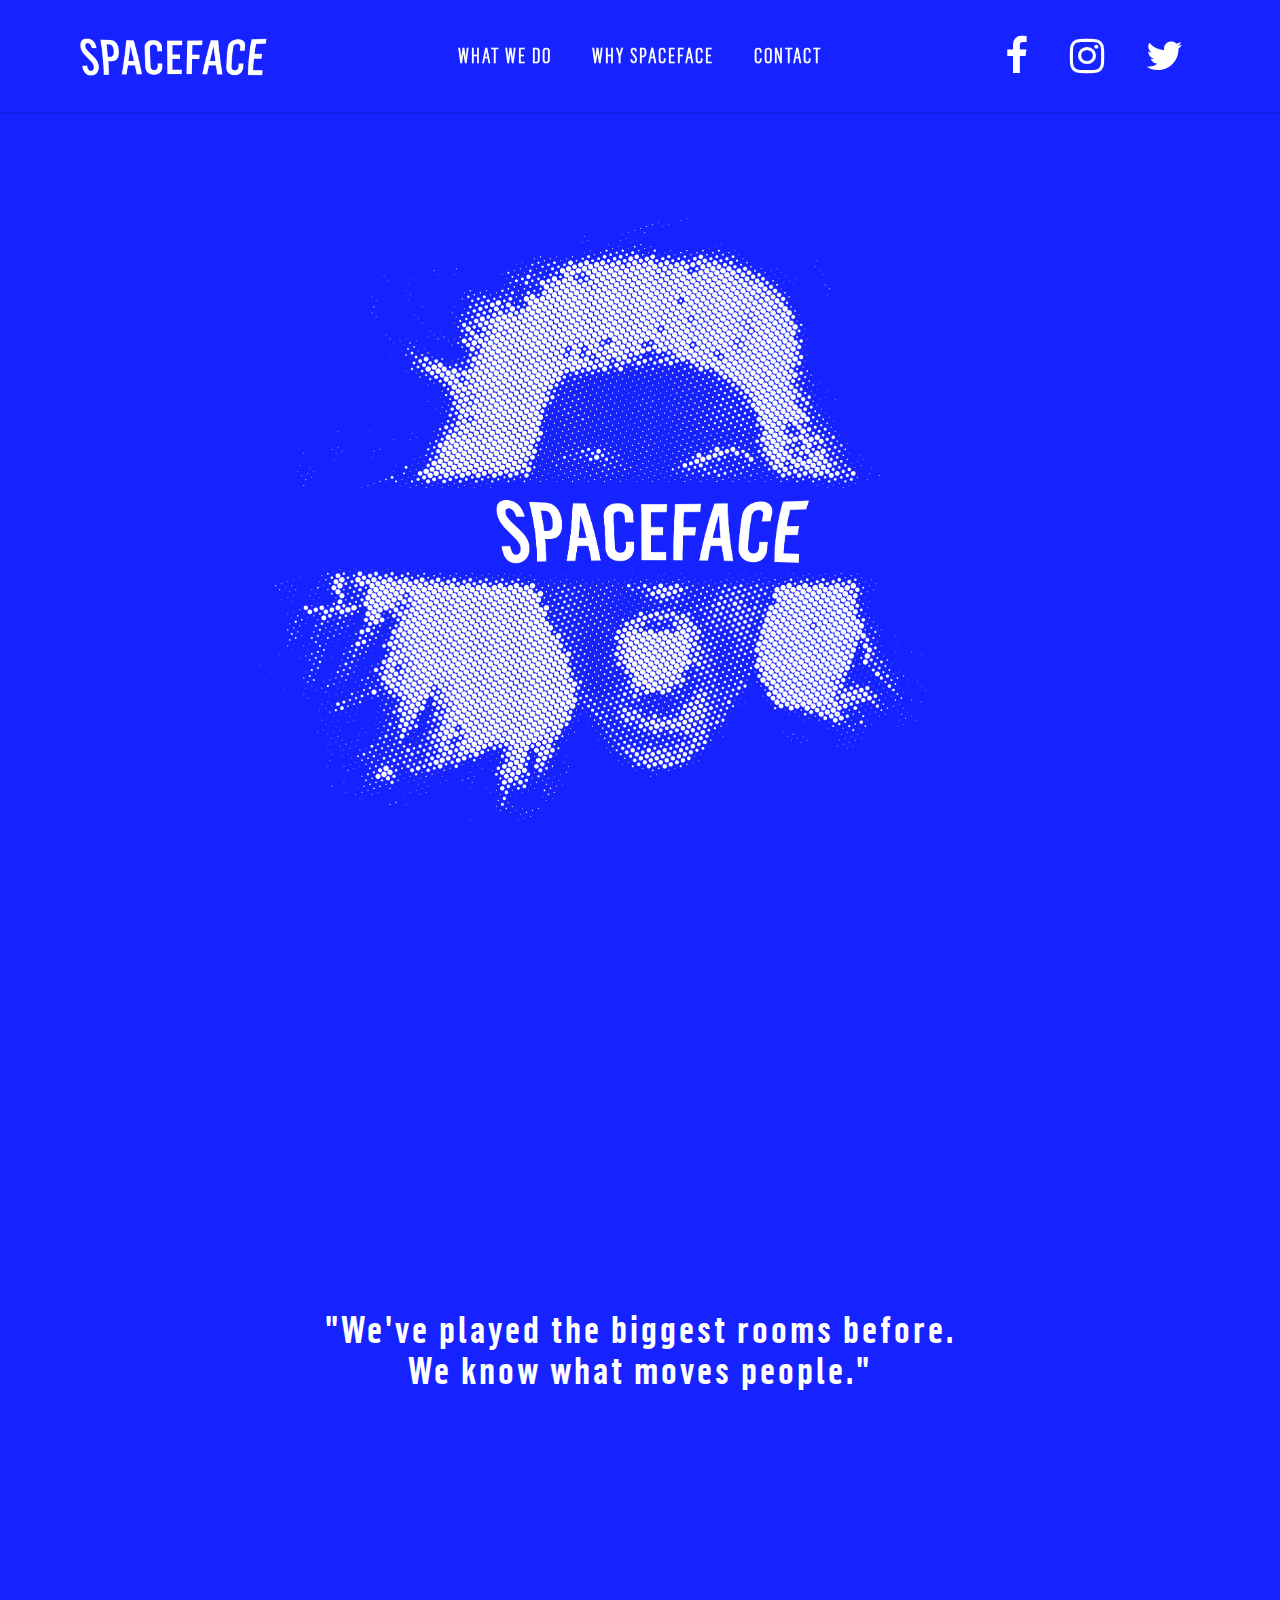
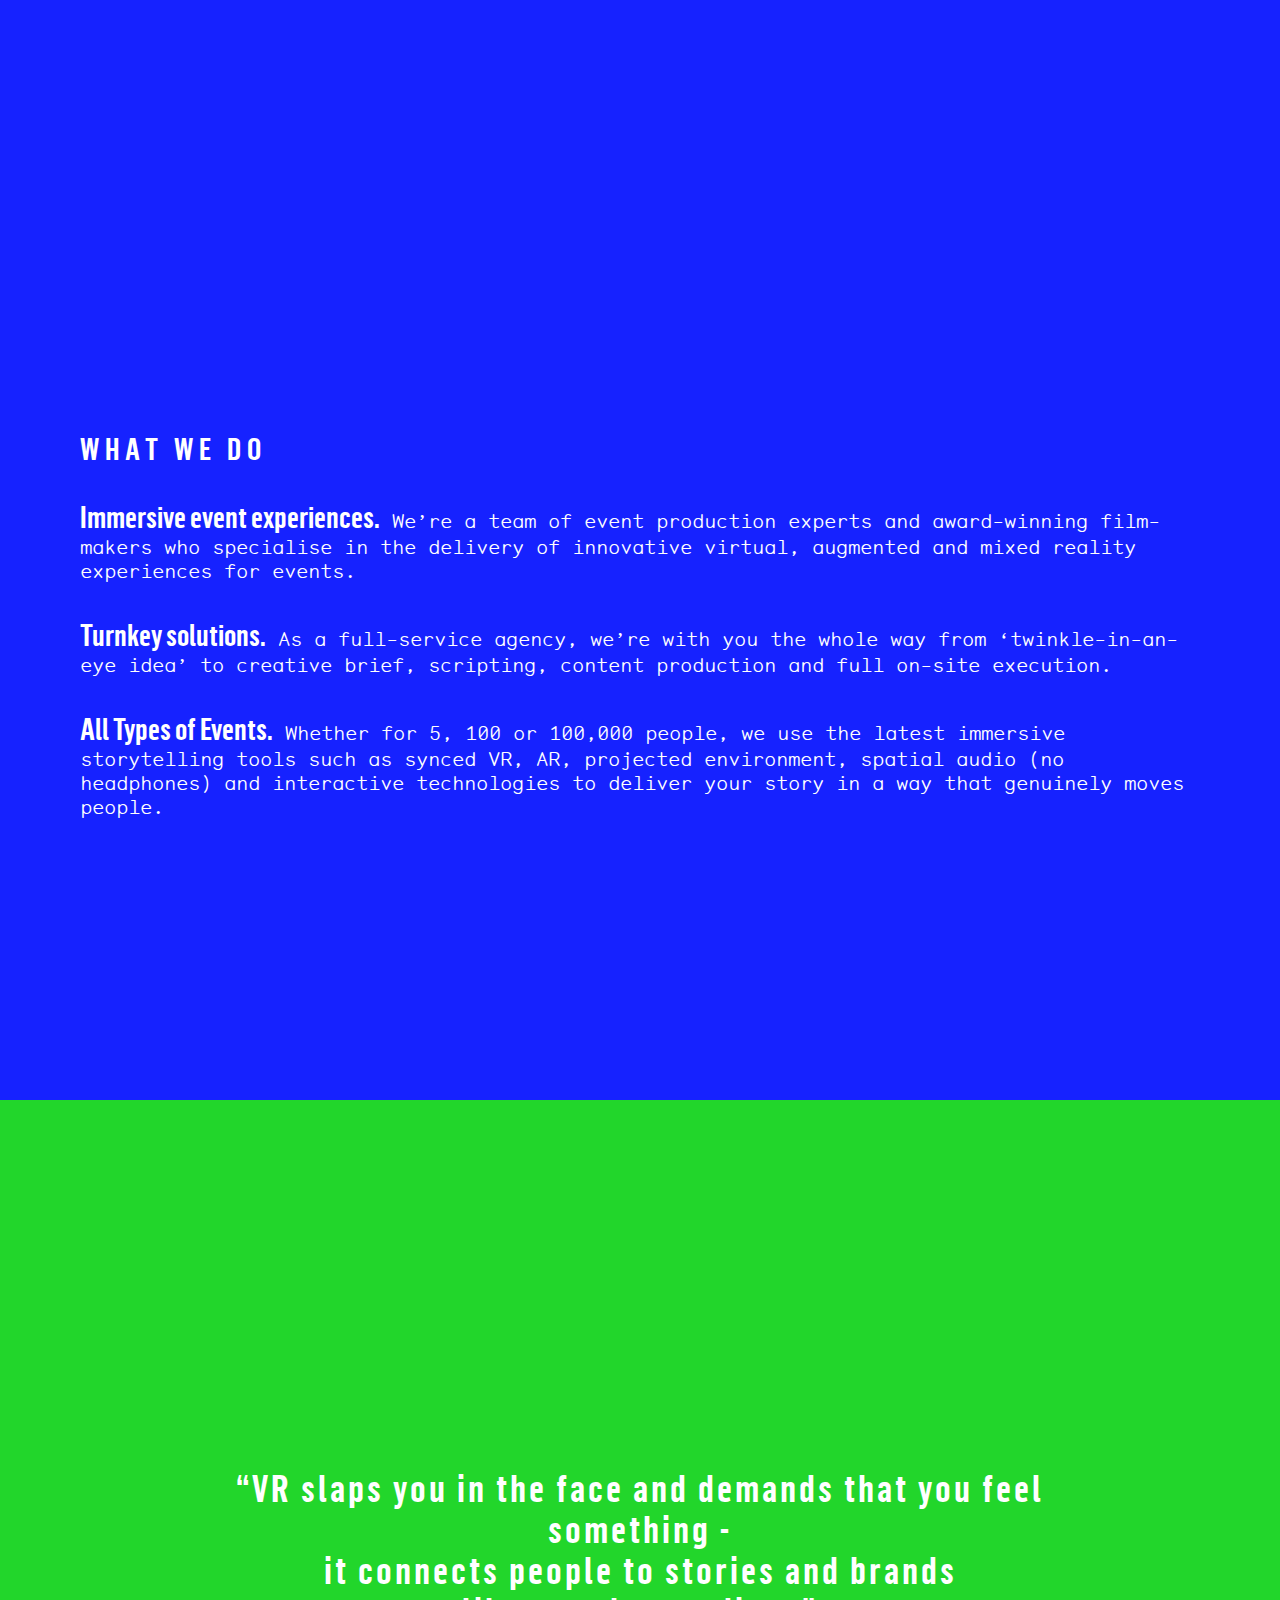
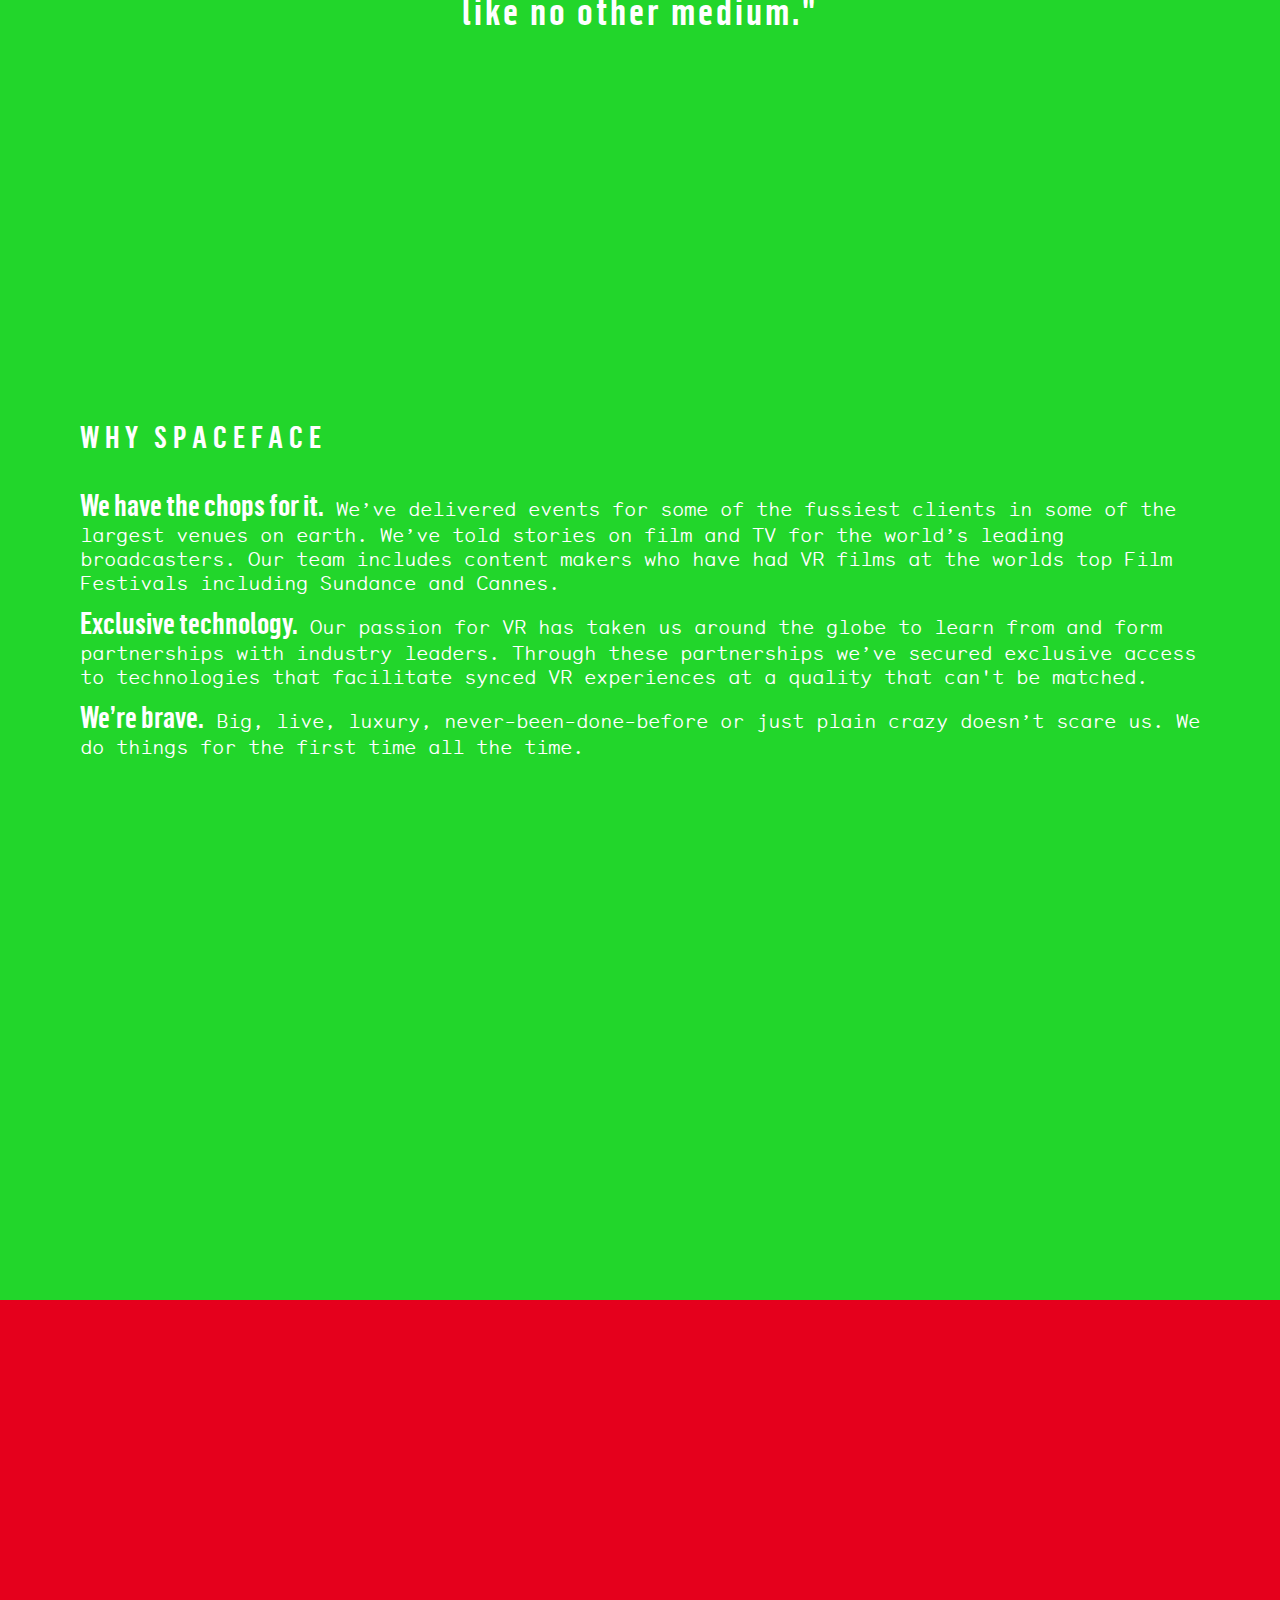
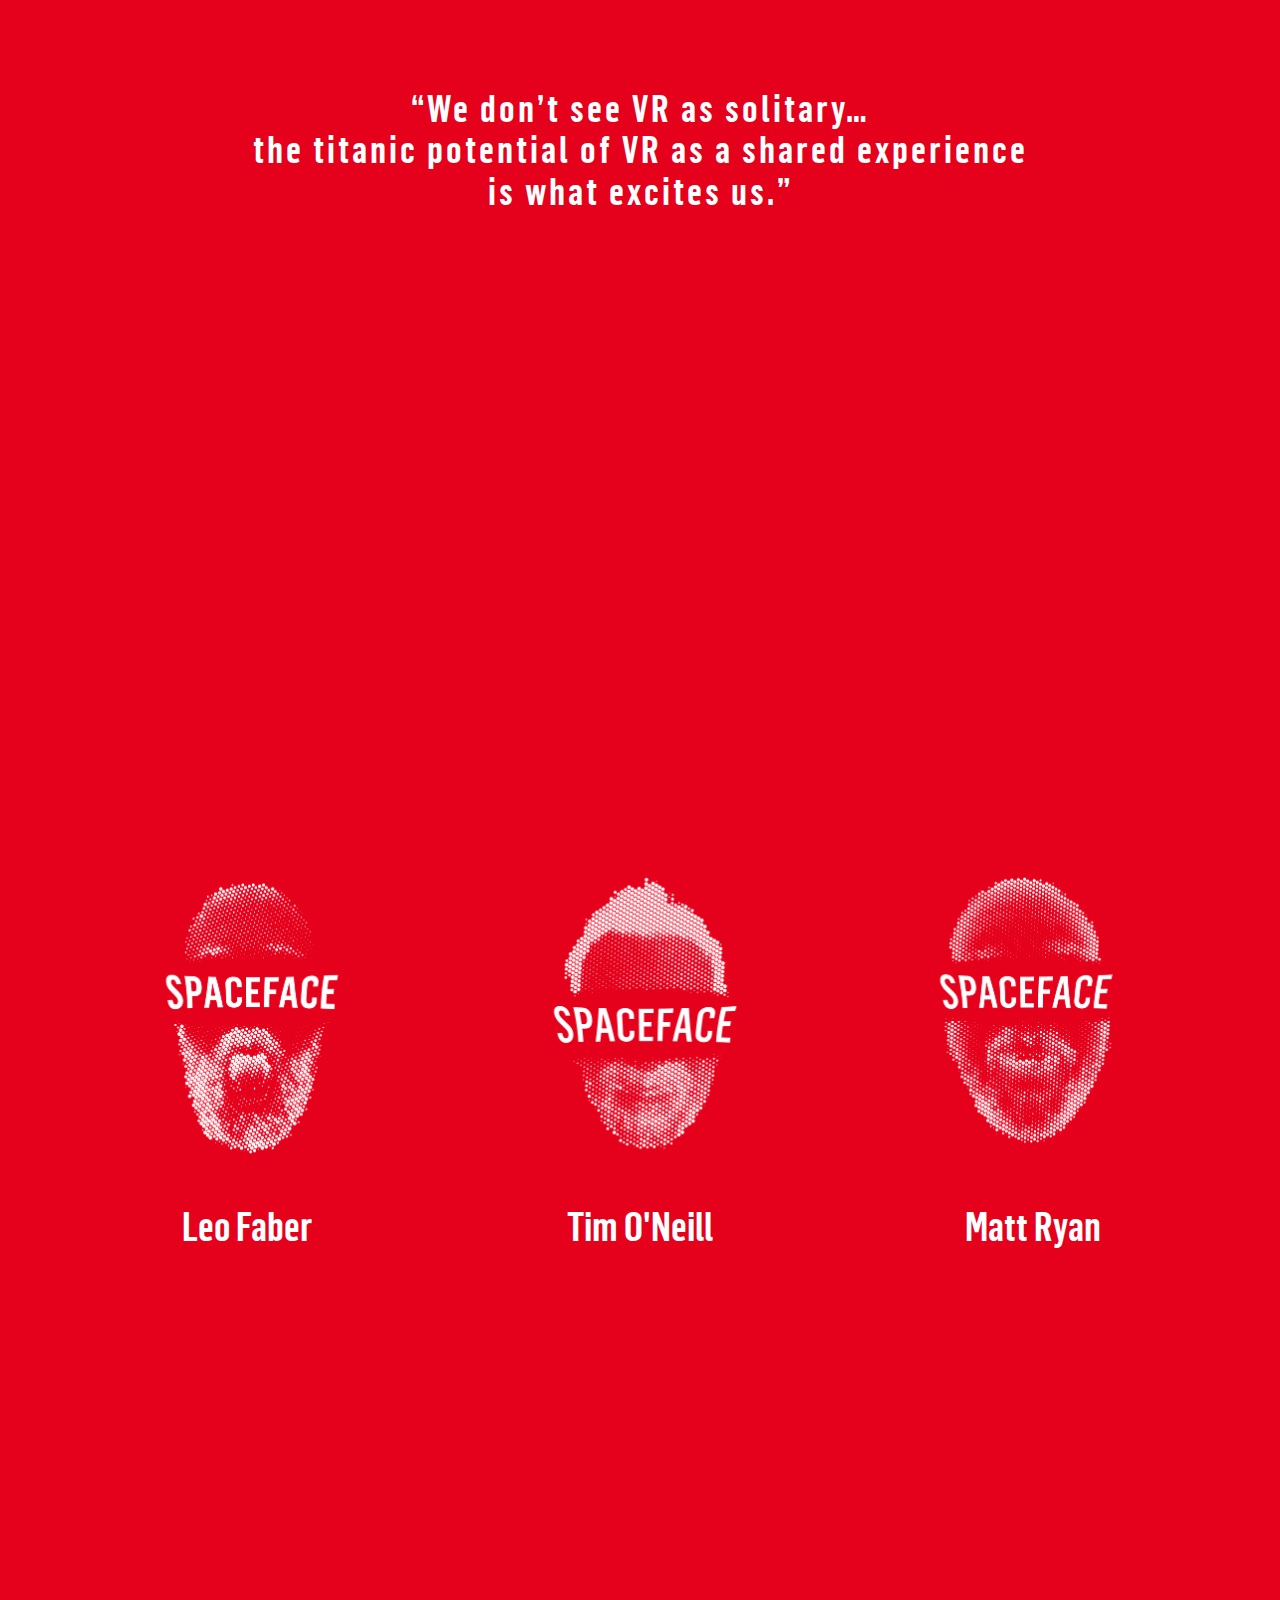
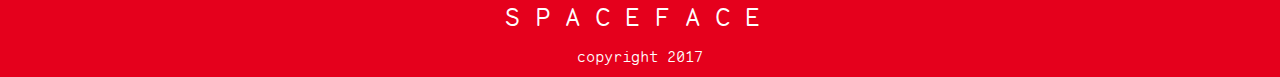
==== commit 66b93e35: "add scroll to top on logo click" ====
--- a/index.html
+++ b/index.html
@@ -29,7 +29,7 @@
 
         <div class="col-sm-3">
           <div class="navbar-brand m-t-1">
-            <a class="text-white" href="https://spaceface.co"><img class="spaceface-logo" alt="Spaceface logo" src="assets/images/sf-logo.png" width="100"></a>
+            <a class="text-white" href="#header4-3"><img class="spaceface-logo" alt="Spaceface logo" src="assets/images/sf-logo.png" width="100"></a>
           </div>
           <div class="navbar-toggler pull-xs-right hidden-md-up btn" data-target="#links1, #links2" data-toggle="collapse">
             <div class="hamburger-icon"></div>
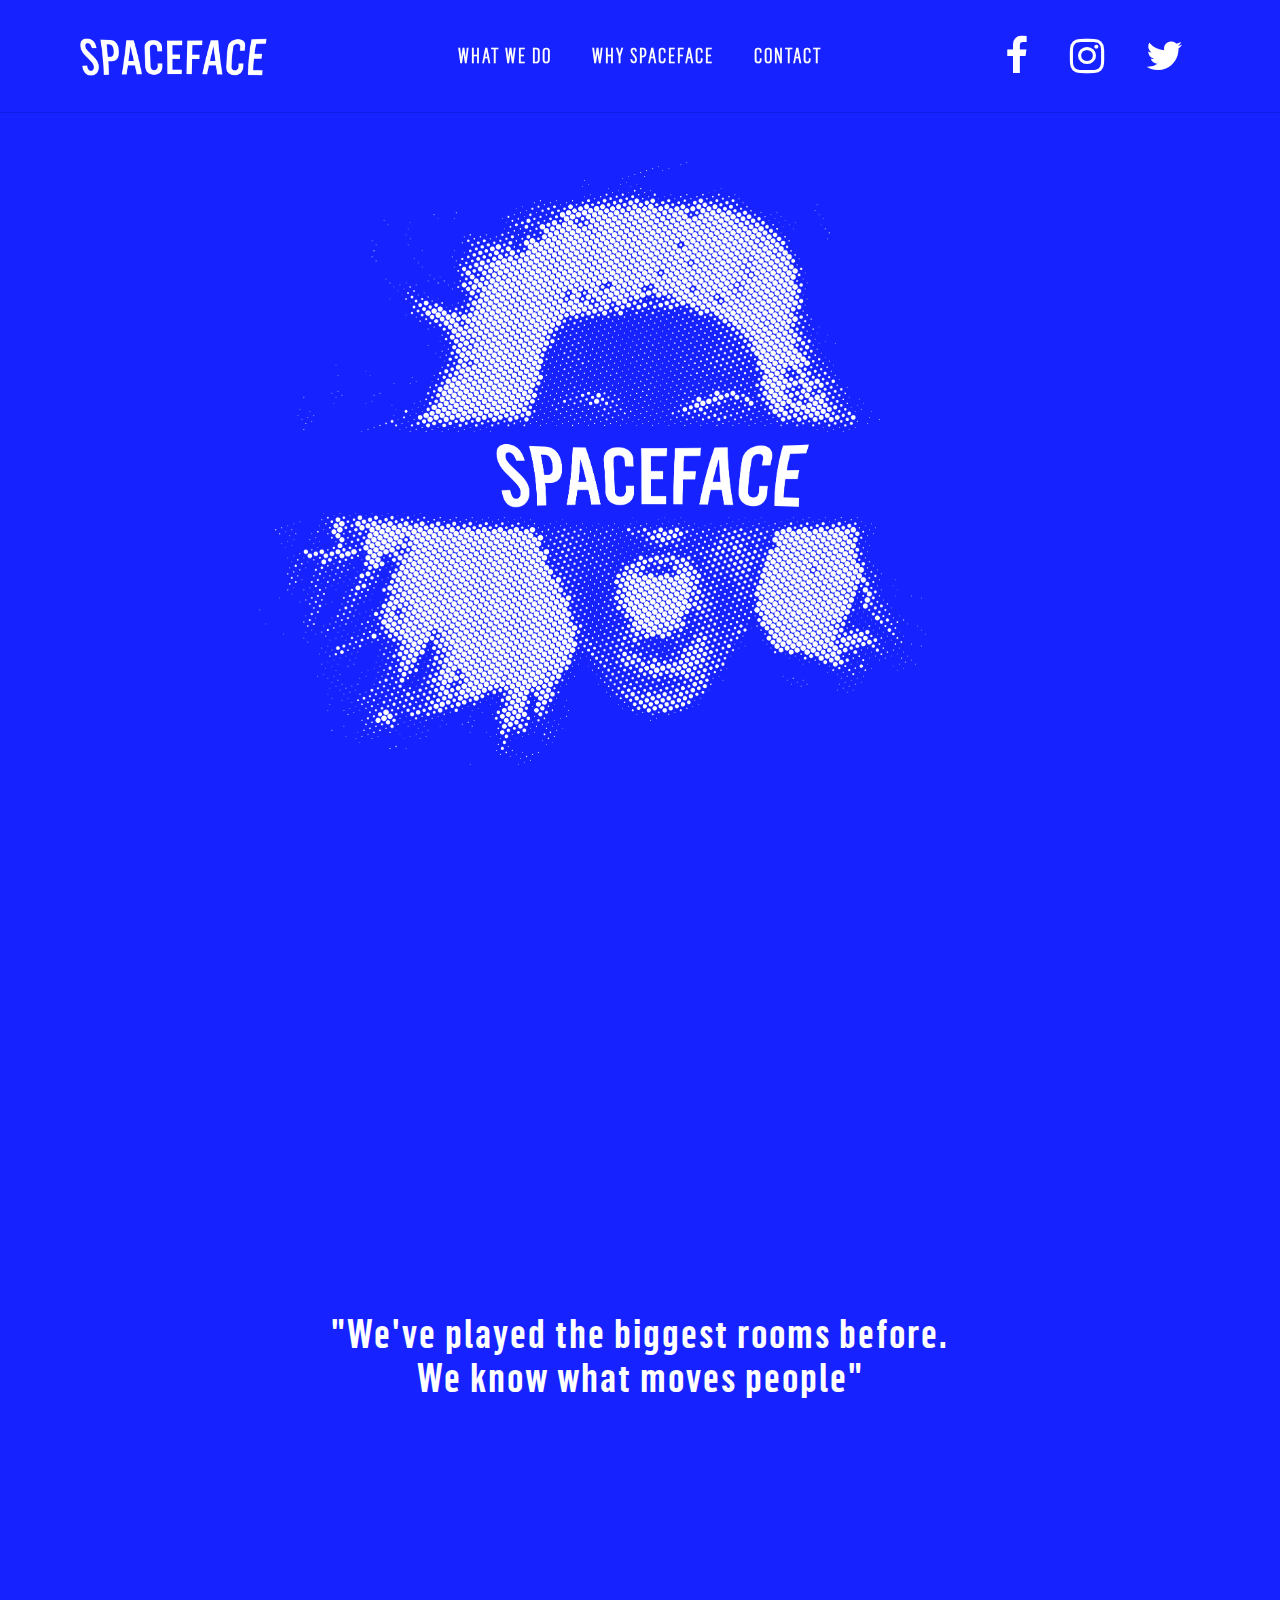
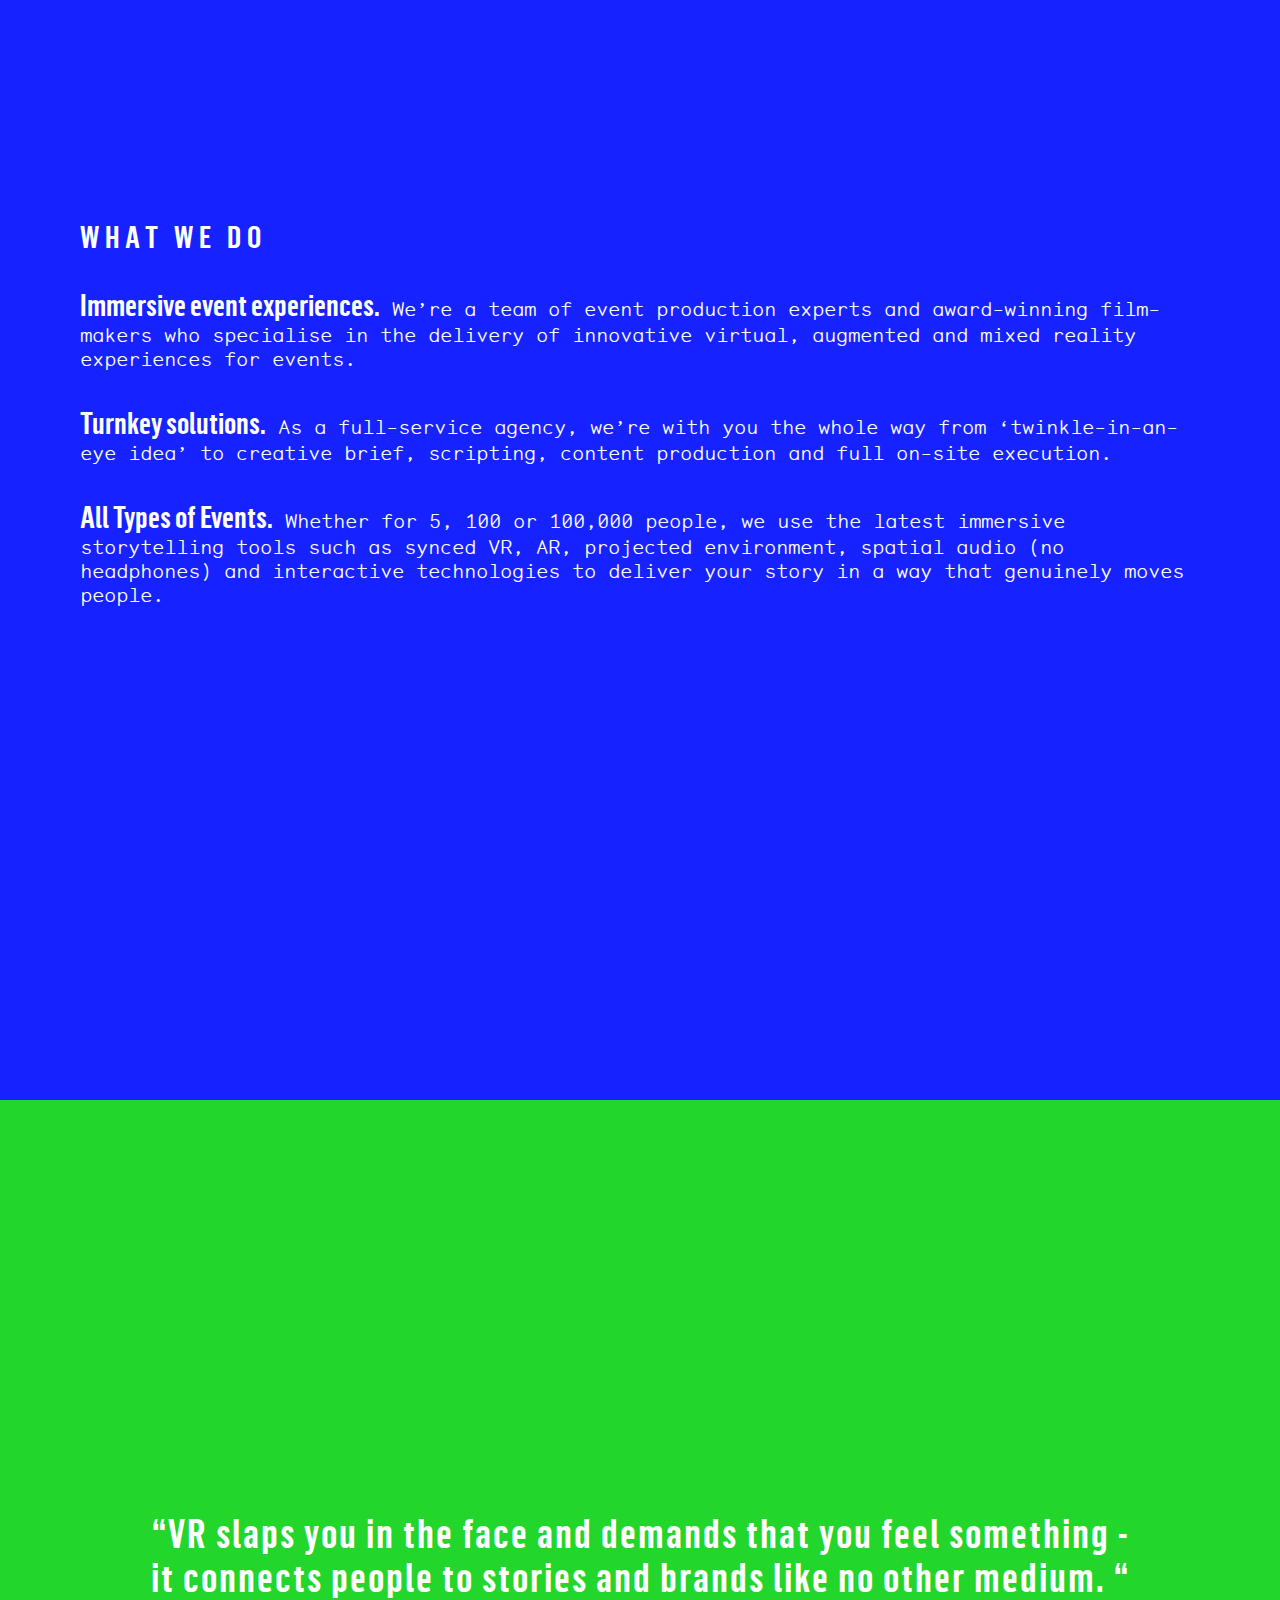
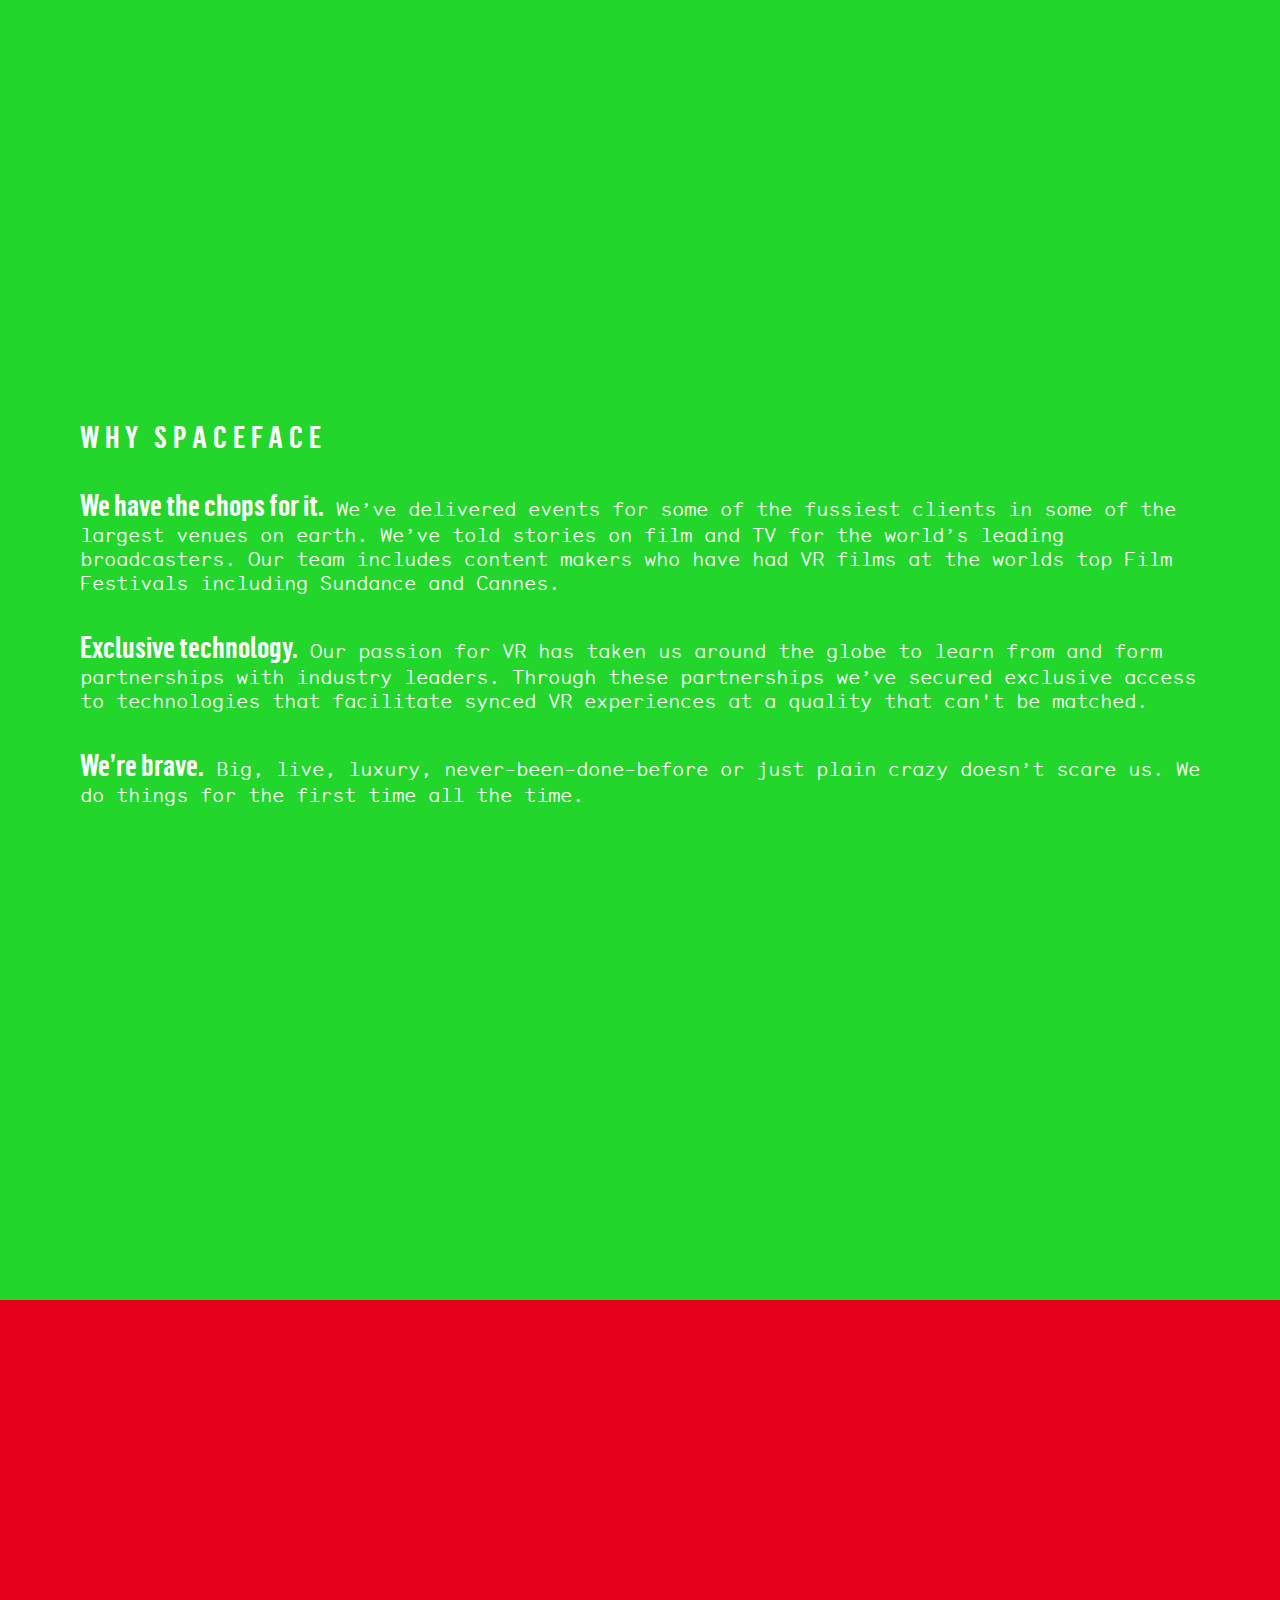
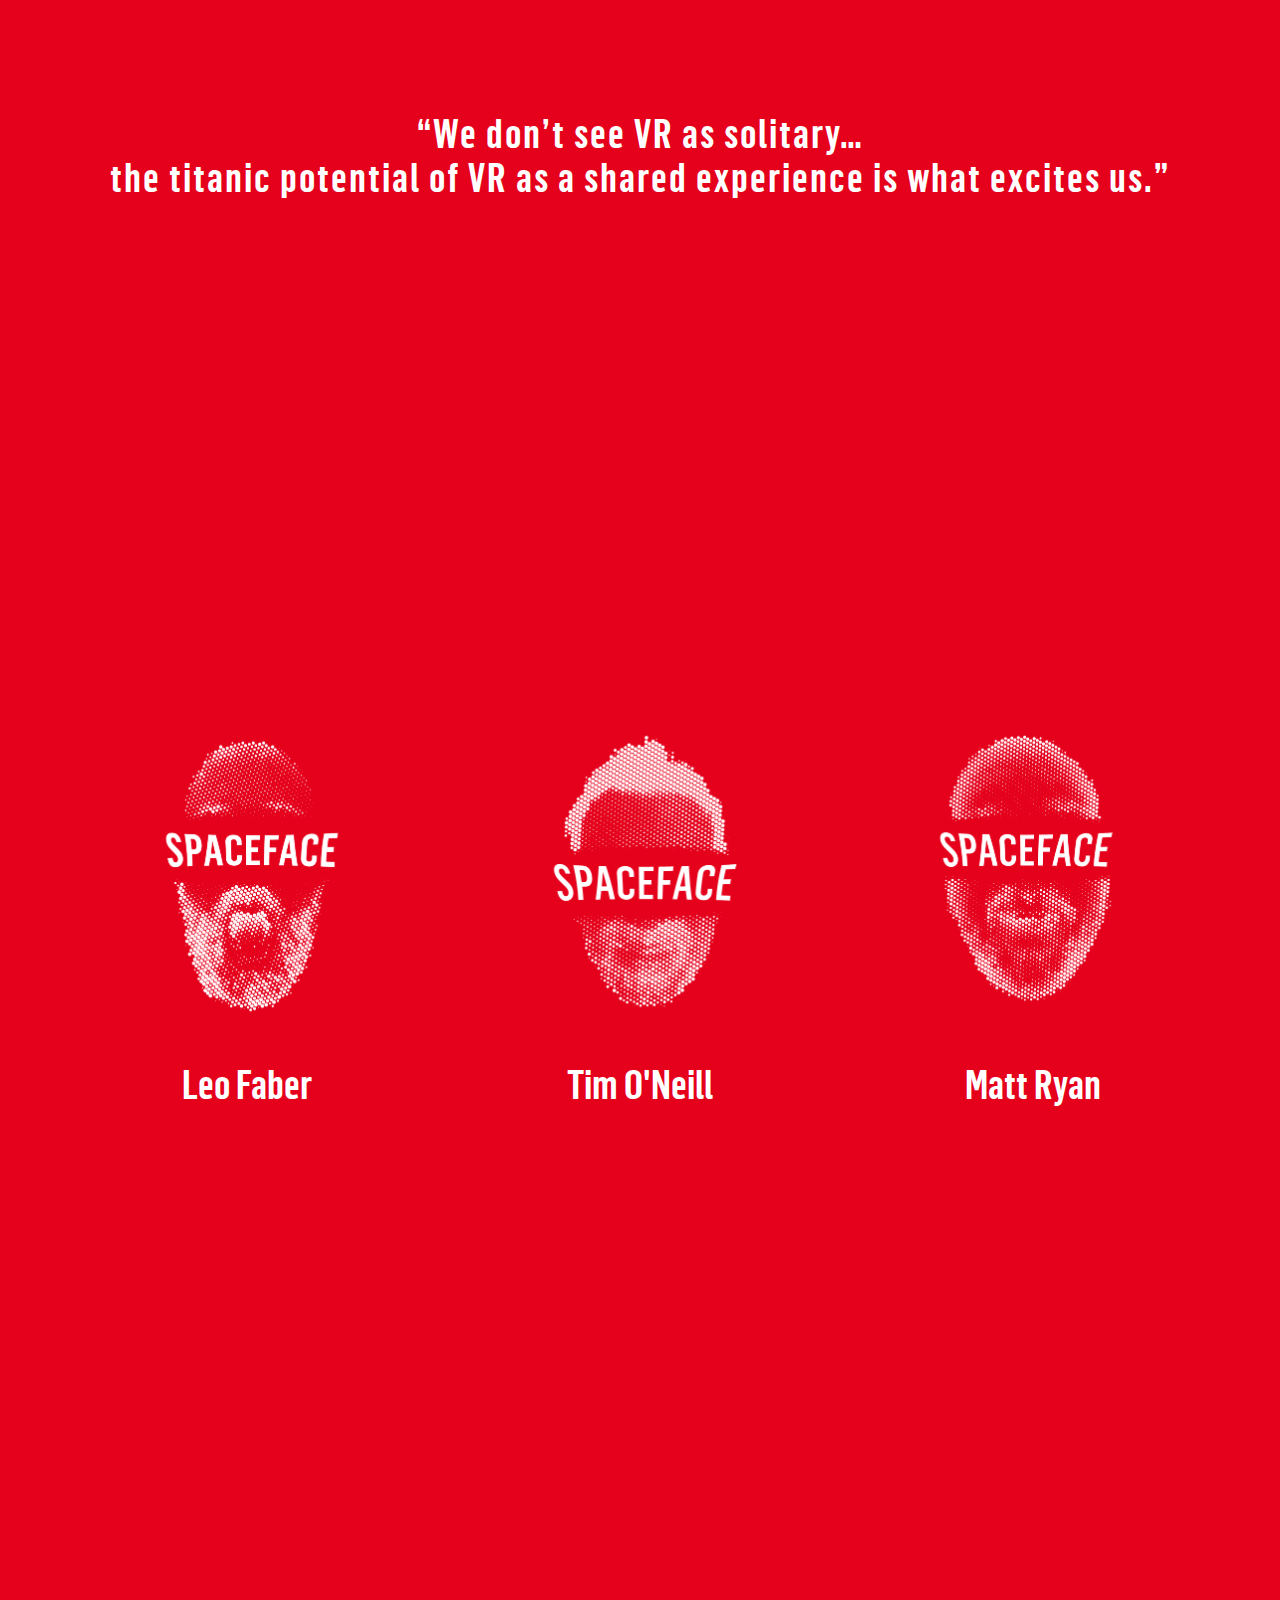
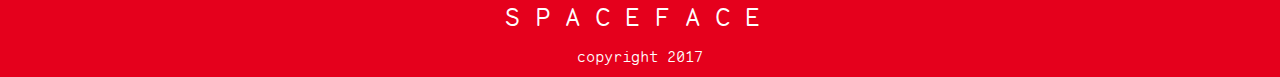
==== commit 2df37368: "add scroll features" ====
--- a/index.html
+++ b/index.html
@@ -73,12 +73,12 @@
 
 
   <header class="mbr-box mbr-section mbr-section--relative mbr-section--full-height mbr-section--bg-adapted" data-rv-view="8"
-    id="header4-3" style="background-color: rgb(22, 34, 255); height: 100vh">
+    id="header4-3" style="background-color: rgb(22, 34, 255);">
     <div class="mbr-box__magnet mbr-box__magnet--center-center mbr-after-navbar">
       <div class="mbr-box__container mbr-section__container container">
         <div class="row flex-center">
           <div class=" col-sm-10">
-            <div class="mbr-hero m-b-hero-3 m-t-hero-4">
+            <div class="mbr-hero">
               <img alt="SpaceFace Logo" class="hero-image" src="assets/images/spaceface-header.png">
             </div>
           </div>
@@ -91,14 +91,16 @@
   <section class="mbr-box mbr-section mbr-section--relative mbr-section--full-height mbr-section--bg-adapted" data-rv-view="2"
     id="header4-1" style="background-color: rgb(22, 34, 255);">
     <div class="mbr-box__magnet mbr-box__magnet--sm-padding mbr-box__magnet--center-center top-pad-15">
-      <h3 class="js-zoom">
-        "We've played the biggest rooms before.<br> We know what moves people."
+      <h3 class="js-zoom-1">
+        "We've <span class="medium-quote">played</span> the <span class="large-font">biggest</span> rooms before.<br>
+        <span class="medium-quote">We know what</span> <span class="large-quote">moves</span> people"
       </h3>
     </div>
   </section>
 
 
-  <section class="flex-center mbr-section mbr-section--relative mbr-section--bg-adapted" data-rv-view="28" id="header4-a" style="background-color: rgb(22, 34, 255);">
+  <section class="mbr-box mbr-section mbr-section--relative mbr-section--full-height mbr-section--bg-adapted" data-rv-view="28"
+    id="header4-a" style="background-color: rgb(22, 34, 255);">
     <div class="container" id="what-we-do-section">
       <div class="row">
         <div class="what-we-do col-sm-12 pad-b-3">
@@ -138,8 +140,10 @@
   <section class="mbr-box mbr-section mbr-section--relative mbr-section--full-height mbr-section--bg-adapted" data-rv-view="14"
     id="header4-5" style="background-color: rgb(34, 214, 43);">
     <div class="mbr-box__magnet mbr-box__magnet--sm-padding mbr-box__magnet--center-center">
-      <h3 class="js-zoom">
-        “VR slaps you in the face and demands that you feel something - <br> it connects people to stories and brands<br>like no other medium."
+      <h3 class="js-zoom-2">
+        “VR slaps you in the face and demands that you feel something - <br>
+        <span>it connects people to stories and brands</span>
+        <span>like no other medium. “</span>
       </h3>
     </div>
   </section>
@@ -161,12 +165,16 @@
               and Cannes.
             </p>
 
+            <br>
+
             <p class="text-left">
               <strong class="hero-text">Exclusive technology.</strong> Our passion for VR has taken us around the globe to
               learn from and form partnerships with industry leaders. Through these partnerships we’ve secured exclusive
               access to technologies that facilitate synced VR experiences at a quality that can't be matched.
             </p>
 
+            <br>
+
             <p class="text-left">
               <strong class="hero-text">We’re brave.</strong> Big, live, luxury, never-been-done-before or just plain crazy
               doesn’t scare us. We do things for the first time all the time.
@@ -183,21 +191,22 @@
   <section class="mbr-box mbr-section mbr-section--relative mbr-section--full-height mbr-section--bg-adapted" data-rv-view="17"
     id="header4-6" style="background-color: rgb(229, 0, 28);">
     <div class="mbr-box__magnet mbr-box__magnet--sm-padding mbr-box__magnet--center-center">
-      <h3 class="js-zoom">
-        “We don’t see VR as solitary…<br> the titanic potential of VR as a shared experience<br> is what excites us.”
+      <h3 class="js-zoom-3">
+        “We don’t see VR as solitary…<br>
+        <span>the titanic potential of VR as a shared experience is what excites us.”</span>
       </h3>
     </div>
   </section>
 
   <!--  Contact -->
-  <section class="flex-center mbr-section mbr-section--relative" id="hover-section" style="background-color: rgb(229, 0, 28);">
-    <div id="contact-section" class="mbr-section__container container">
+  <section class="mbr-section mbr-section--relative" id="hover-section" style="background-color: rgb(229, 0, 28); height: 100vh;">
+    <div id="contact-section" class="mbr-section__container mbr-section__container--std-top-padding container flex-center">
       <div class="row">
 
         <div class="col-sm-4 text-center js-hover-contact">
           <a class="js-showLeo">
-            <img src="assets/images/spaceface-leo.png" alt="Leo's head" class="team-head">
-          </a>
+                    <img src="assets/images/spaceface-leo.png" alt="Leo's head" class="team-head">
+                  </a>
 
           <!-- The Modal Trigger -->
           <a class="modal-link js-showLeo">
@@ -209,24 +218,23 @@
               <img class="modal-img" src="assets/images/leo-profile.jpg" alt="Profile image of Leo">
               <p class="white-text modal-text">
                 Leo is an executive producer with over 20 years experience as a producer, director and writer in the television and film
-                industries. After first trying VR with JP Marin (SBS head of digital) he was hooked. 
+                industries. After first trying VR with JP Marin (SBS head of digital) he was hooked.
               </p>
               <p class="white-text modal-text">
                 In 2015 Leo started making VR content, producing and directing numerous VR experiences for brands such as Intel, Audi, Facebook,
                 Samsung, Jaguar and Semi-Permanent. Prior to drinking the VR ‘Kool-Aid’ Leo spent many years experience in
                 the development and production of factual television and created hundreds of hours of programming for both
                 Australian and international broadcasters such as the BBC, National Geographic, Discovery, Channel 4 and
-                ITV. 
-              </p>
-              <p class="white-text modal-text">
-                In 2016, he founded Badfaith VR, with video artist Shaun GladwelI, creating ORBITAL VANITAS which premiered
-                as part of official selection at Sundance 2017. Leo loves VR’s ability to connect and immerse a larger group
-                of people using a more social approach.
+                ITV.
+              </p>
+              <p class="white-text modal-text">
+                In 2016, he founded Badfaith VR, with video artist Shaun GladwelI, creating ORBITAL VANITAS which premiered as part of official
+                selection at Sundance 2017. Leo loves VR’s ability to connect and immerse a larger group of people using
+                a more social approach.
               </p>
               <p class="white-text modal-text">
                 Email: <a class="green-text" href="mailto:leo@spaceface.co" target="_blank">leo@spaceface.co</a>
-                <br>
-                Phone: <a class="green-text" href="tel:+6128991160">+612 899 1160</a>
+                <br> Phone: <a class="green-text" href="tel:+6128991160">+612 899 1160</a>
               </p>
               <h4 class="team-head__text title-overlay pad-1"><strong>Leo Faber</strong></h4>
               <a class="close-modal">
@@ -240,8 +248,8 @@
 
         <div class="col-sm-4 text-center js-hover-contact">
           <a class="js-showTim">
-            <img src="assets/images/spaceface-tim.png" alt="Tim's head" class="team-head">
-          </a>
+                    <img src="assets/images/spaceface-tim.png" alt="Tim's head" class="team-head">
+                  </a>
           <!-- The Modal Trigger -->
           <a class="modal-link js-showTim">
             <p class="team-head__text js-hide-Tim modal-link__text"><strong>Tim O'Neill</strong></p>
@@ -260,7 +268,7 @@
               </p>
               <p class="white-text modal-text">
                 With a depth of experience and knowledge Tim has delivered world class events including Sydney 2000 Anniversary Concerts
-                & Ceremonies, CHOGM 2011, FIFA World Cup Bid, FIFA Fanfest, FFA World Cup bid, MLB Series Launch, Pan-Pacific
+                & Ceremonies, CHOGM 2011, FIFA World Cup Bid, FIFA Fanfest, MLB Series Launch, Pan-Pacific
                 Championships 2014, Cricket World Cup 2015.
               </p>
               <p class="white-text modal-text">
@@ -273,8 +281,7 @@
               </p>
               <p class="white-text modal-text">
                 Email: <a class="green-text" href="mailto:tim@spaceface.co" target="_blank">tim@spaceface.co</a>
-                <br>
-                Phone: <a class="green-text" href="tel:+6128991160">+612 899 1160</a>
+                <br> Phone: <a class="green-text" href="tel:+6128991160">+612 899 1160</a>
               </p>
               <h4 class="team-head__text title-overlay pad-1"><strong>Tim O'Neill</strong></h4>
               <a class="close-modal">
@@ -288,8 +295,8 @@
 
         <div class="col-sm-4 text-center js-hover-contact">
           <a class="js-showMatt">
-            <img src="assets/images/spaceface-matt.png" alt="Matt's head" class="team-head">
-          </a>
+                    <img src="assets/images/spaceface-matt.png" alt="Matt's head" class="team-head">
+                  </a>
           <!-- The Modal Trigger -->
           <a class="modal-link js-showMatt">
             <p class="team-head__text js-hide-Matt modal-link__text"><strong>Matt Ryan</strong></p>
@@ -303,24 +310,21 @@
                 that allowed him to smoothly make the transition into the field of spatial design in the events industry.
               </p>
               <p class="white-text modal-text">
-                Co founding Licorice Productions in 2008, his wealth of knowledge and attention to detail secured him
-                work, through clients, with some of the world’s biggest brands including Hermes, Louis Vuitton, Tiffany &
-                Co, H&M, Magic Millions, Tennis Australia, FIFA, Marie Claire, Moet & Chandon, Aperol & Veuve Clicquot,
-              </p>
-              <p class="white-text modal-text">
-                Working with world class clients has given Matt an unrivalled confidence that makes him renowned as
-                a master for turning event ideas into reality.
-              </p>
-              <p class="white-text modal-text">
-                Matt’s energised by VR and its power to push boundaries, immerse people and control and warp the physics
-                of their reality.
+                Co founding Licorice Productions in 2008, his wealth of knowledge and attention to detail secured him work, through clients,
+                with some of the world’s biggest brands including Hermes, Louis Vuitton, Tiffany & Co, H&M, Magic Millions,
+                Tennis Australia, FIFA, Marie Claire, Moet & Chandon, Aperol & Veuve Clicquot,
+              </p>
+              <p class="white-text modal-text">
+                Working with world class clients has given Matt an unrivalled confidence that makes him renowned as a master for turning
+                event ideas into reality.
+              </p>
+              <p class="white-text modal-text">
+                Matt’s energised by VR and its power to push boundaries, immerse people and control and warp the physics of their reality.
               </p>
               <p class="white-text modal-text">
                 Email: <a class="green-text" href="mailto:matt@spaceface.co" target="_blank">matt@spaceface.co</a>
-                <br>
-                Phone: <a class="green-text" href="tel:+61289991160">+612 8999 1160</a>
-                <br>
-                Mobile: <a class="green-text" href="tel:+61407071223">+61 407 071 223</a>
+                <br> Phone: <a class="green-text" href="tel:+61289991160">+612 8999 1160</a>
+                <br> Mobile: <a class="green-text" href="tel:+61407071223">+61 407 071 223</a>
               </p>
               <h4 class="team-head__text title-overlay pad-1"><strong>Matt Ryan</strong></h4>
               <a class="close-modal">
--- a/assets/spaceface/css/spaceface-additional.css
+++ b/assets/spaceface/css/spaceface-additional.css
@@ -11,14 +11,6 @@
   border-bottom: 1px solid rgba(0, 0, 0, 0.1);
 }
 
-.green-text {
-  color: #7CFC00;
-}
-
-a:hover {
-  color: blue;
-}
-
 .navbar-toggler {
   position: relative;
   top: 12px;
@@ -40,11 +32,6 @@
 .team-head {
   width: 100%;
   height: auto;
-  transition: .3s ease-in-out;
-}
-
-.team-head:hover {
-  transform: scale(1.2);
 }
 
 .team-head__leo {
@@ -91,11 +78,10 @@
   width: auto;
 }
 
-.js-zoom {
+[class^="js-zoom"] {
   font-family: "flama_condensed_semiboldSBd";
   letter-spacing: 2px;
-  font-size: 25px;
-  transition: all 2s;
+  font-size: 40px;
 }
 
 /* The Modal (background) */
@@ -142,7 +128,7 @@
 }
 
 .modal-img {
-  width: 60%;
+  width: 80%;
   max-width: 300px;
 }
 
@@ -196,27 +182,23 @@
 .hero-image {
   right: 5%;
 }
-/* 
+
 .top-pad-15 {
   position: relative;
   top: 15%;
-} */
+}
 
 
 @media screen and (min-width: 768px) {
   .flex-center {
     display: flex;
     justify-content: center;
-    align-items: center;
   }
   .modal-content {
     width: 33.3%;
   }
   .spaceface-logo {
     width: 80%;
-  }
-  #hover-section, #header4-a {
-    height: 100vh;
   }
 }
 
@@ -228,6 +210,9 @@
     position: relative;
     top: -4em;
   }
+  .js-zoom {
+    font-size: 3.2em;
+  }
   .js-zoom > span {
     left: 0;
     position: relative;
@@ -245,17 +230,7 @@
   .mbr-box__container {
     height: auto;
   }
-  .m-b-hero-3 {
-    margin-bottom: 3em;
-  }
-}
-
-@media screen and (min-width: 768px) {
-  .m-t-hero-4 {
-    margin-top: 4em;
-  }
-}
-
+}
 
 @media screen and (min-width: 768px) and (max-width: 992px) {
   .navbar__items {
@@ -271,9 +246,12 @@
     position: relative;
     bottom: 8em;
   }
+  .js-zoom > span {
+    left: 10%;
+    position: relative;
+  }
   .js-zoom {
-    width: 75%;
-    margin: 0 auto;
+    font-size: 3em;
   }
 }
 
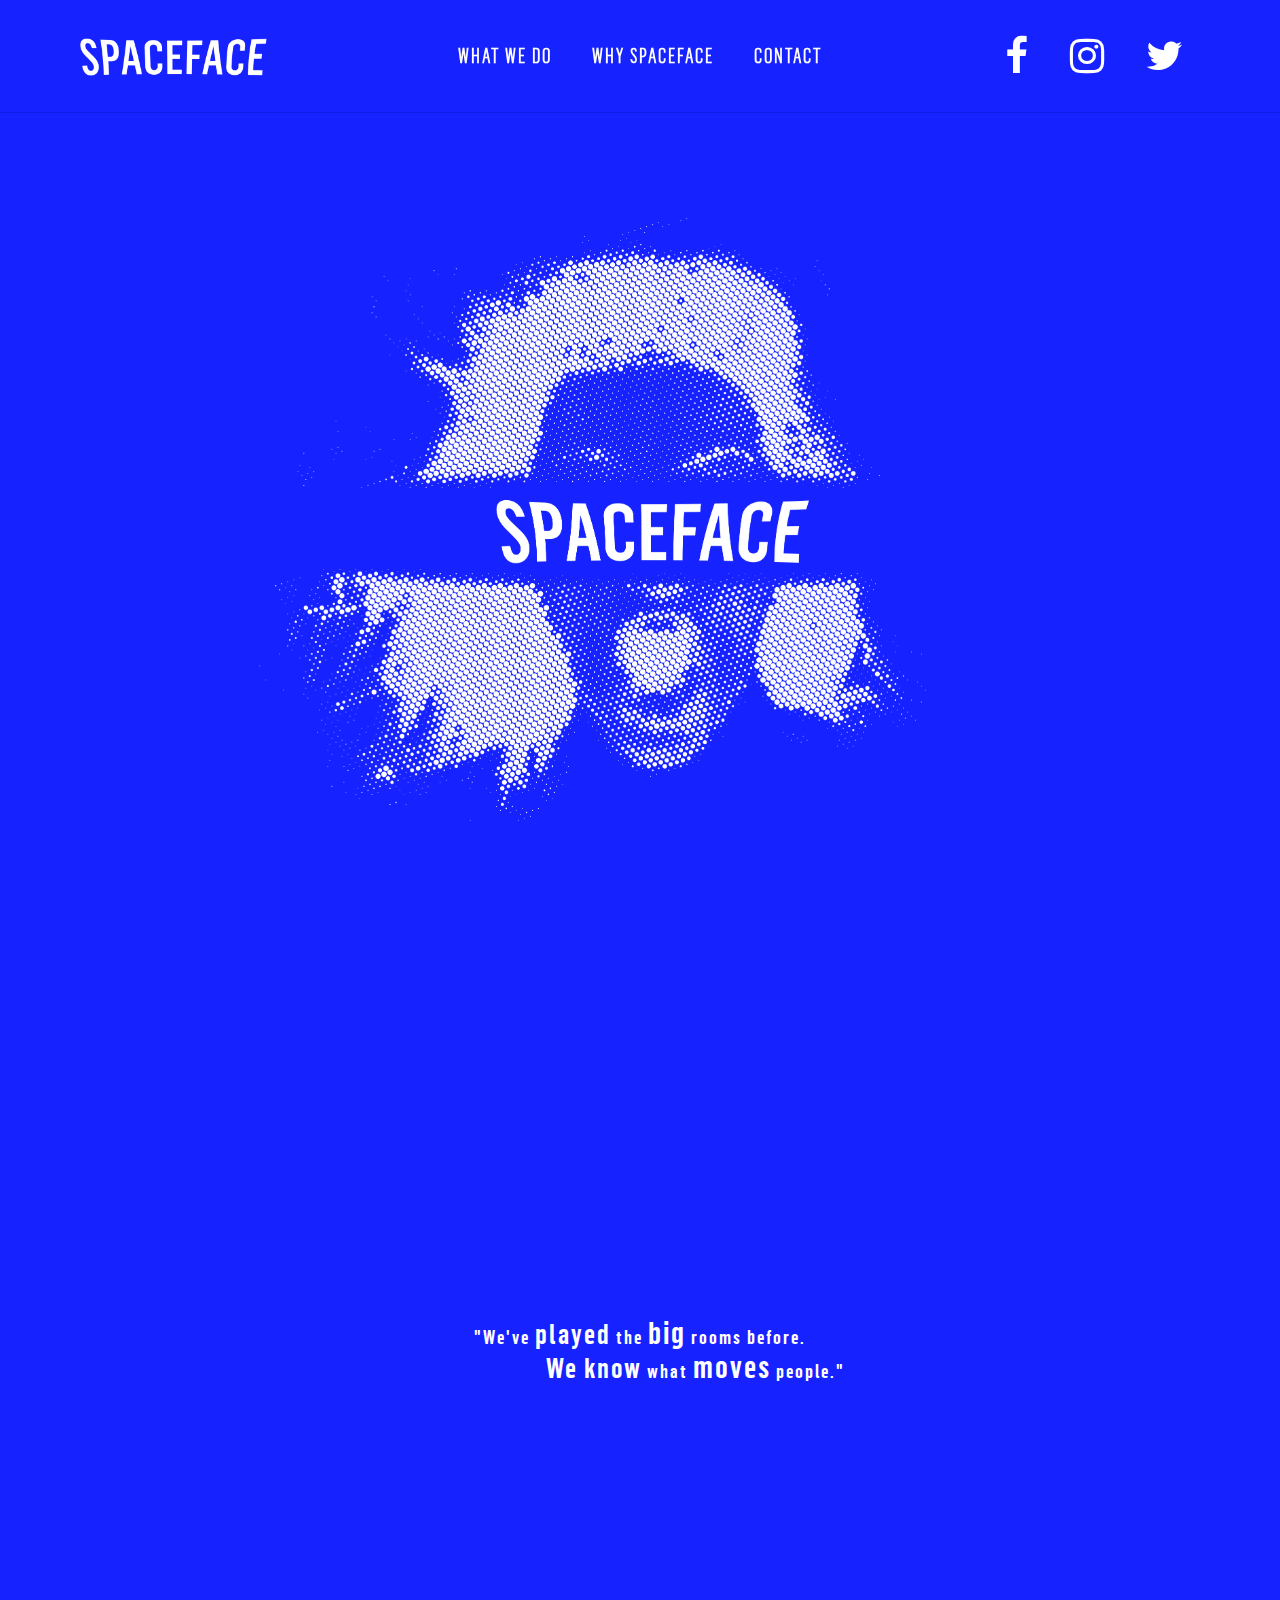
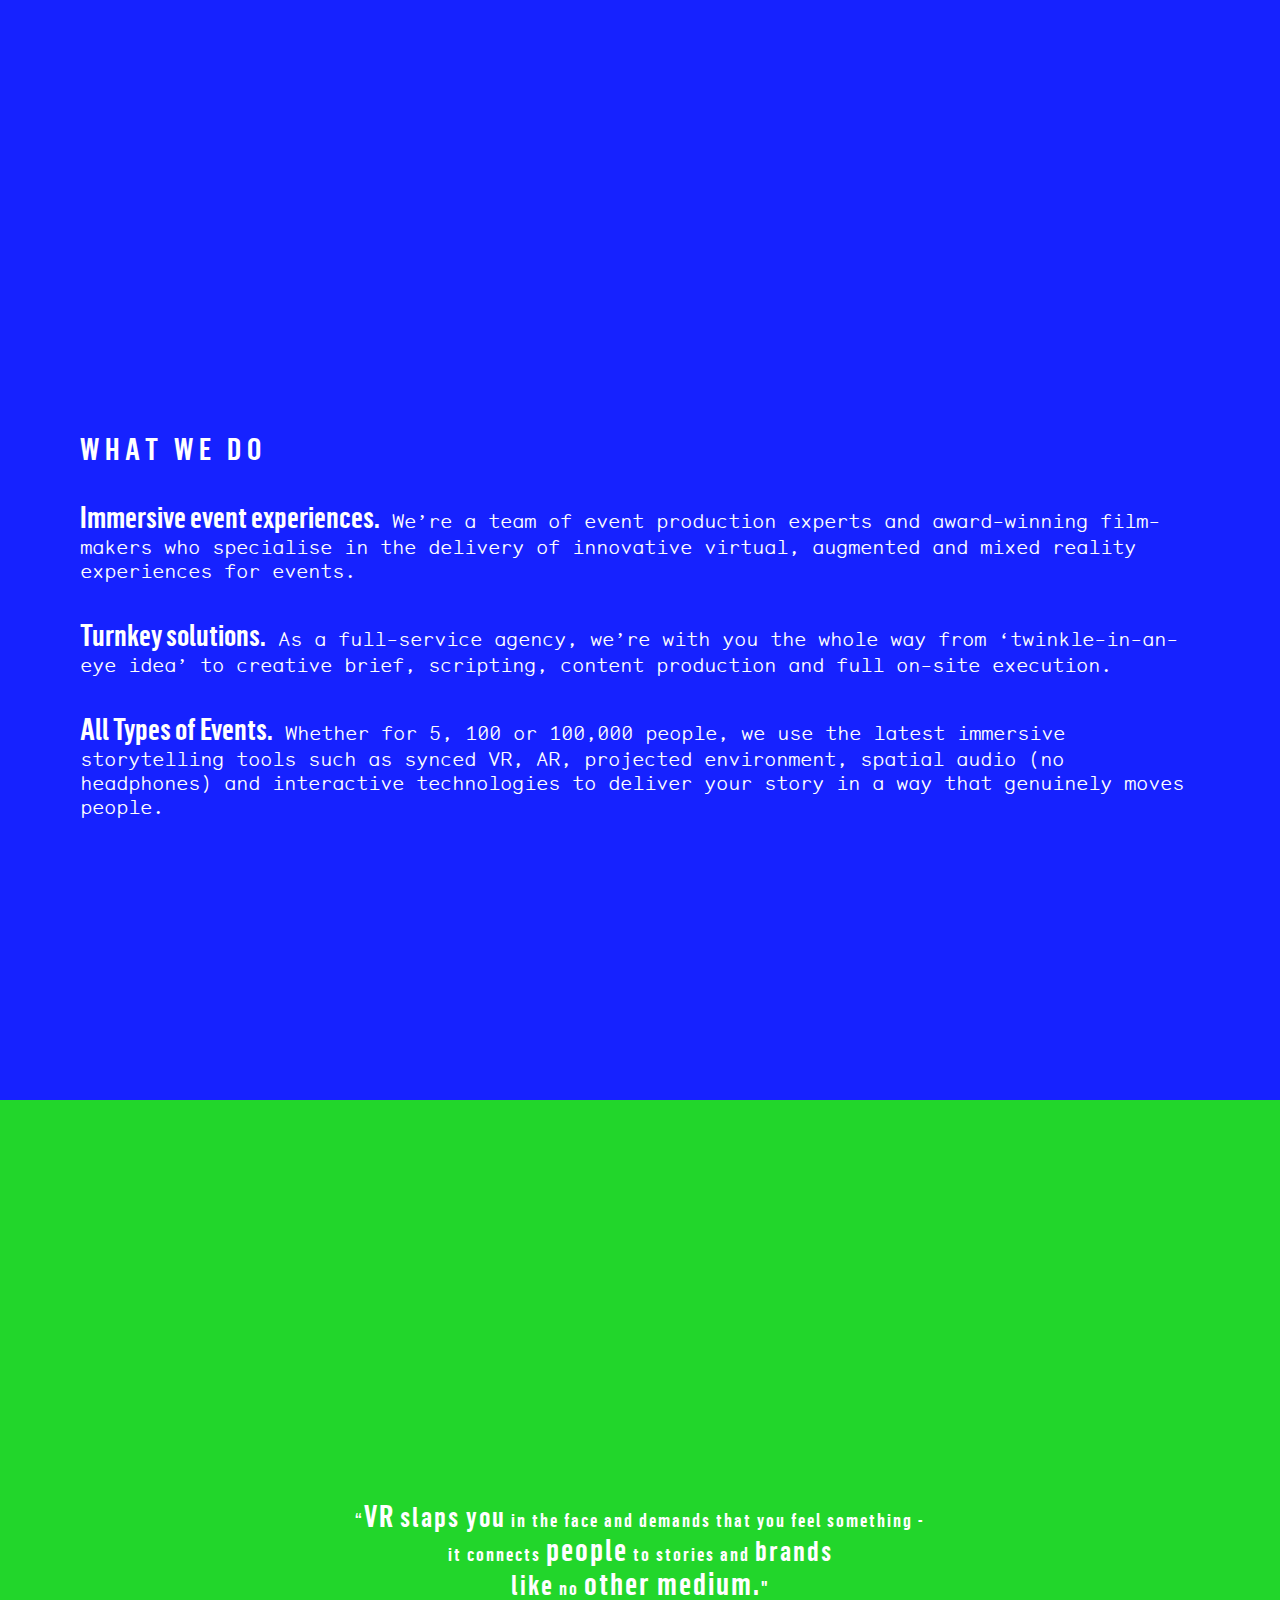
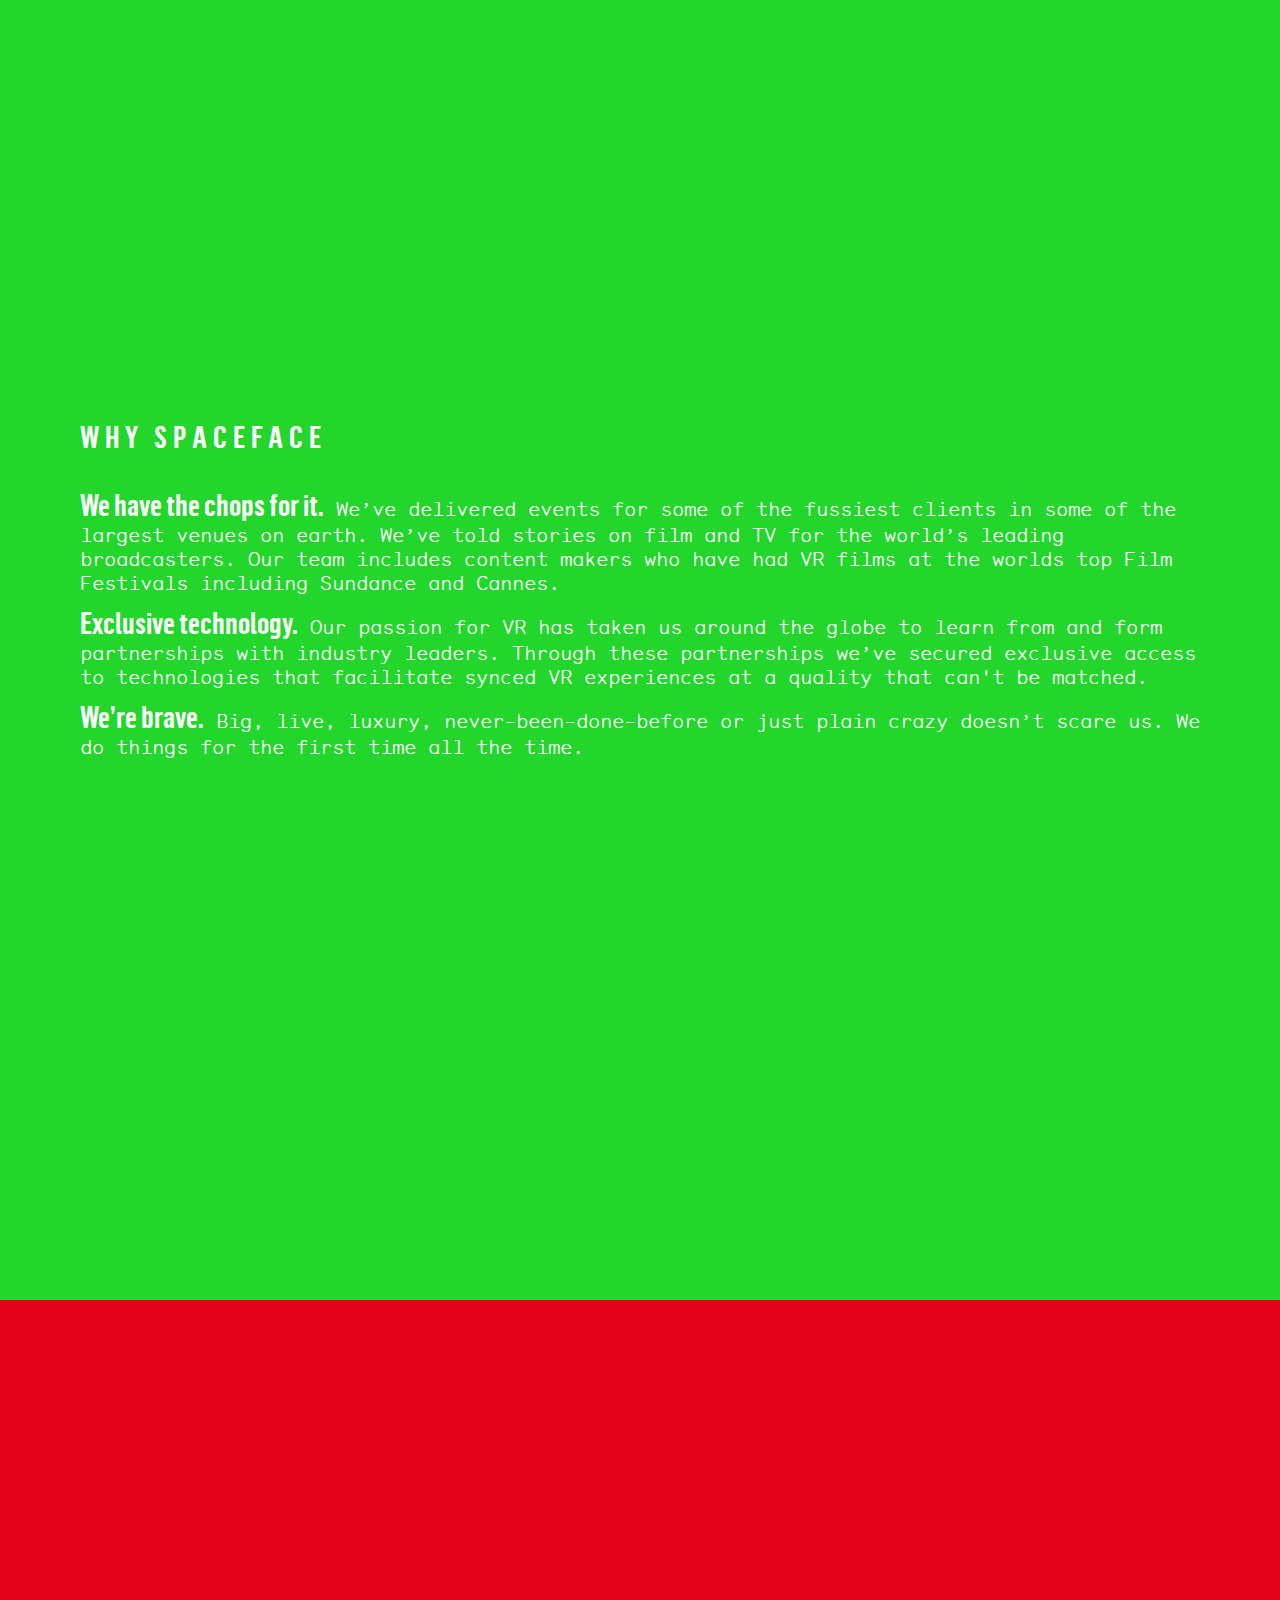
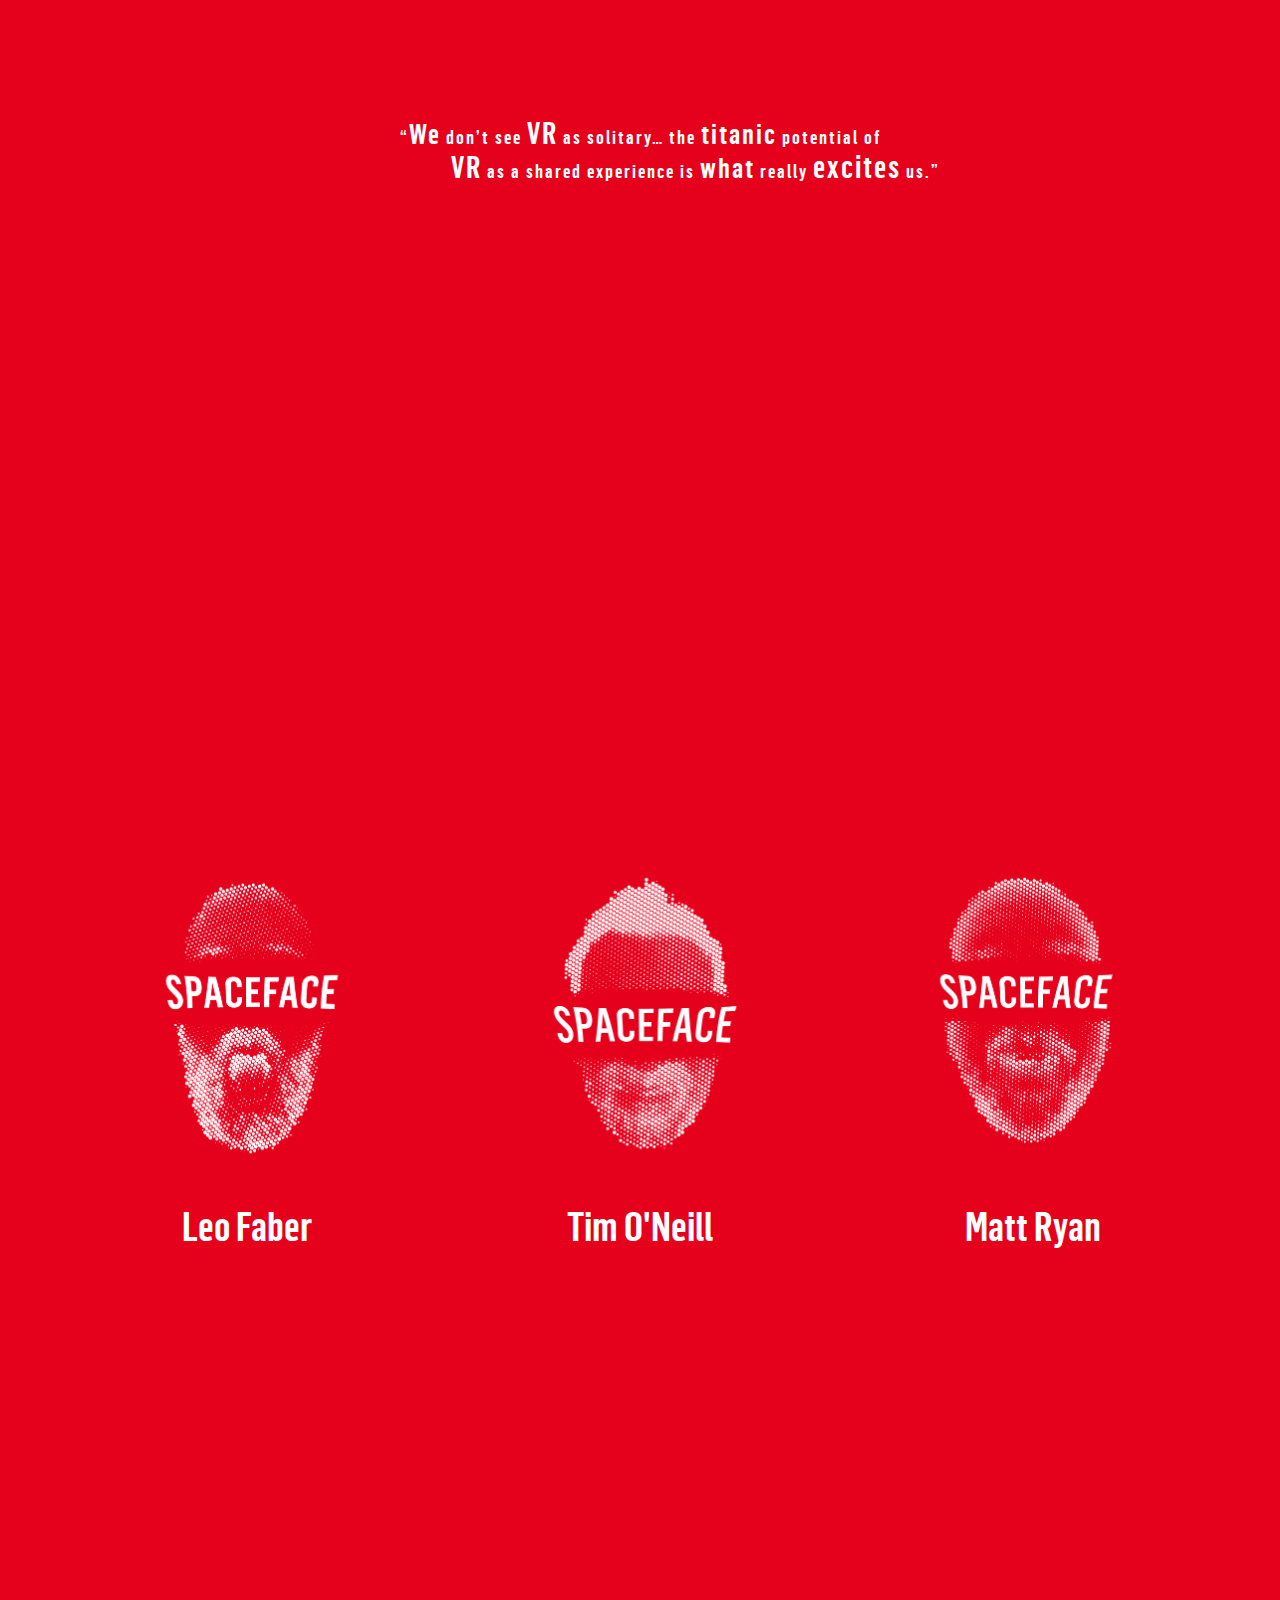
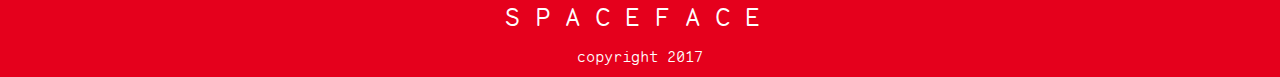
==== commit 3785eaa6: "Update quotes" ====
--- a/index.html
+++ b/index.html
@@ -73,12 +73,12 @@
 
 
   <header class="mbr-box mbr-section mbr-section--relative mbr-section--full-height mbr-section--bg-adapted" data-rv-view="8"
-    id="header4-3" style="background-color: rgb(22, 34, 255);">
+    id="header4-3" style="background-color: rgb(22, 34, 255); height: 100vh">
     <div class="mbr-box__magnet mbr-box__magnet--center-center mbr-after-navbar">
       <div class="mbr-box__container mbr-section__container container">
         <div class="row flex-center">
           <div class=" col-sm-10">
-            <div class="mbr-hero">
+            <div class="mbr-hero m-b-hero-3 m-t-hero-4">
               <img alt="SpaceFace Logo" class="hero-image" src="assets/images/spaceface-header.png">
             </div>
           </div>
@@ -91,16 +91,17 @@
   <section class="mbr-box mbr-section mbr-section--relative mbr-section--full-height mbr-section--bg-adapted" data-rv-view="2"
     id="header4-1" style="background-color: rgb(22, 34, 255);">
     <div class="mbr-box__magnet mbr-box__magnet--sm-padding mbr-box__magnet--center-center top-pad-15">
-      <h3 class="js-zoom-1">
-        "We've <span class="medium-quote">played</span> the <span class="large-font">biggest</span> rooms before.<br>
-        <span class="medium-quote">We know what</span> <span class="large-quote">moves</span> people"
+      <h3 class="js-zoom">
+        "We've <span class="medium-quote">played</span> the <span class="large-quote">big</span> rooms before.<br> 
+        <span class="push-left">
+          <span class="medium-quote">We know</span> what <span class="large-quote">moves</span> people."
+        </span>
       </h3>
     </div>
   </section>
 
 
-  <section class="mbr-box mbr-section mbr-section--relative mbr-section--full-height mbr-section--bg-adapted" data-rv-view="28"
-    id="header4-a" style="background-color: rgb(22, 34, 255);">
+  <section class="flex-center mbr-section mbr-section--relative mbr-section--bg-adapted" data-rv-view="28" id="header4-a" style="background-color: rgb(22, 34, 255);">
     <div class="container" id="what-we-do-section">
       <div class="row">
         <div class="what-we-do col-sm-12 pad-b-3">
@@ -140,10 +141,9 @@
   <section class="mbr-box mbr-section mbr-section--relative mbr-section--full-height mbr-section--bg-adapted" data-rv-view="14"
     id="header4-5" style="background-color: rgb(34, 214, 43);">
     <div class="mbr-box__magnet mbr-box__magnet--sm-padding mbr-box__magnet--center-center">
-      <h3 class="js-zoom-2">
-        “VR slaps you in the face and demands that you feel something - <br>
-        <span>it connects people to stories and brands</span>
-        <span>like no other medium. “</span>
+      <h3 class="js-zoom">
+        “<span class="large-quote">VR</span> <span class="medium-quote">slaps you</span> in the <span class="mediun-quote">face and demands that you feel</span> something - <br> it connects <span class="large-quote">people</span> to stories and <span class="medium-quote">brands</span>
+        <br><span class="medium-quote">like</span> no <span class="large-quote">other medium.</span>"
       </h3>
     </div>
   </section>
@@ -165,16 +165,12 @@
               and Cannes.
             </p>
 
-            <br>
-
             <p class="text-left">
               <strong class="hero-text">Exclusive technology.</strong> Our passion for VR has taken us around the globe to
               learn from and form partnerships with industry leaders. Through these partnerships we’ve secured exclusive
               access to technologies that facilitate synced VR experiences at a quality that can't be matched.
             </p>
 
-            <br>
-
             <p class="text-left">
               <strong class="hero-text">We’re brave.</strong> Big, live, luxury, never-been-done-before or just plain crazy
               doesn’t scare us. We do things for the first time all the time.
@@ -191,22 +187,24 @@
   <section class="mbr-box mbr-section mbr-section--relative mbr-section--full-height mbr-section--bg-adapted" data-rv-view="17"
     id="header4-6" style="background-color: rgb(229, 0, 28);">
     <div class="mbr-box__magnet mbr-box__magnet--sm-padding mbr-box__magnet--center-center">
-      <h3 class="js-zoom-3">
-        “We don’t see VR as solitary…<br>
-        <span>the titanic potential of VR as a shared experience is what excites us.”</span>
+      <h3 class="js-zoom">
+        “<span class="medium-quote">We</span> don’t see <span class="large-quote">VR</span> as solitary… the <span class="medium-quote">titanic</span> potential of <br>
+        <span class="push-left">
+          <span class="large-quote">VR</span> as a shared experience is <span class="medium-quote">what</span> really <span class="large-quote">excites</span> us.”
+        </span>
       </h3>
     </div>
   </section>
 
   <!--  Contact -->
-  <section class="mbr-section mbr-section--relative" id="hover-section" style="background-color: rgb(229, 0, 28); height: 100vh;">
-    <div id="contact-section" class="mbr-section__container mbr-section__container--std-top-padding container flex-center">
+  <section class="flex-center mbr-section mbr-section--relative" id="hover-section" style="background-color: rgb(229, 0, 28);">
+    <div id="contact-section" class="mbr-section__container container">
       <div class="row">
 
         <div class="col-sm-4 text-center js-hover-contact">
           <a class="js-showLeo">
-                    <img src="assets/images/spaceface-leo.png" alt="Leo's head" class="team-head">
-                  </a>
+            <img src="assets/images/spaceface-leo.png" alt="Leo's head" class="team-head">
+          </a>
 
           <!-- The Modal Trigger -->
           <a class="modal-link js-showLeo">
@@ -218,23 +216,24 @@
               <img class="modal-img" src="assets/images/leo-profile.jpg" alt="Profile image of Leo">
               <p class="white-text modal-text">
                 Leo is an executive producer with over 20 years experience as a producer, director and writer in the television and film
-                industries. After first trying VR with JP Marin (SBS head of digital) he was hooked.
+                industries. After first trying VR with JP Marin (SBS head of digital) he was hooked. 
               </p>
               <p class="white-text modal-text">
                 In 2015 Leo started making VR content, producing and directing numerous VR experiences for brands such as Intel, Audi, Facebook,
                 Samsung, Jaguar and Semi-Permanent. Prior to drinking the VR ‘Kool-Aid’ Leo spent many years experience in
                 the development and production of factual television and created hundreds of hours of programming for both
                 Australian and international broadcasters such as the BBC, National Geographic, Discovery, Channel 4 and
-                ITV.
-              </p>
-              <p class="white-text modal-text">
-                In 2016, he founded Badfaith VR, with video artist Shaun GladwelI, creating ORBITAL VANITAS which premiered as part of official
-                selection at Sundance 2017. Leo loves VR’s ability to connect and immerse a larger group of people using
-                a more social approach.
+                ITV. 
+              </p>
+              <p class="white-text modal-text">
+                In 2016, he founded Badfaith VR, with video artist Shaun GladwelI, creating ORBITAL VANITAS which premiered
+                as part of official selection at Sundance 2017. Leo loves VR’s ability to connect and immerse a larger group
+                of people using a more social approach.
               </p>
               <p class="white-text modal-text">
                 Email: <a class="green-text" href="mailto:leo@spaceface.co" target="_blank">leo@spaceface.co</a>
-                <br> Phone: <a class="green-text" href="tel:+6128991160">+612 899 1160</a>
+                <br>
+                Phone: <a class="green-text" href="tel:+6128991160">+612 899 1160</a>
               </p>
               <h4 class="team-head__text title-overlay pad-1"><strong>Leo Faber</strong></h4>
               <a class="close-modal">
@@ -248,8 +247,8 @@
 
         <div class="col-sm-4 text-center js-hover-contact">
           <a class="js-showTim">
-                    <img src="assets/images/spaceface-tim.png" alt="Tim's head" class="team-head">
-                  </a>
+            <img src="assets/images/spaceface-tim.png" alt="Tim's head" class="team-head">
+          </a>
           <!-- The Modal Trigger -->
           <a class="modal-link js-showTim">
             <p class="team-head__text js-hide-Tim modal-link__text"><strong>Tim O'Neill</strong></p>
@@ -268,7 +267,7 @@
               </p>
               <p class="white-text modal-text">
                 With a depth of experience and knowledge Tim has delivered world class events including Sydney 2000 Anniversary Concerts
-                & Ceremonies, CHOGM 2011, FIFA World Cup Bid, FIFA Fanfest, MLB Series Launch, Pan-Pacific
+                & Ceremonies, CHOGM 2011, FIFA World Cup Bid, FIFA Fanfest, FFA World Cup bid, MLB Series Launch, Pan-Pacific
                 Championships 2014, Cricket World Cup 2015.
               </p>
               <p class="white-text modal-text">
@@ -281,7 +280,8 @@
               </p>
               <p class="white-text modal-text">
                 Email: <a class="green-text" href="mailto:tim@spaceface.co" target="_blank">tim@spaceface.co</a>
-                <br> Phone: <a class="green-text" href="tel:+6128991160">+612 899 1160</a>
+                <br>
+                Phone: <a class="green-text" href="tel:+6128991160">+612 899 1160</a>
               </p>
               <h4 class="team-head__text title-overlay pad-1"><strong>Tim O'Neill</strong></h4>
               <a class="close-modal">
@@ -295,8 +295,8 @@
 
         <div class="col-sm-4 text-center js-hover-contact">
           <a class="js-showMatt">
-                    <img src="assets/images/spaceface-matt.png" alt="Matt's head" class="team-head">
-                  </a>
+            <img src="assets/images/spaceface-matt.png" alt="Matt's head" class="team-head">
+          </a>
           <!-- The Modal Trigger -->
           <a class="modal-link js-showMatt">
             <p class="team-head__text js-hide-Matt modal-link__text"><strong>Matt Ryan</strong></p>
@@ -310,21 +310,24 @@
                 that allowed him to smoothly make the transition into the field of spatial design in the events industry.
               </p>
               <p class="white-text modal-text">
-                Co founding Licorice Productions in 2008, his wealth of knowledge and attention to detail secured him work, through clients,
-                with some of the world’s biggest brands including Hermes, Louis Vuitton, Tiffany & Co, H&M, Magic Millions,
-                Tennis Australia, FIFA, Marie Claire, Moet & Chandon, Aperol & Veuve Clicquot,
-              </p>
-              <p class="white-text modal-text">
-                Working with world class clients has given Matt an unrivalled confidence that makes him renowned as a master for turning
-                event ideas into reality.
-              </p>
-              <p class="white-text modal-text">
-                Matt’s energised by VR and its power to push boundaries, immerse people and control and warp the physics of their reality.
+                Co founding Licorice Productions in 2008, his wealth of knowledge and attention to detail secured him
+                work, through clients, with some of the world’s biggest brands including Hermes, Louis Vuitton, Tiffany &
+                Co, H&M, Magic Millions, Tennis Australia, FIFA, Marie Claire, Moet & Chandon, Aperol & Veuve Clicquot,
+              </p>
+              <p class="white-text modal-text">
+                Working with world class clients has given Matt an unrivalled confidence that makes him renowned as
+                a master for turning event ideas into reality.
+              </p>
+              <p class="white-text modal-text">
+                Matt’s energised by VR and its power to push boundaries, immerse people and control and warp the physics
+                of their reality.
               </p>
               <p class="white-text modal-text">
                 Email: <a class="green-text" href="mailto:matt@spaceface.co" target="_blank">matt@spaceface.co</a>
-                <br> Phone: <a class="green-text" href="tel:+61289991160">+612 8999 1160</a>
-                <br> Mobile: <a class="green-text" href="tel:+61407071223">+61 407 071 223</a>
+                <br>
+                Phone: <a class="green-text" href="tel:+61289991160">+612 8999 1160</a>
+                <br>
+                Mobile: <a class="green-text" href="tel:+61407071223">+61 407 071 223</a>
               </p>
               <h4 class="team-head__text title-overlay pad-1"><strong>Matt Ryan</strong></h4>
               <a class="close-modal">
--- a/assets/spaceface/css/spaceface-additional.css
+++ b/assets/spaceface/css/spaceface-additional.css
@@ -11,6 +11,14 @@
   border-bottom: 1px solid rgba(0, 0, 0, 0.1);
 }
 
+.green-text {
+  color: #7CFC00;
+}
+
+a:hover {
+  color: blue;
+}
+
 .navbar-toggler {
   position: relative;
   top: 12px;
@@ -32,6 +40,11 @@
 .team-head {
   width: 100%;
   height: auto;
+  transition: .3s ease-in-out;
+}
+
+.team-head:hover {
+  transform: scale(1.2);
 }
 
 .team-head__leo {
@@ -78,10 +91,23 @@
   width: auto;
 }
 
-[class^="js-zoom"] {
+.js-zoom {
   font-family: "flama_condensed_semiboldSBd";
   letter-spacing: 2px;
-  font-size: 40px;
+  font-size: 14pt;
+  transition: all 2s;
+}
+
+.medium-quote {
+  font-size: 21pt;
+}
+
+.large-quote {
+  font-size: 23pt;
+}
+
+.push-left {
+  margin-left: 12%;
 }
 
 /* The Modal (background) */
@@ -128,7 +154,7 @@
 }
 
 .modal-img {
-  width: 80%;
+  width: 60%;
   max-width: 300px;
 }
 
@@ -182,23 +208,27 @@
 .hero-image {
   right: 5%;
 }
-
+/* 
 .top-pad-15 {
   position: relative;
   top: 15%;
-}
+} */
 
 
 @media screen and (min-width: 768px) {
   .flex-center {
     display: flex;
     justify-content: center;
+    align-items: center;
   }
   .modal-content {
     width: 33.3%;
   }
   .spaceface-logo {
     width: 80%;
+  }
+  #hover-section, #header4-a {
+    height: 100vh;
   }
 }
 
@@ -210,9 +240,6 @@
     position: relative;
     top: -4em;
   }
-  .js-zoom {
-    font-size: 3.2em;
-  }
   .js-zoom > span {
     left: 0;
     position: relative;
@@ -230,7 +257,17 @@
   .mbr-box__container {
     height: auto;
   }
-}
+  .m-b-hero-3 {
+    margin-bottom: 3em;
+  }
+}
+
+@media screen and (min-width: 768px) {
+  .m-t-hero-4 {
+    margin-top: 4em;
+  }
+}
+
 
 @media screen and (min-width: 768px) and (max-width: 992px) {
   .navbar__items {
@@ -246,12 +283,9 @@
     position: relative;
     bottom: 8em;
   }
-  .js-zoom > span {
-    left: 10%;
-    position: relative;
-  }
   .js-zoom {
-    font-size: 3em;
+    width: 75%;
+    margin: 0 auto;
   }
 }
 
